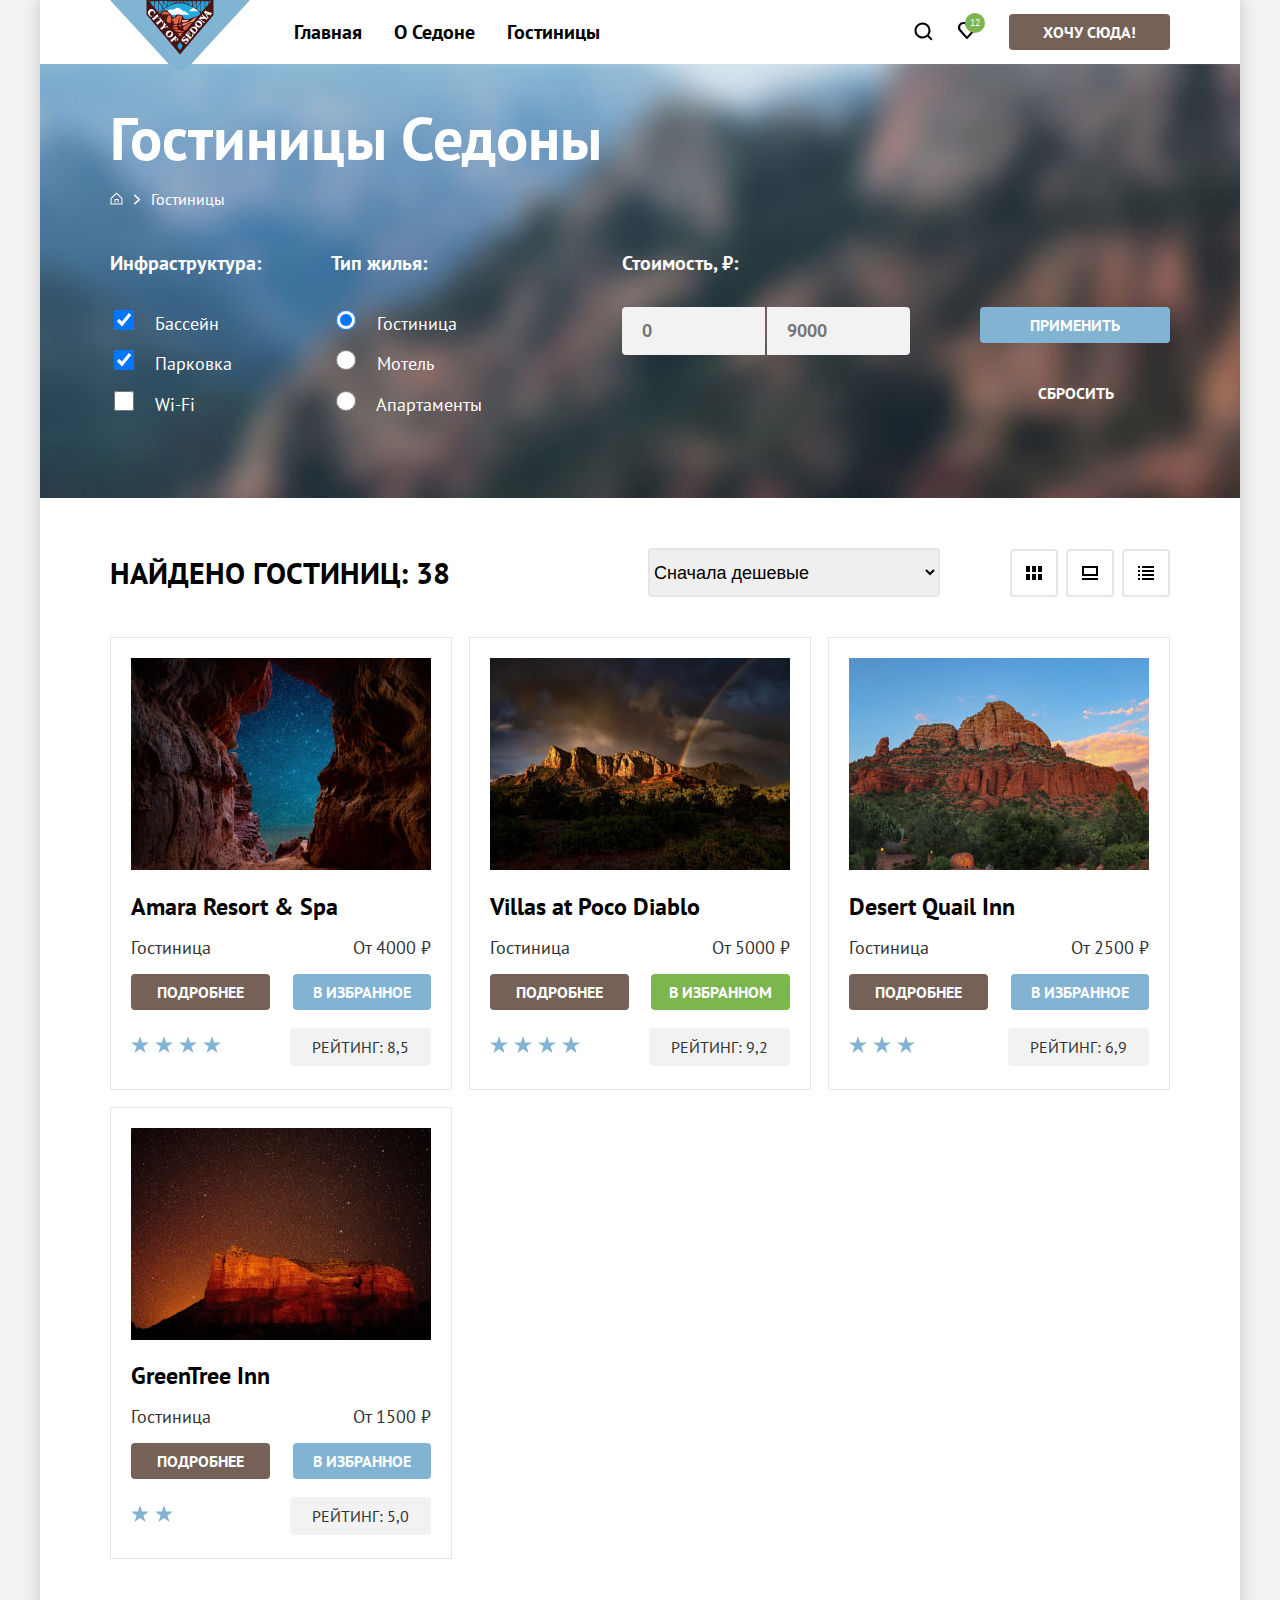
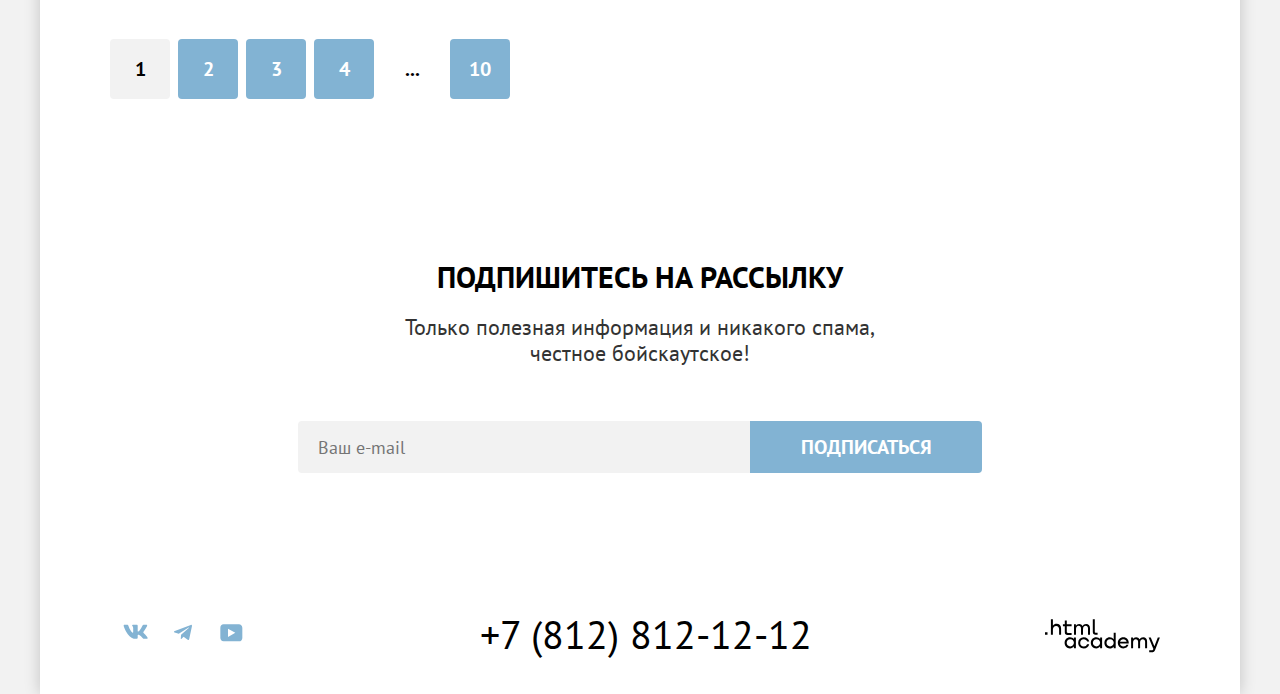
==== catalog.html @ 8e70b3d3 "Исправляет мелкие недостатки" ====
<!DOCTYPE html>
<html lang="ru">
  <head>
    <meta charset="utf-8">
    <title>Сайт города Седона</title>
    <link rel="stylesheet" href="styles/style.css">
  </head>
  <body>
    <div class="page-container">
      <header class="page-header">
        <nav class="header-nav">
          <a class="header-logo" href="index.html">
            <img src="images/header-logo.svg" width="140" height="70" alt="Логотип города Седона.">
          </a>
          <ul class="header-nav-list">
            <li class="header-nav-item">
              <a class="header-nav-link bold header-nav-link-current" href="index.html">
                Главная
              </a>
            </li>
            <li class="header-nav-item">
              <a class="header-nav-link bold" href="#">
                О Седоне
              </a>
            </li>
            <li class="header-nav-item">
              <a class="header-nav-link bold" href="#" aria-current="page">
                Гостиницы
              </a>
            </li>
          </ul>
          <ul class="header-add-list">
            <li class="header-add-item">
              <a class="header-add-link" href="#">
                <span class="visually-hidden">Поиск</span>
                <svg xmlns="http://www.w3.org/2000/svg" width="20" height="20" fill="none">
                  <path fill="#000" d="m19.5 18-3.7-3.67c1-1.3 1.7-2.98 1.7-4.87a8 8 0 0 0-8-7.96c-4.4 0-8 3.68-8 8.06a8 8 0 0 0 12.9 6.26l3.7 3.68 1.4-1.5Zm-10-2.48a6 6 0 0 1-6-5.96 6 6 0 0 1 12 0 6 6 0 0 1-6 5.96Z"/>
                </svg>
              </a>
            </li>
            <li class="header-add-item">
              <a class="header-add-link" href="#">
                <span class="visually-hidden">Избранное</span>
                <svg xmlns="http://www.w3.org/2000/svg" width="18" height="17" fill="none">
                  <path fill="#000" d="M8.9 17a.9.9 0 0 1-.8-.4c-5.4-6.1-6.7-7.5-7-7.9A5.4 5.4 0 0 1 5.5 0C6.8 0 8 .5 9 1.3a5.46 5.46 0 0 1 9 4.1c0 1.3-.5 2.5-1.3 3.4l-7 7.9c-.2.2-.4.3-.8.3Zm-6-9.5c.3.4 3.5 4 6.1 6.9l6.2-7c.5-.5.7-1.2.7-2 0-1.8-1.5-3.3-3.3-3.3-1 0-2 .5-2.7 1.3-.3.3-.6.4-.9.4-.3 0-.6-.2-.8-.4-.7-.8-1.7-1.3-2.7-1.3-1.8 0-3.3 1.5-3.3 3.3-.1.9.3 1.6.7 2.1-.1 0-.1 0 0 0Z"/>
                </svg>
                <span class="favorites-number">12</span>
              </a>
            </li>
          </ul>
            <a class="registration-link bold uppercase" href="#">
              Хочу сюда!
            </a>
        </nav>
      </header>
      <main class="main-inner">
        <section class="filter">
          <h1 class="filter-title bold">Гостиницы Седоны</h1>
          <ul class="breadscrumble-list">
            <li class="breadscrumble-item">
              <a class="breadscrumble-link" href="index.html">
                <span class="visually-hidden">Главная страница</span>
                <svg xmlns="http://www.w3.org/2000/svg" width="13" height="13" fill="none">
                  <path fill="#fff" d="m6.5.5-6 5.8v6.2h12V6.3L6.5.5Zm5 11h-10V6.7l5-4.8 5 4.8v4.8Z"/><path fill="#fff" d="M4.5 10.5h1V8h2v2.5h1V7h-4v3.5Z"/>
                </svg>
              </a>
            </li>
            <li class="breadscrumble-item">
              <svg xmlns="http://www.w3.org/2000/svg" width="8" height="11" fill="none">
                <path fill="#fff" d="M6.92 4.97 2.17.72c-.25-.25-.75-.25-1.13 0-.37.25-.25.75 0 1l4.13 3.75-4 3.75a.76.76 0 0 0 0 1c0 .12.37.25.5.25.12 0 .37-.13.5-.25l4.75-4.25a.59.59 0 0 0 0-1Z"/>
              </svg>
            </li>
            <li class="breadscrumble-item">
              <a class="breadscrumble-link" href="#" aria-current="page">
                Гостиницы
              </a>
            </li>
          </ul>
          <h2 class="visually-hidden">Фильтры для выбора гостиницы</h2>
          <form class="filter-form" action="https://echo.htmlacademy.ru/" method="post">
            <ul class="hotel-filter-list">
              <li class="hotel-filter-item">
                <fieldset class="hotel-filter-group">
                  <legend class="hotel-filter-title bold">
                    Инфраструктура:
                  </legend>
                  <ul class="infrastructure-filter-list">
                    <li class="infrastructure-filter-item">
                      <label class="control-item">
                        <input class="control-input" type="checkbox" name="pool" checked>
                        Бассейн
                      </label>
                    </li>
                    <li class="infrastructure-filter-item">
                      <label class="control-item">
                        <input class="control-input" type="checkbox" name="parking"   checked>
                        Парковка
                      </label>
                    </li>
                    <li class="infrastructure-filter-item">
                      <label class="control-item">
                        <input class="control-input" type="checkbox" name="wifi">
                        Wi-Fi
                      </label>
                    </li>
                  </ul>
                </fieldset>
              </li>
              <li class="hotel-filter-item">
                <fieldset class="hotel-filter-group">
                  <legend class="hotel-filter-title bold">
                    Тип жилья:
                  </legend>
                  <ul class="hoteltype-filter-list">
                    <li class="hoteltype-filter-item">
                      <label class="control-item">
                        <input class="control-input" type="radio" name="hotel-choosed-type" value="hotel" checked>
                        Гостиница
                      </label>
                    </li>
                    <li class="hoteltype-filter-item">
                      <label class="control-item">
                        <input class="control-input" type="radio"   name="hotel-choosed-type" value="motel">
                        Мотель
                      </label>
                    </li>
                    <li class="hoteltype-filter-item">
                      <label class="control-item">
                        <input class="control-input" type="radio" name="hotel-choosed-type" value="apartments">
                        Апартаменты
                      </label>
                    </li>
                  </ul>
                </fieldset>
              </li>
              <li class="hotel-filter-item">
                <fieldset class="hotel-filter-group">
                  <legend class="hotel-filter-title bold">
                    Стоимость, &#8381;:
                  </legend>
                  <ul class="price-list">
                    <li class="price-item">
                      <input class="price-min bold" type="text" placeholder="0" name="price-min">
                    </li>
                    <li class="price-item">
                      <input class="price-max bold" type="text" placeholder="9000" name="price-max">
                    </li>
                  </ul>
                </fieldset>
              </li>
              <li class="hotel-filter-item">
                <button class="button-filter-accept bold uppercase" type="submit">
                  Применить
                </button>
                <button class="button-filter-reset bold uppercase" type="reset">
                  Сбросить
                </button>
              </li>
            </ul>
          </form>
        </section>
        <section class="catalog">
          <div class="catalog-header">
            <h2 class="visually-hidden">Результаты поиска</h2>
            <p class="catalog-title bold uppercase">
              Найдено гостиниц: 38
            </p>
            <select class="control-select" aria-label="Сортировка каталога">
              <option value="cheap">Сначала дешевые</option>
              <option value="expensive">Сначала дорогие</option>
            </select>
            <ul class="viewtype-list">
              <li>
                <span class="visually-hidden">Показать плитками</span>
                <a class="viewtype-item" href="catalog.html?view=tile" class="button-sort">
                  <svg xmlns="http://www.w3.org/2000/svg" width="16" height="14" fill="none">
                    <path fill="#000" d="M4 0H0v6h4V0ZM16 0h-4v6h4V0ZM10 0H6v6h4V0ZM4 8H0v6h4V8ZM16 8h-4v6h4V8ZM10 8H6v6h4V8Z"/>
                  </svg>
                </a>
              </li>
              <li>
                <span class="visually-hidden">Показать карточками</span>
                <a class="viewtype-item" href="catalog.html?view=card" class="button-sort">
                  <svg xmlns="http://www.w3.org/2000/svg" width="16" height="14" fill="none">
                    <path fill="#000" d="M16 12H0v2h16v-2ZM14 2v6H2V2h12Zm2-2H0v10h16V0Z"/>
                  </svg>
                </a>
              </li>
              <li>
                <span class="visually-hidden">Показать списком</span>
                <a class="viewtype-item" href="catalog.html?view=list" class="button-sort">
                  <svg xmlns="http://www.w3.org/2000/svg" width="16" height="14" fill="none">
                    <path fill="#000" d="M2 0H0v2h2V0ZM16 0H4v2h12V0ZM2 4H0v2h2V4ZM16 4H4v2h12V4ZM2 8H0v2h2V8ZM16 8H4v2h12V8ZM2 12H0v2h2v-2ZM16 12H4v2h12v-2Z"/>
                  </svg>
                </a>
              </li>
            </ul>
          </div>
          <ul class="hotel-list">
            <li class="hotel-item">
              <a class="hotel-link bold" href="#">
                <img class="hotel-image" src="images/catalog/hotel-amara-resort.jpg" width="300" height="212" alt="Вид на гостиницу Amara Resort & Spa.">
                <h3 class="hotel-item-title">Amara Resort & Spa</h3>
              </a>
              <div class="hotel-wrapper">
                <p class="hotel-type">
                  Гостиница
                </p>
                <p class="hotel-price">
                  От 4000 &#8381;
                </p>
              </div>
              <div class="hotel-wrapper">
                <a class="moredetails bold uppercase" href="#">
                  Подробнее
                </a>
                <button class="button-favorites-add bold uppercase">
                  В избранное
                </button>
              </div>
              <div class="hotel-wrapper">
                <p class="rating-star">
                  <span class="visually-hidden">Четыре звезды</span>
                </p>
                <a class="rating uppercase" href="#">
                  Рейтинг: 8,5
                </a>
              </div>
            </li>
            <li class="hotel-item">
              <a class="hotel-link bold" href="#">
                <img class="hotel-image" src="images/catalog/hotel-villas-diablo.jpg" width="300" height="212" alt="Вид на гостиницу Villas at Poco Diablo.">
                <h3 class="hotel-item-title">Villas at Poco Diablo</h3>
              </a>
              <div class="hotel-wrapper">
                <p class="hotel-type">
                  Гостиница
                </p>
                <p class="hotel-price">
                  От 5000 &#8381;
                </p>
              </div>
              <div class="hotel-wrapper">
                <a class="moredetails bold uppercase" href="#">
                  Подробнее
                </a>
                <button class="button-favorites-remove bold uppercase">
                  В избранном
                </button>
              </div>
              <div class="hotel-wrapper">
                <p class="rating-star">
                  <span class="visually-hidden">Четыре звезды</span>
                </p>
                <a class="rating uppercase" href="#">
                  Рейтинг: 9,2
                </a>
              </div>
            </li>
            <li class="hotel-item">
              <a class="hotel-link bold" href="#">
                <img class="hotel-image" src="images/catalog/hotel-desert-quail.jpg" width="300" height="212" alt="Вид на гостиницу Desert Quail Inn.">
                <h3 class="hotel-item-title">Desert Quail Inn</h3>
              </a>
              <div class="hotel-wrapper">
                <p class="hotel-type">
                  Гостиница
                </p>
                <p class="hotel-price">
                  От 2500 &#8381;
                </p>
              </div>
              <div class="hotel-wrapper">
                <a class="moredetails bold uppercase" href="#">
                  Подробнее
                </a>
                <button class="button-favorites-add bold uppercase">
                  В избранное
                </button>
              </div>
              <div class="hotel-wrapper">
                <p class="rating-star">
                  <span class="visually-hidden">Три звезды</span>
                </p>
                <a class="rating uppercase" href="#">
                  Рейтинг: 6,9
                </a>
              </div>
            </li>
            <li class="hotel-item">
              <a class="hotel-link bold" href="#">
                <img class="hotel-image" src="images/catalog/hotel-greentree.jpg" width="300" height="212" alt="Вид на гостиницу GreenTree Inn.">
                <h3 class="hotel-item-title">GreenTree Inn</h3>
              </a>
              <div class="hotel-wrapper">
                <p class="hotel-type">
                  Гостиница
                </p>
                <p class="hotel-price">
                  От 1500 &#8381;
                </p>
              </div>
              <div class="hotel-wrapper">
                <a class="moredetails bold uppercase" href="#">
                  Подробнее
                </a>
                <button class="button-favorites-add bold uppercase">
                  В избранное
                </button>
              </div>
              <div class="hotel-wrapper">
                <p class="rating-star">
                  <span class="visually-hidden">Две звезды</span>
                </p>
                <a class="rating uppercase" href="#">
                  Рейтинг: 5,0
                </a>
              </div>
            </li>
          </ul>
          <ul class="pagination-list">
            <li class="pagination-item">
              <a class="pagination-link pagination-current bold" href="#">
                1
              </a>
            </li>
            <li class="pagination-item">
              <a class="pagination-link bold" href="#">
                2
              </a>
            </li>
            <li class="pagination-item">
              <a class="pagination-link bold" href="#">
                3
              </a>
            </li>
            <li class="pagination-item">
              <a class="pagination-link bold" href="#">
                4
              </a>
            </li>
            <li class="pagination-item">
              <a class="pagination-link pagination-uncover bold" href="#">
                ...
              </a>
            </li>
            <li class="pagination-item">
              <a class="pagination-link bold" href="#">
                10
              </a>
            </li>
          </ul>
        </section>
        <section class="subscribe-inner">
          <div class="subscribe-container">
            <h2 class="subscribe-promo-inner bold uppercase">Подпишитесь на рассылку</h2>
            <p class="subscribe-description-inner">
              Только полезная информация и никакого спама,<br>
              честное бойскаутское!
            </p>
            <form action="https://echo.htmlacademy.ru/" method="post">
              <div class="form-subscribe">
                <input class="input-subscribe" type="email" placeholder="Ваш e-mail" name="subscribe-email" required>
                <button class="button-subscribe bold uppercase" type="submit">Подписаться</button>
              </div>
            </form>
          </div>
        </section>
      </main>
      <footer class="page-footer">
        <section class="contacts">
          <h2 class="visually-hidden">Контакты</h2>
          <ul class="social-list">
            <li class="social-item">
              <a class="social-link" href="https://vk.com/htmlacademy">
                <span class="visually-hidden">В Контакте</span>
                <svg xmlns="http://www.w3.org/2000/svg" width="25" height="15" fill="none">
                  <path fill="#83B3D3" fill-rule="evenodd" d="M24.12 1.8c.16-.54 0-.94-.8-.94H20.7c-.67 0-.98.34-1.15.73 0 0-1.33 3.2-3.22 5.27-.61.6-.9.8-1.23.8-.16 0-.41-.2-.41-.75v-5.1c0-.66-.19-.95-.74-.95H9.82c-.42 0-.67.3-.67.59 0 .62.95.76 1.04 2.51v3.8c0 .83-.15.98-.48.98-.9 0-3.06-3.2-4.34-6.88-.25-.72-.5-1-1.18-1H1.57c-.75 0-.9.34-.9.73 0 .68.89 4.07 4.14 8.55 2.17 3.06 5.23 4.72 8 4.72 1.68 0 1.88-.37 1.88-1v-2.32c0-.74.16-.88.7-.88.38 0 1.05.19 2.6 1.66 1.79 1.75 2.08 2.54 3.08 2.54h2.63c.75 0 1.12-.37.9-1.1-.23-.72-1.08-1.77-2.2-3.02-.62-.71-1.54-1.48-1.82-1.86-.39-.5-.28-.71 0-1.15 0 0 3.2-4.42 3.54-5.93Z" clip-rule="evenodd"/>
                </svg>
              </a>
            </li>
            <li class="social-item">
              <a class="social-link" href="https://t.me/htmlacademy">
                <span class="visually-hidden">Телеграм</span>
                <svg xmlns="http://www.w3.org/2000/svg" width="18" height="16" fill="none">
                  <path fill="#83B3D3" d="M16.79.96.84 7.1c-1.09.44-1.08 1.05-.2 1.32l4.1 1.28 9.47-5.98c.44-.27.85-.13.52.17l-7.68 6.93-.28 4.22c.41 0 .6-.2.83-.41l1.99-1.94 4.13 3.06c.77.42 1.31.2 1.5-.71l2.72-12.8c.28-1.1-.43-1.61-1.16-1.28Z"/>
                </svg>
              </a>
            </li>
            <li class="social-item">
              <a class="social-link" href="https://www.youtube.com/user/htmlacademyru">
                <span class="visually-hidden">YouTube</span>
                <svg width="23" height="18" viewBox="0 0 23 18" fill="none" xmlns="http://www.w3.org/2000/svg">
                  <path d="M18.9402 0.356445H3.50738C1.64668 0.356445 0.333252 1.9502 0.333252 3.75645V13.8502C0.333252 15.7627 1.64668 17.3564 3.50738 17.3564H19.1591C20.8009 17.3564 22.3333 15.7627 22.3333 13.9564V3.75645C22.1143 1.9502 20.8009 0.356445 18.9402 0.356445ZM7.99494 12.8939V4.81894L15.3283 8.85645L7.99494 12.8939Z" fill="#83B3D3"/>
                </svg>
              </a>
            </li>
          </ul>
          <address>
              <a class="phone" href="tel:+781281212">
                +7 (812) 812-12-12
              </a>
          </address>
          <a class="copyright" href="https://htmlacademy.ru/intensive/htmlcss">
            <span class="visually-hidden">Поиск</span>
          </a>
        </section>
      </footer>
    </div>
  </body>
</html>
---- styles/style.css ----
@font-face {
  font-family: "PT Sans";
  font-style: normal;
  font-weight: 400;
  src: url("../fonts/ptsans-400.woff2") format("woff2");
  font-display: swap;
}

@font-face {
  font-family: "PT Sans";
  font-style: normal;
  font-weight: 700;
  src: url("../fonts/ptsans-700.woff2") format("woff2");
  font-display: swap;
}

html {
  height: 100%;
}

body {
  width: 1280px;
  height: 100%;
  margin: 0 auto;
  font-family: "PT Sans", sans-serif;
  font-size: 22px;
  line-height: 118%;
  background-color: #f2f2f2;
  color: #333333;
}

.page-container {
  display: flex;
  flex-direction: column;
  width: 1200px;
  min-height: 100%;
  margin: 0 auto;
  background-color: #ffffff;
  box-shadow: 0 0 15px rgba(0, 0, 0, 0.2);
}

.bold {
  font-weight: 700;
}

.uppercase {
  text-transform: uppercase;
}

.visually-hidden {
  position: absolute;
  width: 1px;
  height: 1px;
  margin: -1px;
  padding: 0;
  border: 0;
  clip: rect(0 0 0 0);
  overflow: hidden;
}

.page-header {
  padding: 0 70px;
  text-align: center;
}

.header-nav {
  display: flex;
  align-items: center;
}

.header-logo {
  position: absolute;
  top: 0;
}

.header-nav-list {
  display: flex;
  flex-wrap: wrap;
  max-width: 500px;
  list-style-type: none;
  margin: 0;
  margin-left: 168px;
  padding: 0;
}

.header-nav-link {
  display: block;
  font-size: 20px;
  line-height: 120%;
  text-decoration: none;
  color: #000000;
  padding: 20px 16px;
}

.header-add-list {
  display: flex;
  flex-wrap: wrap;
  align-items: center;
  list-style-type: none;
  margin: 0;
  margin-left: auto;
  padding: 0;
}

.header-add-link {
  display: block;
  position: relative;
  font-size: 16px;
  line-height: 100%;
  min-width: 20px;
  min-height: 20px;
  text-decoration: none;
  color: #000000;
  padding: 20px 12px;
}

.header-add-item:last-child {
  margin-right: 20px;
}

.favorites-number {
  display: flex;
  justify-content: center;
  align-items: center;
  position: absolute;
  top: 11px;
  left: 20px;
  font-size: 10px;
  line-height: 100%;
  width: 20px;
  height: 20px;
  border-radius: 50%;
  background-color: #7DB54F;
  color: #ffffff;
}

.registration-link {
  font-size: 16px;
  line-height: 125%;
  text-decoration: none;
  background-color: #756157;
  color: #ffffff;
  padding: 8px 34px;
  border-radius: 4px;
}

.main-index {
  flex-grow: 1;
  text-align: center;
}

.hero {
  background-image: url(../images/hero-background-mask.svg), url(../images/hero-background.jpg);
  background-size: 100%, cover;
  background-position: center bottom, center;
  background-repeat: no-repeat;
  background-color: #82B3D3;
  padding: 51px 20px 82px;
}

.advantages-promo-wrapper {
  padding: 69px 20px;
}

.advantages-promo {
  font-size: 30px;
  line-height: 120%;
  color: #000000;
  margin: 0;
  margin-bottom: 25px;
}

.advantages-promo-description {
  margin: 0;
}

.advantages-list {
  display: flex;
  flex-wrap: wrap;
  list-style-type: none;
  margin: 0;
  padding: 0;
}

.advantages-item-dark {
  display: flex;
  background-color: #82B3D3;
  color: #ffffff;
}

.advantages-item-wrapper {
  display: flex;
  flex-direction: column;
  justify-content: center;
  width: 360px;
  min-height: 345px;
  padding: 20px 20px;
}

.advantages-list h3 {
  font-size: 24px;
  line-height: 117%;
  margin: 0 0 62px;
}

.advantages-list p {
  font-size: 18px;
  font-weight: 400;
  line-height: 117%;
  margin: 0;
}

.advantages-item-light {
  background-color: rgba(131, 179, 211, 0.12);
  color: #000000;
}

.advantages-item-medium {
  background-color: rgba(131, 179, 211, 0.2);
  color: #000000;
}

.advantages-offer-wrapper {
  padding: 64px 20px;
}

.advantages-offer {
  margin: 0;
  margin-bottom: 20px;
}

.advantages-offer-description {
  margin: 0;
}

.advantages-offer-list {
  display: flex;
  flex-wrap: wrap;
  list-style-type: none;
  margin: 0;
  padding: 0;
}

.offer-item-wrapper {
  display: flex;
  flex-direction: column;
  justify-content: center;
  width: 360px;
  min-height: 345px;
  padding: 20px 20px;
}

.offer-item-medium {
  background-color: rgba(131, 179, 211, 0.12);
  color: #000000;
}

.advantages-offer-list h3 {
  font-size: 24px;
  line-height: 117%;
  margin: 0;
  margin-bottom: 30px;
}

.offer-description {
  font-size: 18px;
  line-height: 117%;
  margin: 0;
}

.advantages-offer-list li:first-child .offer-item-wrapper::before {
  content: url(../images/advantages/advantages-house.svg);
  margin-bottom: 30px;
}

.advantages-offer-list li:nth-child(2) .offer-item-wrapper::before {
  content: url(../images/advantages/advantages-food.svg);
  margin-bottom: 30px;
}

.advantages-offer-list li:last-child .offer-item-wrapper::before {
  content: url(../images/advantages/advantages-souvenirs.svg);
  margin-bottom: 30px;
}

.search {
  padding: 96px 20px;
}

.search-promo {
  font-size: 30px;
  line-height: 120%;
  color: #000000;
  margin: 0;
  margin-bottom: 20px;
}

.search-promo-description {
  margin: 0;
  margin-bottom: 54px;
}

.button-search-hotel {
  font-family: inherit;
  font-size: 20px;
  line-height: 180%;
  background-color: #756157;
  color: #ffffff;
  border: none;
  border-radius: 4px;
  padding: 8px 50px;
}

.subscribe {
  display: flex;
  justify-content: center;
  align-items: center;
  min-height: 375px;
  background-image: url(../images/subscribe-background.jpg);
  background-size: cover;
  background-position: center;
  background-repeat: no-repeat;
  background-color: #82B3D3;
  padding: 20px;
}

.subscribe-promo {
  font-size: 30px;
  line-height: 120%;
  color: #ffffff;
  margin: 0;
  margin-bottom: 20px;
}

.subscribe-description {
  color: #ffffff;
  margin: 0;
  margin-bottom: 54px;
}

.form-subscribe {
  display: flex;
}

.input-subscribe {
  box-sizing: border-box;
  font-family: inherit;
  font-size: 18px;
  font-weight: 400;
  line-height: 133%;
  background-color: #F2F2F2;
  color: #000000;
  padding: 12px 20px 12px 20px;
  width: 452px;
  height: 52px;
  border: none;
  border-radius: 4px 0 0 4px;
}

.button-subscribe {
  font-family: inherit;
  font-size: 20px;
  line-height: 180%;
  background-color: #82B3D3;
  color: #ffffff;
  padding: 8px 50px;
  width: 232px;
  height: 52px;
  border: none;
  border-radius: 0 4px 4px 0;
}

.page-footer {
  padding: 0 70px;
  text-align: center;
}

.contacts {
  display: flex;
  justify-content: space-between;
  align-items: center;
}

.social-list {
  display: flex;
  flex-wrap: wrap;
  max-width: 150px;
  list-style-type: none;
  margin: 0;
  padding: 0;
}

.social-link {
  display: flex;
  min-width: 20px;
  min-height: 20px;
  font-size: 20px;
  line-height: 100%;
  text-decoration: none;
  color: #000000;
  margin: 0;
  padding: 13px;
}

.phone {
  display: block;
  font-size: 40px;
  font-weight: 400;
  line-height: 100%;
  color: #000000;
  font-style: normal;
  text-decoration: none;
  padding: 40px 40px;
}

.copyright {
  padding: 45px 10px 35px;
}

.copyright:after {
  content: url("../images/footer-logo.svg");
}

.main-inner {
  flex-grow: 1;
  text-align: center;
}

.filter {
  text-align: left;
  background-image: url(../images/filter-background.jpg);
  background-size: cover;
  background-position: center;
  background-repeat: no-repeat;
  background-color: #82B3D3;
  padding: 35px 70px 70px;
}

.filter-title {
  font-size: 60px;
  line-height: 130%;
  color: #ffffff;
  margin: 0;
  margin-bottom: 8px;
}

.breadscrumble-list {
  display: flex;
  gap: 10px;
  list-style-type: none;
  margin: 0;
  margin-bottom: 40px;
  padding: 0;
}

.breadscrumble-link {
  font-size: 16px;
  font-weight: 400;
  line-height: 100%;
  text-decoration: none;
  color: #ffffff;
}

.hotel-filter-list {
  display: flex;
  list-style-type: none;
  margin: 0;
  padding: 0;
}

.hotel-filter-item {
  margin-right: 70px;
}

.hotel-filter-item:nth-child(2) {
  margin-right: 140px;
}

.hotel-filter-item:last-child {
  margin-right: 0;
}

.hotel-filter-group {
  border: none;
  margin: 0;
  padding: 0;
  min-width: 151px;
}

.hotel-filter-title {
  font-size: 20px;
  line-height: 120%;
  color: #ffffff;
  margin: 0;
  margin-bottom: 32px;
  padding: 0;
}

.infrastructure-filter-list {
  list-style-type: none;
  margin: 0;
  padding: 0;
}

.control-item {
  font-size: 18px;
  font-weight: 400;
  line-height: 128%;
  color: #ffffff;
}

.infrastructure-filter-list .control-input {
  width: 20px;
  height: 20px;
  border-radius: 4px;
  margin-right: 16px;
  margin-bottom: 17.5px;
}

.hoteltype-filter-list {
  list-style-type: none;
  margin: 0;
  padding: 0;
}

.hoteltype-filter-list .control-input {
  width: 20px;
  height: 20px;
  margin-right: 16px;
  margin-bottom: 17.5px;
}

.price-list {
  display: flex;
  gap: 2px;
  width: 288px;
  list-style-type: none;
  margin: 0;
  padding: 0;
}

.price-min {
  width: 103px;
  height: 24px;
  font-family: inherit;
  margin: 0;
  font-size: 18px;
  line-height: 133%;
  background-color: #f2f2f2;
  color: #000000;
  border: none;
  border-radius: 4px 0 0 4px;
  padding: 12px 20px 12px 20px;
}

.price-max {
  width: 103px;
  height: 24px;
  font-family: inherit;
  margin: 0;
  font-size: 18px;
  line-height: 133%;
  background-color: #f2f2f2;
  color: #000000;
  border: none;
  border-radius: 0 4px 4px 0;
  padding: 12px 20px 12px 20px;
}

.button-filter-accept {
  font-family: inherit;
  font-size: 16px;
  line-height: 125%;
  background-color: #82B3D3;
  color: #ffffff;
  padding: 8px 50px;
  border: none;
  border-radius: 4px;
  margin-top: 56px;
  margin-bottom: 32px;
}

.button-filter-reset {
  font-family: inherit;
  font-size: 16px;
  line-height: 125%;
  background-color: transparent;
  color: #ffffff;
  border: none;
  padding: 8px 57.5px;
}

.catalog {
  padding: 50px 70px 60px;
}

.catalog-header {
  display: flex;
  align-items: center;
  margin-bottom: 40px;
}

.catalog-title {
  font-size: 30px;
  line-height: 120%;
  color: #000000;
  margin: 0;
  margin-right: auto;
}

.control-select {
  font-size: 18px;
  font-weight: 400;
  line-height: 117%;
  width: 292px;
  height: 49px;
  border: 2px solid #E5E5E5;
  border-radius: 4px;
  margin-right: 70px;
}

.viewtype-list {
  display: flex;
  gap: 8px;
  list-style-type: none;
  margin: 0;
  padding: 0;
}

.viewtype-item {
  display: block;
  min-width: 20px;
  min-height: 20px;
  margin: 0;
  padding: 9px 12px;
  border: 2px solid #E5E5E5;
  border-radius: 4px;
}

.hotel-list {
  display: flex;
  flex-wrap: wrap;
  gap: 17px;
  text-align: left;
  list-style-type: none;
  margin: 0;
  margin-bottom: 80px;
  padding: 0;
}

.hotel-item {
  display: flex;
  flex-direction: column;
  gap: 16px;
  border: 1px solid #E6E6E6;
  padding: 20px;
}

.hotel-image {
  margin-bottom: 16px;
}

.hotel-link {
  font-size: 24px;
  line-height: 117%;
  color: #000000;
  text-decoration: none;
}

.hotel-item-title {
  margin: 0;
  font-size: 24px;
  line-height: 117%;
}

.hotel-wrapper {
  display: flex;
  justify-content: space-between;
  align-items: center;
}

.hotel-type {
  font-size: 18px;
  font-weight: 400;
  line-height: 117%;
  margin: 0;
}

.hotel-price {
  font-size: 18px;
  font-weight: 400;
  line-height: 117%;
  margin: 0;
}

.moredetails {
  font-size: 16px;
  line-height: 125%;
  text-decoration: none;
  background-color: #756157;
  color: #ffffff;
  padding: 8px 26px;
  border: none;
  border-radius: 4px;
}

.button-favorites-add {
  font-family: inherit;
  font-size: 16px;
  line-height: 125%;
  background-color: #82B3D3;
  color: #ffffff;
  padding: 8px 20px;
  border: none;
  border-radius: 4px;
}

.button-favorites-remove {
  font-family: inherit;
  font-size: 16px;
  line-height: 125%;
  background-color: #7DB54F;
  color: #ffffff;
  padding: 8px 18px;
  border: none;
  border-radius: 4px;
}

p.rating-star {
  margin: 0;
}

.rating {
  display: block;
  min-width: 96px;
  font-size: 16px;
  font-weight: 400;
  line-height: 125%;
  padding: 9px 22px;
  background-color: #f2f2f2;
  border-radius: 4px;
  color: #333333;
  text-decoration: none;
}

.hotel-item:first-child .rating-star::after {
  content: url(../images/icons/stars-four.svg);
}

.hotel-item:nth-child(2) .rating-star::after {
  content: url(../images/icons/stars-four.svg);
}

.hotel-item:nth-child(3) .rating-star::after {
  content: url(../images/icons/stars-three.svg);
}

.hotel-item:last-child .rating-star::after {
  content: url(../images/icons/stars-two.svg);
}

.pagination-list {
  display: flex;
  gap: 8px;
  list-style-type: none;
  margin: 0;
  padding: 0;
}

.pagination-link {
  display: flex;
  justify-content: center;
  width: 60px;
  height: 60px;
  text-decoration: none;
  font-size: 20px;
  line-height: 180%;
  align-items: center;
  background-color: #82B3D3;
  color: #ffffff;
  border-radius: 4px;
}

.pagination-current {
  background-color: #F2F2F2;
  color: #000000;
}

.pagination-uncover {
  background-color: #ffffff;
  color: #000000;
}

.subscribe-inner {
  display: flex;
  justify-content: center;
  align-items: center;
  min-height: 375px;
  background-color: #ffffff;
  padding: 20px;
}

.subscribe-promo-inner {
  font-size: 30px;
  line-height: 120%;
  color: #000000;
  margin: 0;
  margin-bottom: 20px;
}

.subscribe-description-inner {
  color: #333333;
  margin: 0;
  margin-bottom: 54px;
}
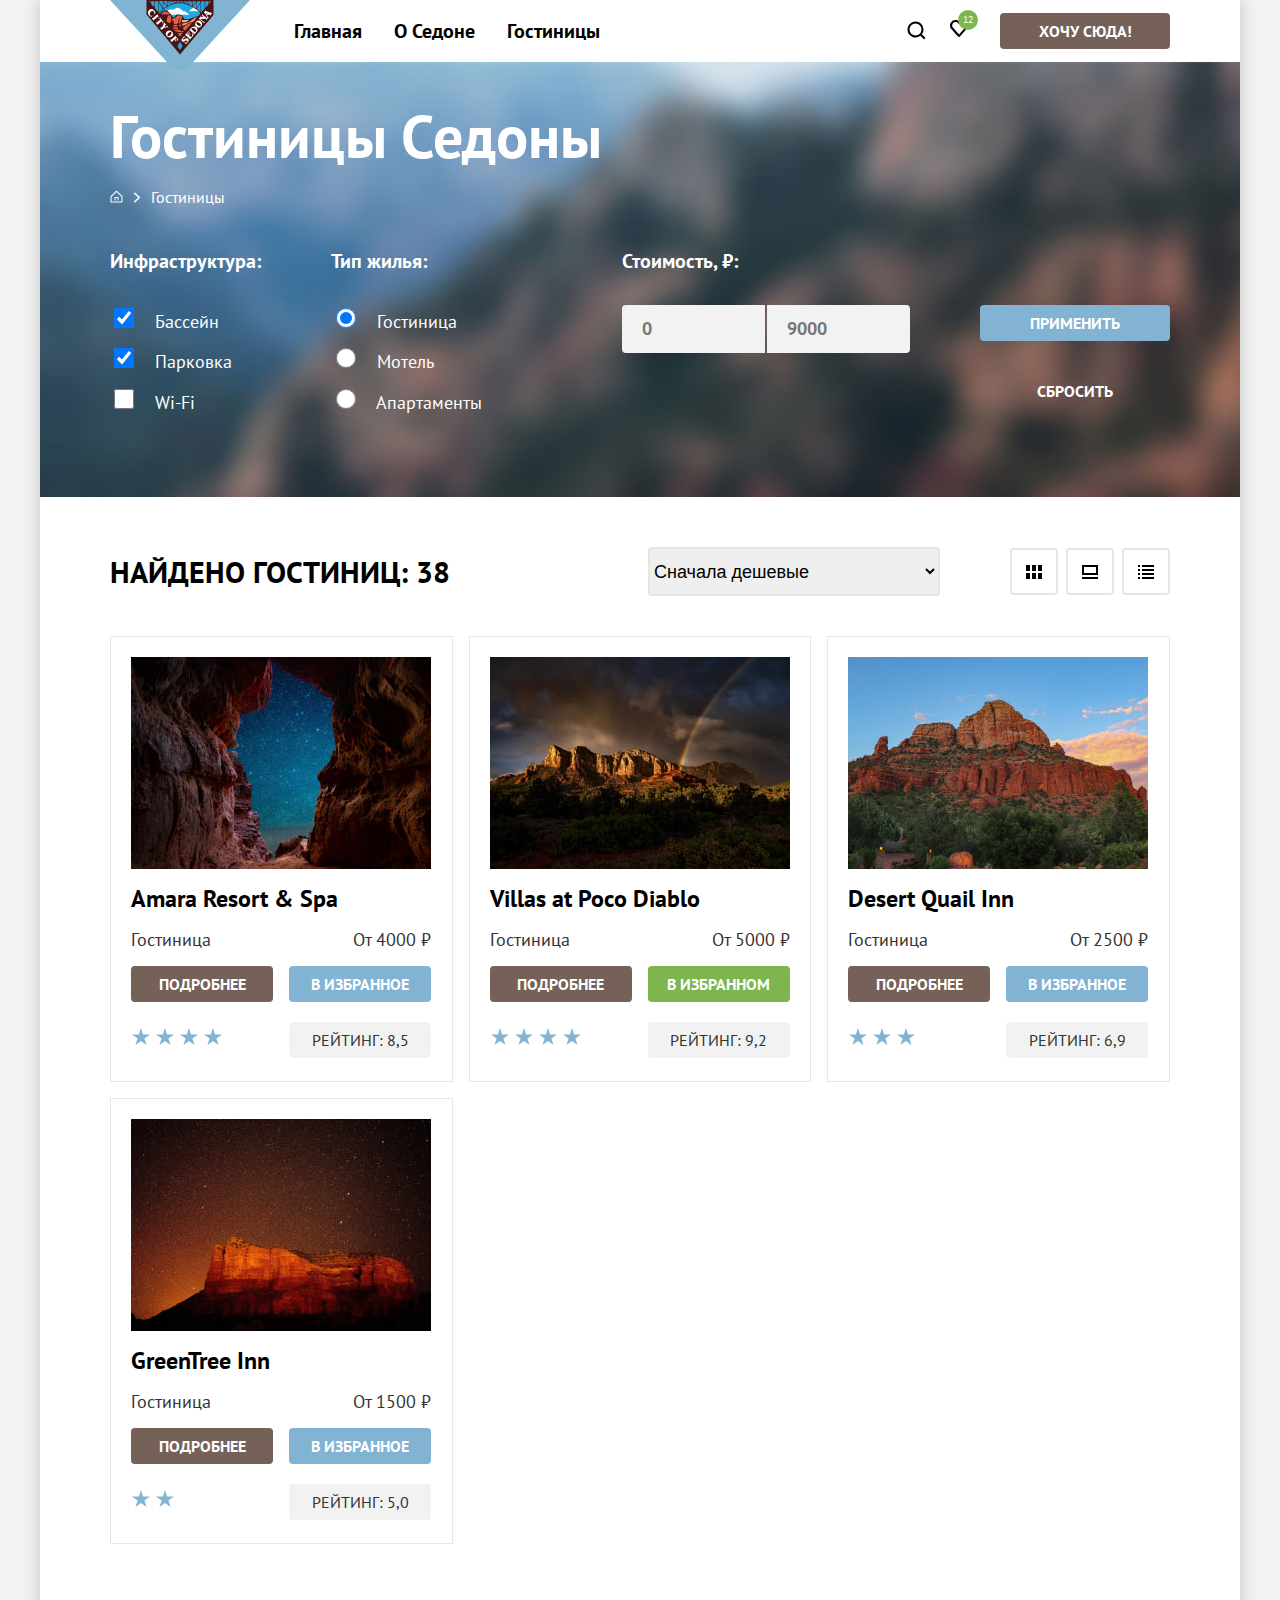
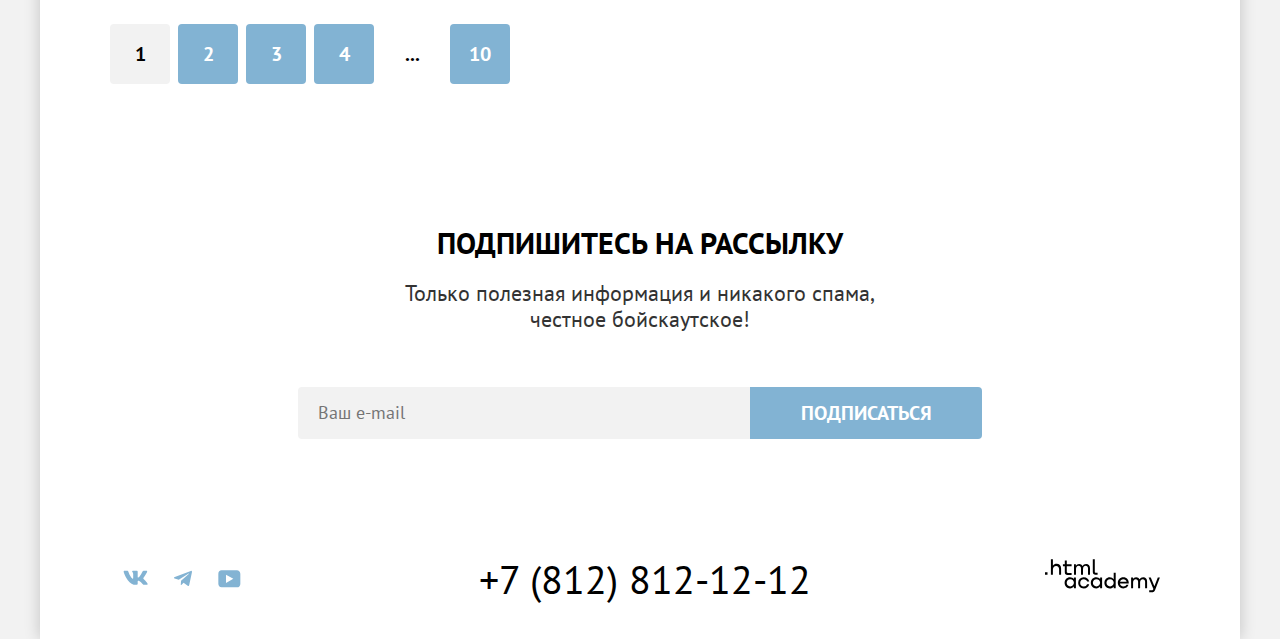
==== commit e5b1c5a6: "Реализует микросетки на гридах" ====
--- a/catalog.html
+++ b/catalog.html
@@ -24,7 +24,7 @@
               </a>
             </li>
             <li class="header-nav-item">
-              <a class="header-nav-link bold" href="#" aria-current="page">
+              <a class="header-nav-link bold" href="catalog.html" aria-current="page">
                 Гостиницы
               </a>
             </li>
@@ -40,11 +40,11 @@
             </li>
             <li class="header-add-item">
               <a class="header-add-link" href="#">
-                <span class="visually-hidden">Избранное</span>
+                <span class="visually-hidden">Гостиниц в избранном:</span>
+                <span class="favorites-number">12</span>
                 <svg xmlns="http://www.w3.org/2000/svg" width="18" height="17" fill="none">
                   <path fill="#000" d="M8.9 17a.9.9 0 0 1-.8-.4c-5.4-6.1-6.7-7.5-7-7.9A5.4 5.4 0 0 1 5.5 0C6.8 0 8 .5 9 1.3a5.46 5.46 0 0 1 9 4.1c0 1.3-.5 2.5-1.3 3.4l-7 7.9c-.2.2-.4.3-.8.3Zm-6-9.5c.3.4 3.5 4 6.1 6.9l6.2-7c.5-.5.7-1.2.7-2 0-1.8-1.5-3.3-3.3-3.3-1 0-2 .5-2.7 1.3-.3.3-.6.4-.9.4-.3 0-.6-.2-.8-.4-.7-.8-1.7-1.3-2.7-1.3-1.8 0-3.3 1.5-3.3 3.3-.1.9.3 1.6.7 2.1-.1 0-.1 0 0 0Z"/>
                 </svg>
-                <span class="favorites-number">12</span>
               </a>
             </li>
           </ul>
@@ -100,7 +100,7 @@
                     <li class="infrastructure-filter-item">
                       <label class="control-item">
                         <input class="control-input" type="checkbox" name="wifi">
-                        Wi-Fi
+                          Wi-Fi
                       </label>
                     </li>
                   </ul>
@@ -138,12 +138,12 @@
                   <legend class="hotel-filter-title bold">
                     Стоимость, &#8381;:
                   </legend>
-                  <ul class="price-list">
-                    <li class="price-item">
-                      <input class="price-min bold" type="text" placeholder="0" name="price-min">
-                    </li>
-                    <li class="price-item">
-                      <input class="price-max bold" type="text" placeholder="9000" name="price-max">
+                  <ul class="price-filter-list">
+                    <li class="price-filter-item">
+                      <input class="price-filter-min bold" type="text" placeholder="0" name="price-min">
+                    </li>
+                    <li class="price-filter-item">
+                      <input class="price-filter-max bold" type="text" placeholder="9000" name="price-max">
                     </li>
                   </ul>
                 </fieldset>
@@ -198,124 +198,108 @@
           </div>
           <ul class="hotel-list">
             <li class="hotel-item">
-              <a class="hotel-link bold" href="#">
+              <a class="hotel-link" href="#">
                 <img class="hotel-image" src="images/catalog/hotel-amara-resort.jpg" width="300" height="212" alt="Вид на гостиницу Amara Resort & Spa.">
+              </a>
+              <a class="hotel-link" href="#">
                 <h3 class="hotel-item-title">Amara Resort & Spa</h3>
               </a>
-              <div class="hotel-wrapper">
-                <p class="hotel-type">
-                  Гостиница
-                </p>
-                <p class="hotel-price">
-                  От 4000 &#8381;
-                </p>
-              </div>
-              <div class="hotel-wrapper">
-                <a class="moredetails bold uppercase" href="#">
-                  Подробнее
-                </a>
-                <button class="button-favorites-add bold uppercase">
-                  В избранное
-                </button>
-              </div>
-              <div class="hotel-wrapper">
-                <p class="rating-star">
-                  <span class="visually-hidden">Четыре звезды</span>
-                </p>
-                <a class="rating uppercase" href="#">
-                  Рейтинг: 8,5
-                </a>
-              </div>
+              <p class="hotel-type">
+                Гостиница
+              </p>
+              <p class="hotel-price">
+                От 4000 &#8381;
+              </p>
+              <a class="moredetails bold uppercase" href="#">
+                Подробнее
+              </a>
+              <button class="button-favorites-add bold uppercase">
+                В избранное
+              </button>
+              <p class="rating-star stars-four">
+                <span class="visually-hidden">Уровень гостиницы - четыре звезды</span>
+              </p>
+              <a class="rating uppercase" href="#">
+                Рейтинг: 8,5
+              </a>
             </li>
             <li class="hotel-item">
-              <a class="hotel-link bold" href="#">
+              <a class="hotel-link" href="#">
                 <img class="hotel-image" src="images/catalog/hotel-villas-diablo.jpg" width="300" height="212" alt="Вид на гостиницу Villas at Poco Diablo.">
+              </a>
+              <a class="hotel-link" href="#">
                 <h3 class="hotel-item-title">Villas at Poco Diablo</h3>
               </a>
-              <div class="hotel-wrapper">
-                <p class="hotel-type">
-                  Гостиница
-                </p>
-                <p class="hotel-price">
-                  От 5000 &#8381;
-                </p>
-              </div>
-              <div class="hotel-wrapper">
-                <a class="moredetails bold uppercase" href="#">
-                  Подробнее
-                </a>
-                <button class="button-favorites-remove bold uppercase">
-                  В избранном
-                </button>
-              </div>
-              <div class="hotel-wrapper">
-                <p class="rating-star">
-                  <span class="visually-hidden">Четыре звезды</span>
-                </p>
-                <a class="rating uppercase" href="#">
-                  Рейтинг: 9,2
-                </a>
-              </div>
+              <p class="hotel-type">
+                Гостиница
+              </p>
+              <p class="hotel-price">
+                От 5000 &#8381;
+              </p>
+              <a class="moredetails bold uppercase" href="#">
+                Подробнее
+              </a>
+              <button class="button-favorites-remove bold uppercase">
+                В избранном
+              </button>
+              <p class="rating-star stars-four">
+                <span class="visually-hidden">Уровень гостиницы - четыре звезды</span>
+              </p>
+              <a class="rating uppercase" href="#">
+                Рейтинг: 9,2
+              </a>
             </li>
             <li class="hotel-item">
-              <a class="hotel-link bold" href="#">
+              <a class="hotel-link" href="#">
                 <img class="hotel-image" src="images/catalog/hotel-desert-quail.jpg" width="300" height="212" alt="Вид на гостиницу Desert Quail Inn.">
+              </a>
+              <a class="hotel-link" href="#">
                 <h3 class="hotel-item-title">Desert Quail Inn</h3>
               </a>
-              <div class="hotel-wrapper">
-                <p class="hotel-type">
-                  Гостиница
-                </p>
-                <p class="hotel-price">
-                  От 2500 &#8381;
-                </p>
-              </div>
-              <div class="hotel-wrapper">
-                <a class="moredetails bold uppercase" href="#">
-                  Подробнее
-                </a>
-                <button class="button-favorites-add bold uppercase">
-                  В избранное
-                </button>
-              </div>
-              <div class="hotel-wrapper">
-                <p class="rating-star">
-                  <span class="visually-hidden">Три звезды</span>
-                </p>
-                <a class="rating uppercase" href="#">
-                  Рейтинг: 6,9
-                </a>
-              </div>
+              <p class="hotel-type">
+                Гостиница
+              </p>
+              <p class="hotel-price">
+                От 2500 &#8381;
+              </p>
+              <a class="moredetails bold uppercase" href="#">
+                Подробнее
+              </a>
+              <button class="button-favorites-add bold uppercase">
+                В избранное
+              </button>
+              <p class="rating-star stars-three">
+                <span class="visually-hidden">Уровень гостиницы - три звезды</span>
+              </p>
+              <a class="rating uppercase" href="#">
+                Рейтинг: 6,9
+              </a>
             </li>
             <li class="hotel-item">
-              <a class="hotel-link bold" href="#">
+              <a class="hotel-link" href="#">
                 <img class="hotel-image" src="images/catalog/hotel-greentree.jpg" width="300" height="212" alt="Вид на гостиницу GreenTree Inn.">
+              </a>
+              <a class="hotel-link" href="#">
                 <h3 class="hotel-item-title">GreenTree Inn</h3>
               </a>
-              <div class="hotel-wrapper">
-                <p class="hotel-type">
-                  Гостиница
-                </p>
-                <p class="hotel-price">
-                  От 1500 &#8381;
-                </p>
-              </div>
-              <div class="hotel-wrapper">
-                <a class="moredetails bold uppercase" href="#">
-                  Подробнее
-                </a>
-                <button class="button-favorites-add bold uppercase">
-                  В избранное
-                </button>
-              </div>
-              <div class="hotel-wrapper">
-                <p class="rating-star">
-                  <span class="visually-hidden">Две звезды</span>
-                </p>
-                <a class="rating uppercase" href="#">
-                  Рейтинг: 5,0
-                </a>
-              </div>
+              <p class="hotel-type">
+                Гостиница
+              </p>
+              <p class="hotel-price">
+                От 1500 &#8381;
+              </p>
+              <a class="moredetails bold uppercase" href="#">
+                Подробнее
+              </a>
+              <button class="button-favorites-add bold uppercase">
+                В избранное
+              </button>
+              <p class="rating-star stars-two">
+                <span class="visually-hidden">Уровень гостиницы - две звезды</span>
+              </p>
+              <a class="rating uppercase" href="#">
+                Рейтинг: 5,0
+              </a>
             </li>
           </ul>
           <ul class="pagination-list">
@@ -352,19 +336,17 @@
           </ul>
         </section>
         <section class="subscribe-inner">
-          <div class="subscribe-container">
-            <h2 class="subscribe-promo-inner bold uppercase">Подпишитесь на рассылку</h2>
-            <p class="subscribe-description-inner">
-              Только полезная информация и никакого спама,<br>
-              честное бойскаутское!
-            </p>
-            <form action="https://echo.htmlacademy.ru/" method="post">
-              <div class="form-subscribe">
-                <input class="input-subscribe" type="email" placeholder="Ваш e-mail" name="subscribe-email" required>
-                <button class="button-subscribe bold uppercase" type="submit">Подписаться</button>
-              </div>
-            </form>
-          </div>
+          <h2 class="subscribe-promo-inner bold uppercase">Подпишитесь на рассылку</h2>
+          <p class="subscribe-description-inner">
+            Только полезная информация и никакого спама,<br>
+            честное бойскаутское!
+          </p>
+          <form action="https://echo.htmlacademy.ru/" method="post">
+            <div class="form-subscribe">
+              <input class="input-subscribe" type="email" placeholder="Ваш e-mail" name="subscribe-email" required>
+              <button class="button-subscribe bold uppercase" type="submit">Подписаться</button>
+            </div>
+          </form>
         </section>
       </main>
       <footer class="page-footer">
@@ -403,6 +385,9 @@
           </address>
           <a class="copyright" href="https://htmlacademy.ru/intensive/htmlcss">
             <span class="visually-hidden">Поиск</span>
+            <svg xmlns="http://www.w3.org/2000/svg" width="115" height="34" fill="none">
+              <path fill="#000" d="M0 13.26v2.6h2.5v-2.6H0ZM11.6 4.86c-1.6 0-2.8.7-3.6 1.7h-.1V.36h-2v15.5h2v-5.3c0-2.1 1.3-3.6 3.3-3.6 1.8 0 2.9 1.4 2.9 3.2v5.7h2v-6.1c.1-3-1.8-4.9-4.5-4.9ZM26.6 5.16h-4.8v-3.7h-2v3.8h-1.9v2h1.9v6c0 1.7 1 2.7 2.7 2.7h4.1v-2h-3.7c-.7 0-1.1-.4-1.1-1.1v-5.7h4.8v-2ZM41.1 4.96c-1.6 0-2.9.8-3.5 2.1h-.1c-.6-1.2-1.8-2.1-3.4-2.1-1.4 0-2.5.8-3.1 1.8h-.1v-1.6H29v10.6h2v-5.4c0-2 1-3.5 2.6-3.5 1.5 0 2.4 1 2.4 2.6v6.3h2v-5.6c0-2.4 1.4-3.3 2.6-3.3 1.5 0 2.4 1 2.4 2.6v6.3h2v-6.5c.1-2.5-1.4-4.3-3.9-4.3ZM47.8 13.06c0 1.7 1 2.7 2.8 2.7h2v-2h-1.7c-.7 0-1.1-.4-1.1-1.1V.36h-2v12.7ZM28.9 20.06c-.9-1.1-2.2-1.8-3.9-1.8-3.1 0-5.4 2.3-5.4 5.6s2.3 5.6 5.4 5.6c1.8 0 3-.8 3.8-1.9h.1v1.6h2v-10.6h-2v1.5Zm-3.6 7.4c-2.2 0-3.6-1.6-3.6-3.6s1.4-3.6 3.6-3.6 3.6 1.6 3.6 3.6c0 1.9-1.4 3.6-3.6 3.6ZM44.2 22.36c-.5-2.4-2.6-4.1-5.4-4.1a5.4 5.4 0 0 0-5.6 5.6c0 3.1 2.2 5.6 5.6 5.6 2.8 0 4.9-1.8 5.4-4.2h-2.1a3.4 3.4 0 0 1-3.3 2.3c-2.2 0-3.6-1.6-3.6-3.6s1.4-3.6 3.6-3.6c1.6 0 2.8 1 3.3 2.2h2.1v-.2ZM55.1 20.06c-.9-1.1-2.2-1.8-3.9-1.8-3.1 0-5.4 2.3-5.4 5.6s2.3 5.6 5.4 5.6c1.8 0 3-.8 3.8-1.9h.1v1.6h2v-10.6h-2v1.5Zm-3.6 7.4c-2.2 0-3.6-1.6-3.6-3.6s1.4-3.6 3.6-3.6 3.6 1.6 3.6 3.6c0 1.9-1.5 3.6-3.6 3.6ZM68.7 20.16c-.9-1.1-2.2-1.9-3.9-1.9-3.1 0-5.4 2.3-5.4 5.6s2.2 5.6 5.4 5.6c1.7 0 3-.8 3.8-1.8h.1v1.5h2v-15.4h-2v6.4Zm-3.6 7.3c-2.2 0-3.6-1.6-3.6-3.6s1.4-3.6 3.6-3.6 3.6 1.6 3.6 3.6c-.1 2-1.5 3.6-3.6 3.6ZM78.3 18.26c-3.3 0-5.5 2.5-5.5 5.6 0 3 2.1 5.6 5.5 5.6 2.5 0 4.5-1.3 5.2-3.6h-2.1c-.5 1-1.6 1.6-3 1.6-1.9 0-3.3-1.3-3.4-2.9h8.8c.2-3.6-2-6.3-5.5-6.3Zm0 1.9c1.7 0 3 1 3.3 2.6h-6.5c.3-1.5 1.5-2.6 3.2-2.6ZM98.2 18.26c-1.6 0-2.9.8-3.6 2h-.1c-.6-1.2-1.8-2-3.4-2-1.4 0-2.5.7-3.1 1.8v-1.5h-1.9v10.6h2v-5.4c0-2 1-3.4 2.6-3.5 1.5 0 2.4 1 2.4 2.6v6.3h2v-5.6c0-2.4 1.4-3.3 2.6-3.3 1.5 0 2.4 1 2.4 2.6v6.3h2v-6.5c.1-2.6-1.4-4.4-3.9-4.4ZM109.4 27.36l-3.6-8.9h-2.2l4.8 11.6c-.3.9-.7 1.2-1.7 1.2h-2.5v2h2.5c1.8 0 2.8-.8 3.5-2.6l4.7-12.2h-2.1l-3.4 8.9Z"/>
+            </svg>
           </a>
         </section>
       </footer>
--- a/styles/style.css
+++ b/styles/style.css
@@ -12,6 +12,10 @@
   font-weight: 700;
   src: url("../fonts/ptsans-700.woff2") format("woff2");
   font-display: swap;
+}
+
+* {
+  box-sizing: border-box;
 }
 
 html {
@@ -66,6 +70,7 @@
 .header-nav {
   display: flex;
   align-items: center;
+  min-height: 62px;
 }
 
 .header-logo {
@@ -89,17 +94,16 @@
   line-height: 120%;
   text-decoration: none;
   color: #000000;
-  padding: 20px 16px;
+  padding: 16px;
 }
 
 .header-add-list {
   display: flex;
   flex-wrap: wrap;
-  align-items: center;
   list-style-type: none;
   margin: 0;
   margin-left: auto;
-  padding: 0;
+  padding: 0 20px;
 }
 
 .header-add-link {
@@ -111,11 +115,7 @@
   min-height: 20px;
   text-decoration: none;
   color: #000000;
-  padding: 20px 12px;
-}
-
-.header-add-item:last-child {
-  margin-right: 20px;
+  padding: 12px;
 }
 
 .favorites-number {
@@ -123,24 +123,26 @@
   justify-content: center;
   align-items: center;
   position: absolute;
-  top: 11px;
+  top: 2px;
   left: 20px;
   font-size: 10px;
   line-height: 100%;
-  width: 20px;
-  height: 20px;
+  min-width: 20px;
+  min-height: 20px;
   border-radius: 50%;
   background-color: #7DB54F;
   color: #ffffff;
 }
 
 .registration-link {
+  display: block;
+  min-width: 170px;
   font-size: 16px;
   line-height: 125%;
   text-decoration: none;
   background-color: #756157;
   color: #ffffff;
-  padding: 8px 34px;
+  padding: 8px 5px;
   border-radius: 4px;
 }
 
@@ -151,7 +153,7 @@
 
 .hero {
   background-image: url(../images/hero-background-mask.svg), url(../images/hero-background.jpg);
-  background-size: 100%, cover;
+  background-size: 101%, cover;
   background-position: center bottom, center;
   background-repeat: no-repeat;
   background-color: #82B3D3;
@@ -159,7 +161,11 @@
 }
 
 .advantages-promo-wrapper {
-  padding: 69px 20px;
+  display: flex;
+  flex-direction: column;
+  justify-content: center;
+  min-height: 260px;
+  padding: 20px;
 }
 
 .advantages-promo {
@@ -192,18 +198,18 @@
   display: flex;
   flex-direction: column;
   justify-content: center;
-  width: 360px;
-  min-height: 345px;
-  padding: 20px 20px;
-}
-
-.advantages-list h3 {
+  width: 400px;
+  min-height: 385px;
+  padding: 20px;
+}
+
+.advantages-item-title {
   font-size: 24px;
   line-height: 117%;
   margin: 0 0 62px;
 }
 
-.advantages-list p {
+.advantages-description {
   font-size: 18px;
   font-weight: 400;
   line-height: 117%;
@@ -220,19 +226,6 @@
   color: #000000;
 }
 
-.advantages-offer-wrapper {
-  padding: 64px 20px;
-}
-
-.advantages-offer {
-  margin: 0;
-  margin-bottom: 20px;
-}
-
-.advantages-offer-description {
-  margin: 0;
-}
-
 .advantages-offer-list {
   display: flex;
   flex-wrap: wrap;
@@ -241,50 +234,55 @@
   padding: 0;
 }
 
-.offer-item-wrapper {
+.advantages-offer-item-medium {
+  background-color: rgba(131, 179, 211, 0.12);
+  color: #000000;
+}
+
+.advantages-offer-item-wrapper {
   display: flex;
   flex-direction: column;
   justify-content: center;
-  width: 360px;
-  min-height: 345px;
-  padding: 20px 20px;
-}
-
-.offer-item-medium {
-  background-color: rgba(131, 179, 211, 0.12);
-  color: #000000;
-}
-
-.advantages-offer-list h3 {
+  width: 400px;
+  min-height: 385px;
+  padding: 20px;
+}
+
+.advantages-offer-title {
   font-size: 24px;
   line-height: 117%;
   margin: 0;
   margin-bottom: 30px;
 }
 
-.offer-description {
+.advantages-offer-description {
   font-size: 18px;
   line-height: 117%;
   margin: 0;
 }
 
-.advantages-offer-list li:first-child .offer-item-wrapper::before {
+.advantages-house::before {
   content: url(../images/advantages/advantages-house.svg);
   margin-bottom: 30px;
 }
 
-.advantages-offer-list li:nth-child(2) .offer-item-wrapper::before {
+.advantages-food::before {
   content: url(../images/advantages/advantages-food.svg);
   margin-bottom: 30px;
 }
 
-.advantages-offer-list li:last-child .offer-item-wrapper::before {
+.advantages-souvenirs::before {
   content: url(../images/advantages/advantages-souvenirs.svg);
   margin-bottom: 30px;
 }
 
 .search {
-  padding: 96px 20px;
+  display: flex;
+  flex-direction: column;
+  justify-content: center;
+  align-items: center;
+  min-height: 405px;
+  padding: 20px;
 }
 
 .search-promo {
@@ -301,21 +299,24 @@
 }
 
 .button-search-hotel {
+  display: block;
   font-family: inherit;
   font-size: 20px;
   line-height: 180%;
+  min-width: 376px;
   background-color: #756157;
   color: #ffffff;
   border: none;
   border-radius: 4px;
-  padding: 8px 50px;
+  padding: 8px 5px;
 }
 
 .subscribe {
   display: flex;
+  flex-direction: column;
   justify-content: center;
   align-items: center;
-  min-height: 375px;
+  min-height: 415px;
   background-image: url(../images/subscribe-background.jpg);
   background-size: cover;
   background-position: center;
@@ -343,16 +344,15 @@
 }
 
 .input-subscribe {
-  box-sizing: border-box;
+  min-width: 452px;
+  min-height: 52px;
   font-family: inherit;
   font-size: 18px;
   font-weight: 400;
   line-height: 133%;
   background-color: #F2F2F2;
   color: #000000;
-  padding: 12px 20px 12px 20px;
-  width: 452px;
-  height: 52px;
+  padding: 12px 20px;
   border: none;
   border-radius: 4px 0 0 4px;
 }
@@ -363,9 +363,9 @@
   line-height: 180%;
   background-color: #82B3D3;
   color: #ffffff;
-  padding: 8px 50px;
-  width: 232px;
-  height: 52px;
+  padding: 8px 10px;
+  min-width: 232px;
+  min-height: 52px;
   border: none;
   border-radius: 0 4px 4px 0;
 }
@@ -379,6 +379,7 @@
   display: flex;
   justify-content: space-between;
   align-items: center;
+  min-height: 120px;
 }
 
 .social-list {
@@ -410,15 +411,11 @@
   color: #000000;
   font-style: normal;
   text-decoration: none;
-  padding: 40px 40px;
+  padding: 10px;
 }
 
 .copyright {
-  padding: 45px 10px 35px;
-}
-
-.copyright:after {
-  content: url("../images/footer-logo.svg");
+  padding: 10px;
 }
 
 .main-inner {
@@ -428,12 +425,13 @@
 
 .filter {
   text-align: left;
+  min-height: 435px;
   background-image: url(../images/filter-background.jpg);
   background-size: cover;
   background-position: center;
   background-repeat: no-repeat;
   background-color: #82B3D3;
-  padding: 35px 70px 70px;
+  padding: 35px 70px 10px;
 }
 
 .filter-title {
@@ -462,22 +460,11 @@
 }
 
 .hotel-filter-list {
-  display: flex;
-  list-style-type: none;
-  margin: 0;
-  padding: 0;
-}
-
-.hotel-filter-item {
-  margin-right: 70px;
-}
-
-.hotel-filter-item:nth-child(2) {
-  margin-right: 140px;
-}
-
-.hotel-filter-item:last-child {
-  margin-right: 0;
+  display: grid;
+  grid-template-columns: 221px 291px 358px 190px;
+  list-style-type: none;
+  margin: 0;
+  padding: 0;
 }
 
 .hotel-filter-group {
@@ -530,7 +517,7 @@
   margin-bottom: 17.5px;
 }
 
-.price-list {
+.price-filter-list {
   display: flex;
   gap: 2px;
   width: 288px;
@@ -539,9 +526,9 @@
   padding: 0;
 }
 
-.price-min {
-  width: 103px;
-  height: 24px;
+.price-filter-min {
+  width: 143px;
+  min-height: 48px;
   font-family: inherit;
   margin: 0;
   font-size: 18px;
@@ -550,12 +537,12 @@
   color: #000000;
   border: none;
   border-radius: 4px 0 0 4px;
-  padding: 12px 20px 12px 20px;
-}
-
-.price-max {
-  width: 103px;
-  height: 24px;
+  padding: 12px 20px;
+}
+
+.price-filter-max {
+  width: 143px;
+  min-height: 24px;
   font-family: inherit;
   margin: 0;
   font-size: 18px;
@@ -564,16 +551,17 @@
   color: #000000;
   border: none;
   border-radius: 0 4px 4px 0;
-  padding: 12px 20px 12px 20px;
+  padding: 12px 20px;
 }
 
 .button-filter-accept {
   font-family: inherit;
   font-size: 16px;
   line-height: 125%;
+  width: 190px;
   background-color: #82B3D3;
   color: #ffffff;
-  padding: 8px 50px;
+  padding: 8px 10px;
   border: none;
   border-radius: 4px;
   margin-top: 56px;
@@ -584,10 +572,11 @@
   font-family: inherit;
   font-size: 16px;
   line-height: 125%;
+  width: 190px;
   background-color: transparent;
   color: #ffffff;
   border: none;
-  padding: 8px 57.5px;
+  padding: 8px 10px;
 }
 
 .catalog {
@@ -612,8 +601,8 @@
   font-size: 18px;
   font-weight: 400;
   line-height: 117%;
-  width: 292px;
-  height: 49px;
+  min-width: 292px;
+  min-height: 49px;
   border: 2px solid #E5E5E5;
   border-radius: 4px;
   margin-right: 70px;
@@ -632,16 +621,15 @@
   min-width: 20px;
   min-height: 20px;
   margin: 0;
-  padding: 9px 12px;
+  padding: 9px 14px;
   border: 2px solid #E5E5E5;
   border-radius: 4px;
 }
 
 .hotel-list {
-  display: flex;
-  flex-wrap: wrap;
-  gap: 17px;
-  text-align: left;
+  display: grid;
+  grid-template-columns: 1fr 1fr 1fr;
+  gap: 16px;
   list-style-type: none;
   margin: 0;
   margin-bottom: 80px;
@@ -649,18 +637,23 @@
 }
 
 .hotel-item {
-  display: flex;
-  flex-direction: column;
+  display: grid;
+  grid-template-columns: 142px 142px;
+  grid-template-rows: auto 1fr auto auto auto;
   gap: 16px;
+  align-items: center;
   border: 1px solid #E6E6E6;
   padding: 20px;
 }
 
 .hotel-image {
-  margin-bottom: 16px;
+  display: block;
+  object-fit: cover;
 }
 
 .hotel-link {
+  grid-column: 1 / -1;
+  align-self: start;
   font-size: 24px;
   line-height: 117%;
   color: #000000;
@@ -668,18 +661,14 @@
 }
 
 .hotel-item-title {
+  text-align: left;
   margin: 0;
   font-size: 24px;
   line-height: 117%;
 }
 
-.hotel-wrapper {
-  display: flex;
-  justify-content: space-between;
-  align-items: center;
-}
-
 .hotel-type {
+  text-align: left;
   font-size: 18px;
   font-weight: 400;
   line-height: 117%;
@@ -687,6 +676,7 @@
 }
 
 .hotel-price {
+  text-align: right;
   font-size: 18px;
   font-weight: 400;
   line-height: 117%;
@@ -699,7 +689,7 @@
   text-decoration: none;
   background-color: #756157;
   color: #ffffff;
-  padding: 8px 26px;
+  padding: 8px;
   border: none;
   border-radius: 4px;
 }
@@ -710,7 +700,7 @@
   line-height: 125%;
   background-color: #82B3D3;
   color: #ffffff;
-  padding: 8px 20px;
+  padding: 8px;
   border: none;
   border-radius: 4px;
 }
@@ -721,42 +711,41 @@
   line-height: 125%;
   background-color: #7DB54F;
   color: #ffffff;
-  padding: 8px 18px;
+  padding: 8px;
   border: none;
   border-radius: 4px;
 }
 
 p.rating-star {
   margin: 0;
+
 }
 
 .rating {
-  display: block;
-  min-width: 96px;
   font-size: 16px;
   font-weight: 400;
   line-height: 125%;
-  padding: 9px 22px;
+  text-align: center;
+  padding: 8px;
   background-color: #f2f2f2;
   border-radius: 4px;
   color: #333333;
   text-decoration: none;
 }
 
-.hotel-item:first-child .rating-star::after {
+.stars-four::after {
   content: url(../images/icons/stars-four.svg);
-}
-
-.hotel-item:nth-child(2) .rating-star::after {
-  content: url(../images/icons/stars-four.svg);
-}
-
-.hotel-item:nth-child(3) .rating-star::after {
+  display: block;
+}
+
+.stars-three::after {
   content: url(../images/icons/stars-three.svg);
-}
-
-.hotel-item:last-child .rating-star::after {
+  display: block;
+}
+
+.stars-two::after {
   content: url(../images/icons/stars-two.svg);
+  display: block;
 }
 
 .pagination-list {
@@ -793,6 +782,7 @@
 
 .subscribe-inner {
   display: flex;
+  flex-direction: column;
   justify-content: center;
   align-items: center;
   min-height: 375px;
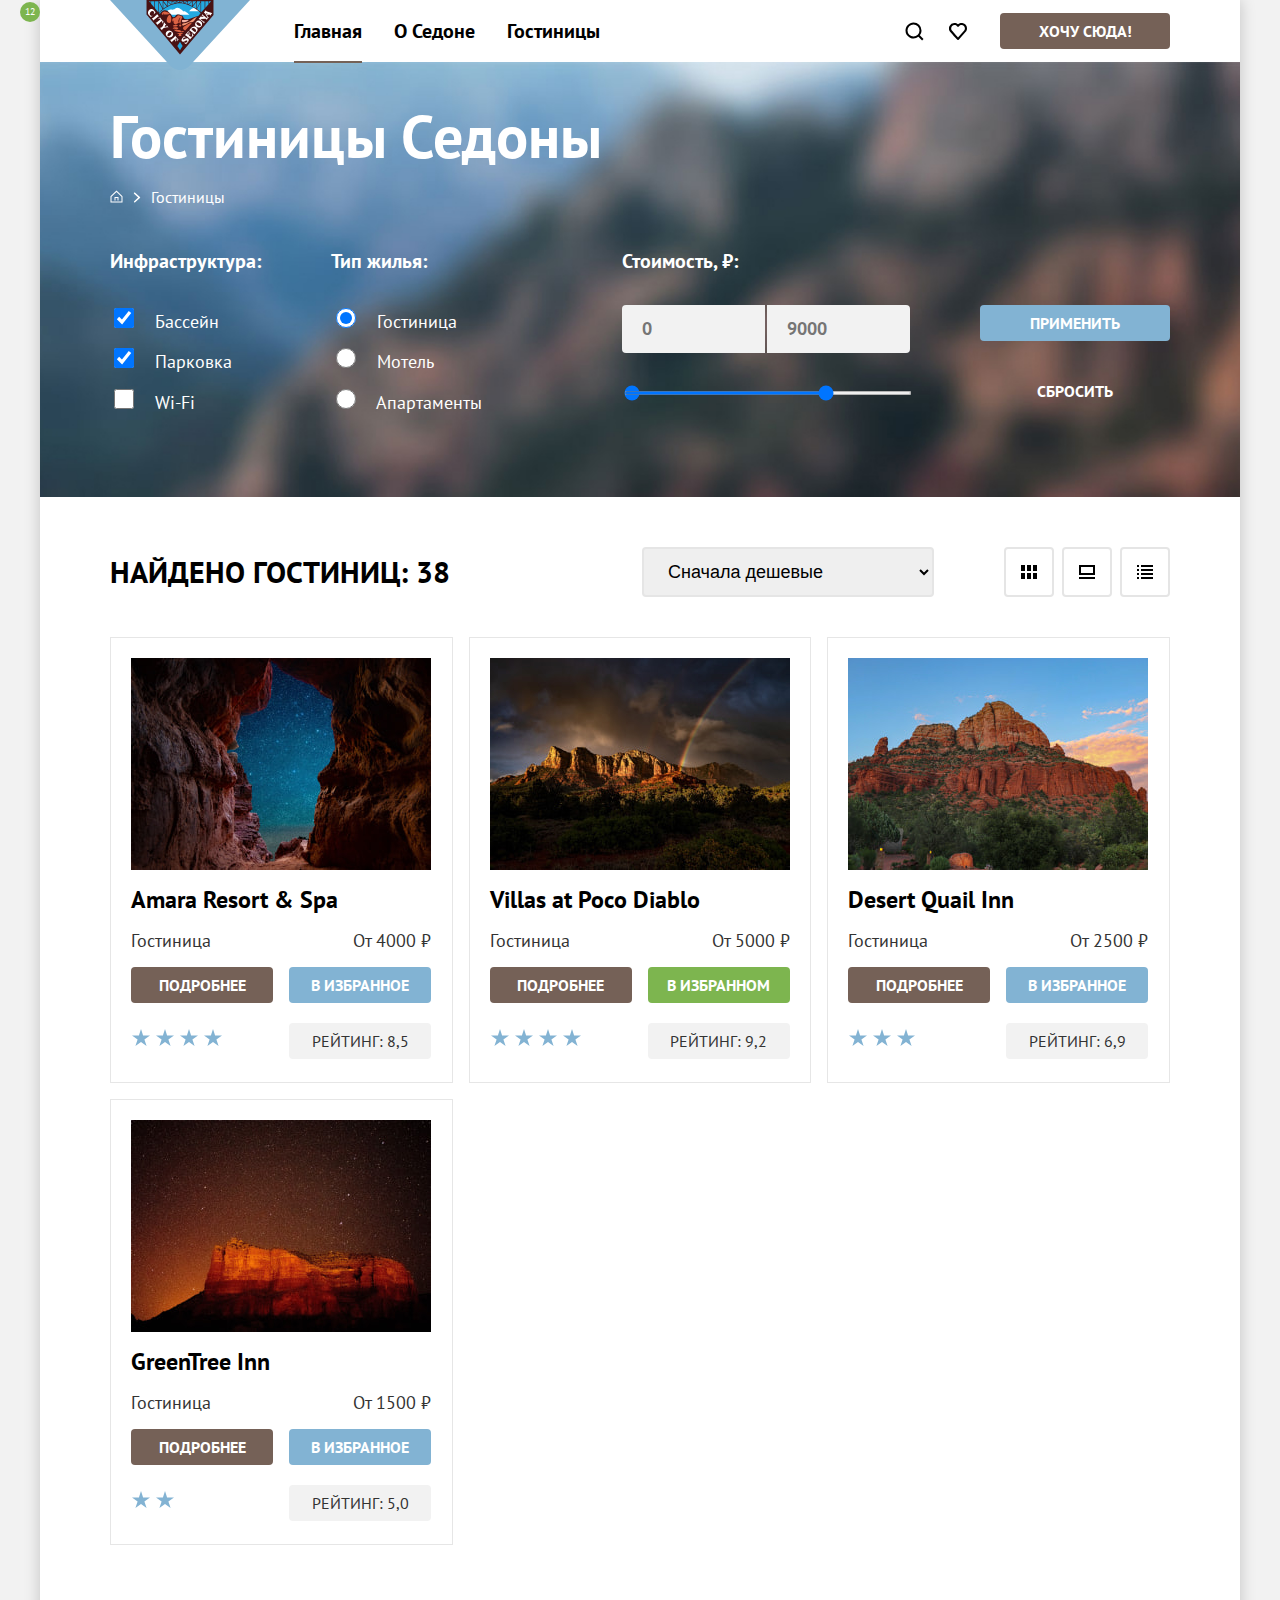
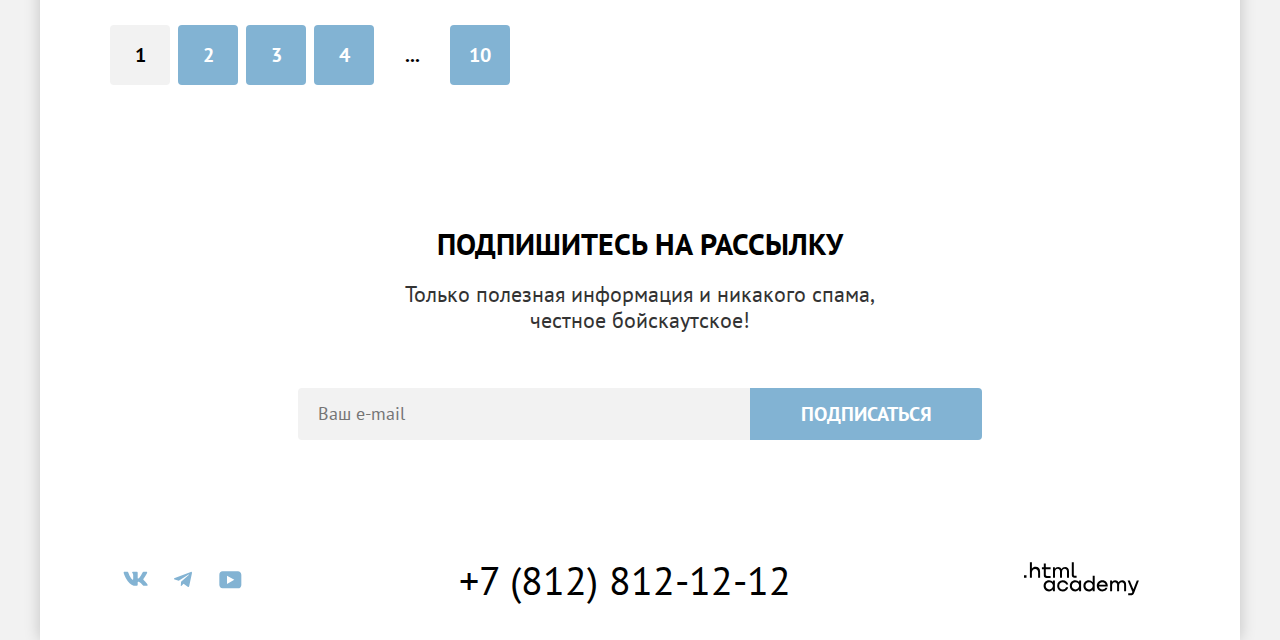
==== commit 0fa00fa4: "Добавляет декоративные элементы" ====
--- a/catalog.html
+++ b/catalog.html
@@ -3,6 +3,7 @@
   <head>
     <meta charset="utf-8">
     <title>Сайт города Седона</title>
+    <link rel="icon" href="favicon.ico" sizes="32x32">
     <link rel="stylesheet" href="styles/style.css">
   </head>
   <body>
@@ -24,27 +25,21 @@
               </a>
             </li>
             <li class="header-nav-item">
-              <a class="header-nav-link bold" href="catalog.html" aria-current="page">
+              <a class="header-nav-link bold" href="#" aria-current="page">
                 Гостиницы
               </a>
             </li>
           </ul>
           <ul class="header-add-list">
             <li class="header-add-item">
-              <a class="header-add-link" href="#">
+              <a class="header-add-link header-add-link-search" href="#">
                 <span class="visually-hidden">Поиск</span>
-                <svg xmlns="http://www.w3.org/2000/svg" width="20" height="20" fill="none">
-                  <path fill="#000" d="m19.5 18-3.7-3.67c1-1.3 1.7-2.98 1.7-4.87a8 8 0 0 0-8-7.96c-4.4 0-8 3.68-8 8.06a8 8 0 0 0 12.9 6.26l3.7 3.68 1.4-1.5Zm-10-2.48a6 6 0 0 1-6-5.96 6 6 0 0 1 12 0 6 6 0 0 1-6 5.96Z"/>
-                </svg>
               </a>
             </li>
             <li class="header-add-item">
-              <a class="header-add-link" href="#">
+              <a class="header-add-link header-add-link-favorites" href="#">
                 <span class="visually-hidden">Гостиниц в избранном:</span>
                 <span class="favorites-number">12</span>
-                <svg xmlns="http://www.w3.org/2000/svg" width="18" height="17" fill="none">
-                  <path fill="#000" d="M8.9 17a.9.9 0 0 1-.8-.4c-5.4-6.1-6.7-7.5-7-7.9A5.4 5.4 0 0 1 5.5 0C6.8 0 8 .5 9 1.3a5.46 5.46 0 0 1 9 4.1c0 1.3-.5 2.5-1.3 3.4l-7 7.9c-.2.2-.4.3-.8.3Zm-6-9.5c.3.4 3.5 4 6.1 6.9l6.2-7c.5-.5.7-1.2.7-2 0-1.8-1.5-3.3-3.3-3.3-1 0-2 .5-2.7 1.3-.3.3-.6.4-.9.4-.3 0-.6-.2-.8-.4-.7-.8-1.7-1.3-2.7-1.3-1.8 0-3.3 1.5-3.3 3.3-.1.9.3 1.6.7 2.1-.1 0-.1 0 0 0Z"/>
-                </svg>
               </a>
             </li>
           </ul>
@@ -146,6 +141,10 @@
                       <input class="price-filter-max bold" type="text" placeholder="9000" name="price-max">
                     </li>
                   </ul>
+                  <div class="range-wrapper">
+                    <input class="price-range" type="range" min="1" max="15" value="1">
+                    <input class="price-range" type="range" min="1" max="15" value="11">
+                  </div>
                 </fieldset>
               </li>
               <li class="hotel-filter-item">
@@ -165,33 +164,24 @@
             <p class="catalog-title bold uppercase">
               Найдено гостиниц: 38
             </p>
-            <select class="control-select" aria-label="Сортировка каталога">
+            <select class="catalog-sort" aria-label="Сортировка каталога">
               <option value="cheap">Сначала дешевые</option>
               <option value="expensive">Сначала дорогие</option>
             </select>
             <ul class="viewtype-list">
               <li>
                 <span class="visually-hidden">Показать плитками</span>
-                <a class="viewtype-item" href="catalog.html?view=tile" class="button-sort">
-                  <svg xmlns="http://www.w3.org/2000/svg" width="16" height="14" fill="none">
-                    <path fill="#000" d="M4 0H0v6h4V0ZM16 0h-4v6h4V0ZM10 0H6v6h4V0ZM4 8H0v6h4V8ZM16 8h-4v6h4V8ZM10 8H6v6h4V8Z"/>
-                  </svg>
+                <a class="viewtype-item viewtype-item-tile" href="catalog.html?view=tile">
                 </a>
               </li>
               <li>
                 <span class="visually-hidden">Показать карточками</span>
-                <a class="viewtype-item" href="catalog.html?view=card" class="button-sort">
-                  <svg xmlns="http://www.w3.org/2000/svg" width="16" height="14" fill="none">
-                    <path fill="#000" d="M16 12H0v2h16v-2ZM14 2v6H2V2h12Zm2-2H0v10h16V0Z"/>
-                  </svg>
+                <a class="viewtype-item viewtype-item-card" href="catalog.html?view=card">
                 </a>
               </li>
               <li>
                 <span class="visually-hidden">Показать списком</span>
-                <a class="viewtype-item" href="catalog.html?view=list" class="button-sort">
-                  <svg xmlns="http://www.w3.org/2000/svg" width="16" height="14" fill="none">
-                    <path fill="#000" d="M2 0H0v2h2V0ZM16 0H4v2h12V0ZM2 4H0v2h2V4ZM16 4H4v2h12V4ZM2 8H0v2h2V8ZM16 8H4v2h12V8ZM2 12H0v2h2v-2ZM16 12H4v2h12v-2Z"/>
-                  </svg>
+                <a class="viewtype-item viewtype-item-list" href="catalog.html?view=list">
                 </a>
               </li>
             </ul>
@@ -356,24 +346,24 @@
             <li class="social-item">
               <a class="social-link" href="https://vk.com/htmlacademy">
                 <span class="visually-hidden">В Контакте</span>
-                <svg xmlns="http://www.w3.org/2000/svg" width="25" height="15" fill="none">
-                  <path fill="#83B3D3" fill-rule="evenodd" d="M24.12 1.8c.16-.54 0-.94-.8-.94H20.7c-.67 0-.98.34-1.15.73 0 0-1.33 3.2-3.22 5.27-.61.6-.9.8-1.23.8-.16 0-.41-.2-.41-.75v-5.1c0-.66-.19-.95-.74-.95H9.82c-.42 0-.67.3-.67.59 0 .62.95.76 1.04 2.51v3.8c0 .83-.15.98-.48.98-.9 0-3.06-3.2-4.34-6.88-.25-.72-.5-1-1.18-1H1.57c-.75 0-.9.34-.9.73 0 .68.89 4.07 4.14 8.55 2.17 3.06 5.23 4.72 8 4.72 1.68 0 1.88-.37 1.88-1v-2.32c0-.74.16-.88.7-.88.38 0 1.05.19 2.6 1.66 1.79 1.75 2.08 2.54 3.08 2.54h2.63c.75 0 1.12-.37.9-1.1-.23-.72-1.08-1.77-2.2-3.02-.62-.71-1.54-1.48-1.82-1.86-.39-.5-.28-.71 0-1.15 0 0 3.2-4.42 3.54-5.93Z" clip-rule="evenodd"/>
+                <svg xmlns="http://www.w3.org/2000/svg" aria-hidden="true" focusable="false" width="25" height="15" viewbox="0 0 25 15" fill="none">
+                  <path class="social-link-icon" fill="#83B3D3" fill-rule="evenodd" d="M24.12 1.8c.16-.54 0-.94-.8-.94H20.7c-.67 0-.98.34-1.15.73 0 0-1.33 3.2-3.22 5.27-.61.6-.9.8-1.23.8-.16 0-.41-.2-.41-.75v-5.1c0-.66-.19-.95-.74-.95H9.82c-.42 0-.67.3-.67.59 0 .62.95.76 1.04 2.51v3.8c0 .83-.15.98-.48.98-.9 0-3.06-3.2-4.34-6.88-.25-.72-.5-1-1.18-1H1.57c-.75 0-.9.34-.9.73 0 .68.89 4.07 4.14 8.55 2.17 3.06 5.23 4.72 8 4.72 1.68 0 1.88-.37 1.88-1v-2.32c0-.74.16-.88.7-.88.38 0 1.05.19 2.6 1.66 1.79 1.75 2.08 2.54 3.08 2.54h2.63c.75 0 1.12-.37.9-1.1-.23-.72-1.08-1.77-2.2-3.02-.62-.71-1.54-1.48-1.82-1.86-.39-.5-.28-.71 0-1.15 0 0 3.2-4.42 3.54-5.93Z" clip-rule="evenodd"/>
                 </svg>
               </a>
             </li>
             <li class="social-item">
               <a class="social-link" href="https://t.me/htmlacademy">
                 <span class="visually-hidden">Телеграм</span>
-                <svg xmlns="http://www.w3.org/2000/svg" width="18" height="16" fill="none">
-                  <path fill="#83B3D3" d="M16.79.96.84 7.1c-1.09.44-1.08 1.05-.2 1.32l4.1 1.28 9.47-5.98c.44-.27.85-.13.52.17l-7.68 6.93-.28 4.22c.41 0 .6-.2.83-.41l1.99-1.94 4.13 3.06c.77.42 1.31.2 1.5-.71l2.72-12.8c.28-1.1-.43-1.61-1.16-1.28Z"/>
+                <svg xmlns="http://www.w3.org/2000/svg"  aria-hidden="true" focusable="false" width="19" height="17" viewbox="0 0 19 17" fill="#83B3D3">
+                  <path class="social-link-icon" fill="#83B3D3" d="M16.79.96.84 7.1c-1.09.44-1.08 1.05-.2 1.32l4.1 1.28 9.47-5.98c.44-.27.85-.13.52.17l-7.68 6.93-.28 4.22c.41 0 .6-.2.83-.41l1.99-1.94 4.13 3.06c.77.42 1.31.2 1.5-.71l2.72-12.8c.28-1.1-.43-1.61-1.16-1.28Z"/>
                 </svg>
               </a>
             </li>
             <li class="social-item">
               <a class="social-link" href="https://www.youtube.com/user/htmlacademyru">
                 <span class="visually-hidden">YouTube</span>
-                <svg width="23" height="18" viewBox="0 0 23 18" fill="none" xmlns="http://www.w3.org/2000/svg">
-                  <path d="M18.9402 0.356445H3.50738C1.64668 0.356445 0.333252 1.9502 0.333252 3.75645V13.8502C0.333252 15.7627 1.64668 17.3564 3.50738 17.3564H19.1591C20.8009 17.3564 22.3333 15.7627 22.3333 13.9564V3.75645C22.1143 1.9502 20.8009 0.356445 18.9402 0.356445ZM7.99494 12.8939V4.81894L15.3283 8.85645L7.99494 12.8939Z" fill="#83B3D3"/>
+                <svg xmlns="http://www.w3.org/2000/svg" aria-hidden="true" focusable="false" width="23" height="18" viewbox="0 0 23 18" fill="#83B3D3">
+                  <path class="social-link-icon" d="M18.9402 0.356445H3.50738C1.64668 0.356445 0.333252 1.9502 0.333252 3.75645V13.8502C0.333252 15.7627 1.64668 17.3564 3.50738 17.3564H19.1591C20.8009 17.3564 22.3333 15.7627 22.3333 13.9564V3.75645C22.1143 1.9502 20.8009 0.356445 18.9402 0.356445ZM7.99494 12.8939V4.81894L15.3283 8.85645L7.99494 12.8939Z" fill="#83B3D3"/>
                 </svg>
               </a>
             </li>
@@ -385,8 +375,8 @@
           </address>
           <a class="copyright" href="https://htmlacademy.ru/intensive/htmlcss">
             <span class="visually-hidden">Поиск</span>
-            <svg xmlns="http://www.w3.org/2000/svg" width="115" height="34" fill="none">
-              <path fill="#000" d="M0 13.26v2.6h2.5v-2.6H0ZM11.6 4.86c-1.6 0-2.8.7-3.6 1.7h-.1V.36h-2v15.5h2v-5.3c0-2.1 1.3-3.6 3.3-3.6 1.8 0 2.9 1.4 2.9 3.2v5.7h2v-6.1c.1-3-1.8-4.9-4.5-4.9ZM26.6 5.16h-4.8v-3.7h-2v3.8h-1.9v2h1.9v6c0 1.7 1 2.7 2.7 2.7h4.1v-2h-3.7c-.7 0-1.1-.4-1.1-1.1v-5.7h4.8v-2ZM41.1 4.96c-1.6 0-2.9.8-3.5 2.1h-.1c-.6-1.2-1.8-2.1-3.4-2.1-1.4 0-2.5.8-3.1 1.8h-.1v-1.6H29v10.6h2v-5.4c0-2 1-3.5 2.6-3.5 1.5 0 2.4 1 2.4 2.6v6.3h2v-5.6c0-2.4 1.4-3.3 2.6-3.3 1.5 0 2.4 1 2.4 2.6v6.3h2v-6.5c.1-2.5-1.4-4.3-3.9-4.3ZM47.8 13.06c0 1.7 1 2.7 2.8 2.7h2v-2h-1.7c-.7 0-1.1-.4-1.1-1.1V.36h-2v12.7ZM28.9 20.06c-.9-1.1-2.2-1.8-3.9-1.8-3.1 0-5.4 2.3-5.4 5.6s2.3 5.6 5.4 5.6c1.8 0 3-.8 3.8-1.9h.1v1.6h2v-10.6h-2v1.5Zm-3.6 7.4c-2.2 0-3.6-1.6-3.6-3.6s1.4-3.6 3.6-3.6 3.6 1.6 3.6 3.6c0 1.9-1.4 3.6-3.6 3.6ZM44.2 22.36c-.5-2.4-2.6-4.1-5.4-4.1a5.4 5.4 0 0 0-5.6 5.6c0 3.1 2.2 5.6 5.6 5.6 2.8 0 4.9-1.8 5.4-4.2h-2.1a3.4 3.4 0 0 1-3.3 2.3c-2.2 0-3.6-1.6-3.6-3.6s1.4-3.6 3.6-3.6c1.6 0 2.8 1 3.3 2.2h2.1v-.2ZM55.1 20.06c-.9-1.1-2.2-1.8-3.9-1.8-3.1 0-5.4 2.3-5.4 5.6s2.3 5.6 5.4 5.6c1.8 0 3-.8 3.8-1.9h.1v1.6h2v-10.6h-2v1.5Zm-3.6 7.4c-2.2 0-3.6-1.6-3.6-3.6s1.4-3.6 3.6-3.6 3.6 1.6 3.6 3.6c0 1.9-1.5 3.6-3.6 3.6ZM68.7 20.16c-.9-1.1-2.2-1.9-3.9-1.9-3.1 0-5.4 2.3-5.4 5.6s2.2 5.6 5.4 5.6c1.7 0 3-.8 3.8-1.8h.1v1.5h2v-15.4h-2v6.4Zm-3.6 7.3c-2.2 0-3.6-1.6-3.6-3.6s1.4-3.6 3.6-3.6 3.6 1.6 3.6 3.6c-.1 2-1.5 3.6-3.6 3.6ZM78.3 18.26c-3.3 0-5.5 2.5-5.5 5.6 0 3 2.1 5.6 5.5 5.6 2.5 0 4.5-1.3 5.2-3.6h-2.1c-.5 1-1.6 1.6-3 1.6-1.9 0-3.3-1.3-3.4-2.9h8.8c.2-3.6-2-6.3-5.5-6.3Zm0 1.9c1.7 0 3 1 3.3 2.6h-6.5c.3-1.5 1.5-2.6 3.2-2.6ZM98.2 18.26c-1.6 0-2.9.8-3.6 2h-.1c-.6-1.2-1.8-2-3.4-2-1.4 0-2.5.7-3.1 1.8v-1.5h-1.9v10.6h2v-5.4c0-2 1-3.4 2.6-3.5 1.5 0 2.4 1 2.4 2.6v6.3h2v-5.6c0-2.4 1.4-3.3 2.6-3.3 1.5 0 2.4 1 2.4 2.6v6.3h2v-6.5c.1-2.6-1.4-4.4-3.9-4.4ZM109.4 27.36l-3.6-8.9h-2.2l4.8 11.6c-.3.9-.7 1.2-1.7 1.2h-2.5v2h2.5c1.8 0 2.8-.8 3.5-2.6l4.7-12.2h-2.1l-3.4 8.9Z"/>
+            <svg xmlns="http://www.w3.org/2000/svg" aria-hidden="true" focusable="false" width="116" height="35" viewbox="0 0 116 35" fill="none">
+              <path class="copyright-logo" fill="#000" d="M0 13.26v2.6h2.5v-2.6H0ZM11.6 4.86c-1.6 0-2.8.7-3.6 1.7h-.1V.36h-2v15.5h2v-5.3c0-2.1 1.3-3.6 3.3-3.6 1.8 0 2.9 1.4 2.9 3.2v5.7h2v-6.1c.1-3-1.8-4.9-4.5-4.9ZM26.6 5.16h-4.8v-3.7h-2v3.8h-1.9v2h1.9v6c0 1.7 1 2.7 2.7 2.7h4.1v-2h-3.7c-.7 0-1.1-.4-1.1-1.1v-5.7h4.8v-2ZM41.1 4.96c-1.6 0-2.9.8-3.5 2.1h-.1c-.6-1.2-1.8-2.1-3.4-2.1-1.4 0-2.5.8-3.1 1.8h-.1v-1.6H29v10.6h2v-5.4c0-2 1-3.5 2.6-3.5 1.5 0 2.4 1 2.4 2.6v6.3h2v-5.6c0-2.4 1.4-3.3 2.6-3.3 1.5 0 2.4 1 2.4 2.6v6.3h2v-6.5c.1-2.5-1.4-4.3-3.9-4.3ZM47.8 13.06c0 1.7 1 2.7 2.8 2.7h2v-2h-1.7c-.7 0-1.1-.4-1.1-1.1V.36h-2v12.7ZM28.9 20.06c-.9-1.1-2.2-1.8-3.9-1.8-3.1 0-5.4 2.3-5.4 5.6s2.3 5.6 5.4 5.6c1.8 0 3-.8 3.8-1.9h.1v1.6h2v-10.6h-2v1.5Zm-3.6 7.4c-2.2 0-3.6-1.6-3.6-3.6s1.4-3.6 3.6-3.6 3.6 1.6 3.6 3.6c0 1.9-1.4 3.6-3.6 3.6ZM44.2 22.36c-.5-2.4-2.6-4.1-5.4-4.1a5.4 5.4 0 0 0-5.6 5.6c0 3.1 2.2 5.6 5.6 5.6 2.8 0 4.9-1.8 5.4-4.2h-2.1a3.4 3.4 0 0 1-3.3 2.3c-2.2 0-3.6-1.6-3.6-3.6s1.4-3.6 3.6-3.6c1.6 0 2.8 1 3.3 2.2h2.1v-.2ZM55.1 20.06c-.9-1.1-2.2-1.8-3.9-1.8-3.1 0-5.4 2.3-5.4 5.6s2.3 5.6 5.4 5.6c1.8 0 3-.8 3.8-1.9h.1v1.6h2v-10.6h-2v1.5Zm-3.6 7.4c-2.2 0-3.6-1.6-3.6-3.6s1.4-3.6 3.6-3.6 3.6 1.6 3.6 3.6c0 1.9-1.5 3.6-3.6 3.6ZM68.7 20.16c-.9-1.1-2.2-1.9-3.9-1.9-3.1 0-5.4 2.3-5.4 5.6s2.2 5.6 5.4 5.6c1.7 0 3-.8 3.8-1.8h.1v1.5h2v-15.4h-2v6.4Zm-3.6 7.3c-2.2 0-3.6-1.6-3.6-3.6s1.4-3.6 3.6-3.6 3.6 1.6 3.6 3.6c-.1 2-1.5 3.6-3.6 3.6ZM78.3 18.26c-3.3 0-5.5 2.5-5.5 5.6 0 3 2.1 5.6 5.5 5.6 2.5 0 4.5-1.3 5.2-3.6h-2.1c-.5 1-1.6 1.6-3 1.6-1.9 0-3.3-1.3-3.4-2.9h8.8c.2-3.6-2-6.3-5.5-6.3Zm0 1.9c1.7 0 3 1 3.3 2.6h-6.5c.3-1.5 1.5-2.6 3.2-2.6ZM98.2 18.26c-1.6 0-2.9.8-3.6 2h-.1c-.6-1.2-1.8-2-3.4-2-1.4 0-2.5.7-3.1 1.8v-1.5h-1.9v10.6h2v-5.4c0-2 1-3.4 2.6-3.5 1.5 0 2.4 1 2.4 2.6v6.3h2v-5.6c0-2.4 1.4-3.3 2.6-3.3 1.5 0 2.4 1 2.4 2.6v6.3h2v-6.5c.1-2.6-1.4-4.4-3.9-4.4ZM109.4 27.36l-3.6-8.9h-2.2l4.8 11.6c-.3.9-.7 1.2-1.7 1.2h-2.5v2h2.5c1.8 0 2.8-.8 3.5-2.6l4.7-12.2h-2.1l-3.4 8.9Z"/>
             </svg>
           </a>
         </section>
--- a/styles/style.css
+++ b/styles/style.css
@@ -97,6 +97,14 @@
   padding: 16px;
 }
 
+.header-nav-link-current {
+  position: relative;
+  text-decoration: underline;
+  text-decoration-color: #756257;
+  text-underline-offset: 23px;
+  text-decoration-thickness: 2px;
+}
+
 .header-add-list {
   display: flex;
   flex-wrap: wrap;
@@ -106,16 +114,31 @@
   padding: 0 20px;
 }
 
+.header-add-item {
+  display: flex;
+  justify-content: center;
+  align-items: center;
+}
+
 .header-add-link {
-  display: block;
-  position: relative;
   font-size: 16px;
   line-height: 100%;
-  min-width: 20px;
-  min-height: 20px;
+  min-width: 44px;
+  min-height: 44px;
   text-decoration: none;
   color: #000000;
   padding: 12px;
+  background-size: auto;
+  background-position: center;
+  background-repeat: no-repeat;
+}
+
+.header-add-link-search {
+  background-image: url(../images/icons/header-search.svg);
+}
+
+.header-add-link-favorites {
+  background-image: url(../images/icons/header-favorites.svg);
 }
 
 .favorites-number {
@@ -206,7 +229,18 @@
 .advantages-item-title {
   font-size: 24px;
   line-height: 117%;
-  margin: 0 0 62px;
+  margin: 0;
+}
+
+.advantages-item-dark .advantages-item-title::after {
+  content: "";
+  display: block;
+  width: 60px;
+  height: 2px;
+  background-image: url(../images/advantages-rectangle-light.svg);
+  background-size: cover;
+  background-repeat: no-repeat;
+  margin: 30px auto 30px;
 }
 
 .advantages-description {
@@ -216,14 +250,40 @@
   margin: 0;
 }
 
+.advantages-image {
+  object-fit: cover;
+}
+
 .advantages-item-light {
   background-color: rgba(131, 179, 211, 0.12);
   color: #000000;
 }
 
+.advantages-item-light .advantages-item-title::after {
+  content: "";
+  display: block;
+  width: 60px;
+  height: 2px;
+  background-image: url(../images/advantages-rectangle-dark.svg);
+  background-size: cover;
+  background-repeat: no-repeat;
+  margin: 30px auto 30px;
+}
+
 .advantages-item-medium {
   background-color: rgba(131, 179, 211, 0.2);
   color: #000000;
+}
+
+.advantages-item-medium .advantages-item-title::after {
+  content: "";
+  display: block;
+  width: 60px;
+  height: 2px;
+  background-image: url(../images/advantages-rectangle-dark.svg);
+  background-size: cover;
+  background-repeat: no-repeat;
+  margin: 30px auto 30px;
 }
 
 .advantages-offer-list {
@@ -309,6 +369,7 @@
   border: none;
   border-radius: 4px;
   padding: 8px 5px;
+  cursor: pointer;
 }
 
 .subscribe {
@@ -368,6 +429,7 @@
   min-height: 52px;
   border: none;
   border-radius: 0 4px 4px 0;
+  cursor: pointer;
 }
 
 .page-footer {
@@ -403,6 +465,18 @@
   padding: 13px;
 }
 
+.social-link:hover .social-link-icon {
+  fill: #68A2CA;
+}
+
+.social-link:focus .social-link-icon {
+  fill: #68A2CA;
+}
+
+.social-link:active .social-link-icon {
+  fill: rgba(104, 162, 202, 0.3);
+}
+
 .phone {
   display: block;
   font-size: 40px;
@@ -411,11 +485,39 @@
   color: #000000;
   font-style: normal;
   text-decoration: none;
-  padding: 10px;
+  padding: 30px;
+}
+
+.phone:hover {
+  color: #756157;
+}
+
+.phone:focus {
+  color: #756157;
+}
+
+.phone:active {
+  color: rgba(117, 97, 87, 0.3);
 }
 
 .copyright {
-  padding: 10px;
+  font-size: 2px;
+  line-height: 100%;
+  display: block;
+  text-decoration: none;
+  padding: 30px;
+}
+
+.copyright:hover .copyright-logo {
+  fill: #756157;
+}
+
+.copyright:focus .copyright-logo {
+  fill: #756157;
+}
+
+.copyright:active .copyright-logo {
+  fill: rgba(117, 97, 87, 0.3);
 }
 
 .main-inner {
@@ -502,6 +604,7 @@
   border-radius: 4px;
   margin-right: 16px;
   margin-bottom: 17.5px;
+  cursor: pointer;
 }
 
 .hoteltype-filter-list {
@@ -515,6 +618,7 @@
   height: 20px;
   margin-right: 16px;
   margin-bottom: 17.5px;
+  cursor: pointer;
 }
 
 .price-filter-list {
@@ -522,7 +626,7 @@
   gap: 2px;
   width: 288px;
   list-style-type: none;
-  margin: 0;
+  margin: 0 0 36px;
   padding: 0;
 }
 
@@ -552,6 +656,17 @@
   border: none;
   border-radius: 0 4px 4px 0;
   padding: 12px 20px;
+}
+
+.range-wrapper {
+  position: relative;
+}
+
+.price-range {
+  position: absolute;
+  min-width: 288px;
+  height: 4px;
+  cursor: pointer;
 }
 
 .button-filter-accept {
@@ -566,6 +681,7 @@
   border-radius: 4px;
   margin-top: 56px;
   margin-bottom: 32px;
+  cursor: pointer;
 }
 
 .button-filter-reset {
@@ -577,6 +693,7 @@
   color: #ffffff;
   border: none;
   padding: 8px 10px;
+  cursor: pointer;
 }
 
 .catalog {
@@ -597,7 +714,7 @@
   margin-right: auto;
 }
 
-.control-select {
+.catalog-sort {
   font-size: 18px;
   font-weight: 400;
   line-height: 117%;
@@ -606,6 +723,20 @@
   border: 2px solid #E5E5E5;
   border-radius: 4px;
   margin-right: 70px;
+  padding: 12px 20px;
+}
+
+.catalog-sort:hover {
+  border-color: #68A2CA;
+}
+
+.catalog-sort:focus {
+  outline: none;
+  border-color: #68A2CA;
+}
+
+.catalog-sort:disabled {
+  border-color: (0, 0, 0, 0.3)
 }
 
 .viewtype-list {
@@ -618,12 +749,43 @@
 
 .viewtype-item {
   display: block;
-  min-width: 20px;
-  min-height: 20px;
+  min-width: 50px;
+  min-height: 50px;
   margin: 0;
   padding: 9px 14px;
   border: 2px solid #E5E5E5;
   border-radius: 4px;
+}
+
+.viewtype-item:hover {
+  border-color: #000000;
+}
+
+.viewtype-item:focus {
+  outline: none;
+  border-color: #68A2CA;
+}
+
+.viewtype-item:active {
+  border-color: #000000;
+}
+
+.viewtype-item-tile {
+  background-image: url(../images/icons/view-tile.svg);
+  background-position: center;
+  background-repeat: no-repeat;
+}
+
+.viewtype-item-card {
+  background-image: url(../images/icons/view-card.svg);
+  background-position: center;
+  background-repeat: no-repeat;
+}
+
+.viewtype-item-list {
+  background-image: url(../images/icons/view-list.svg);
+  background-position: center;
+  background-repeat: no-repeat;
 }
 
 .hotel-list {
@@ -703,6 +865,7 @@
   padding: 8px;
   border: none;
   border-radius: 4px;
+  cursor: pointer;
 }
 
 .button-favorites-remove {
@@ -714,6 +877,7 @@
   padding: 8px;
   border: none;
   border-radius: 4px;
+  cursor: pointer;
 }
 
 p.rating-star {
@@ -770,6 +934,18 @@
   border-radius: 4px;
 }
 
+.pagination-link:not(.pagination-current):not(.pagination-uncover):hover {
+  background-color: #68A2CA;
+}
+
+.pagination-link:not(.pagination-current):not(.pagination-uncover):focus {
+  background-color: #68A2CA;
+}
+
+.pagination-link:not(.pagination-current):not(.pagination-uncover):active {
+  background-color: #82B3D3;
+}
+
 .pagination-current {
   background-color: #F2F2F2;
   color: #000000;
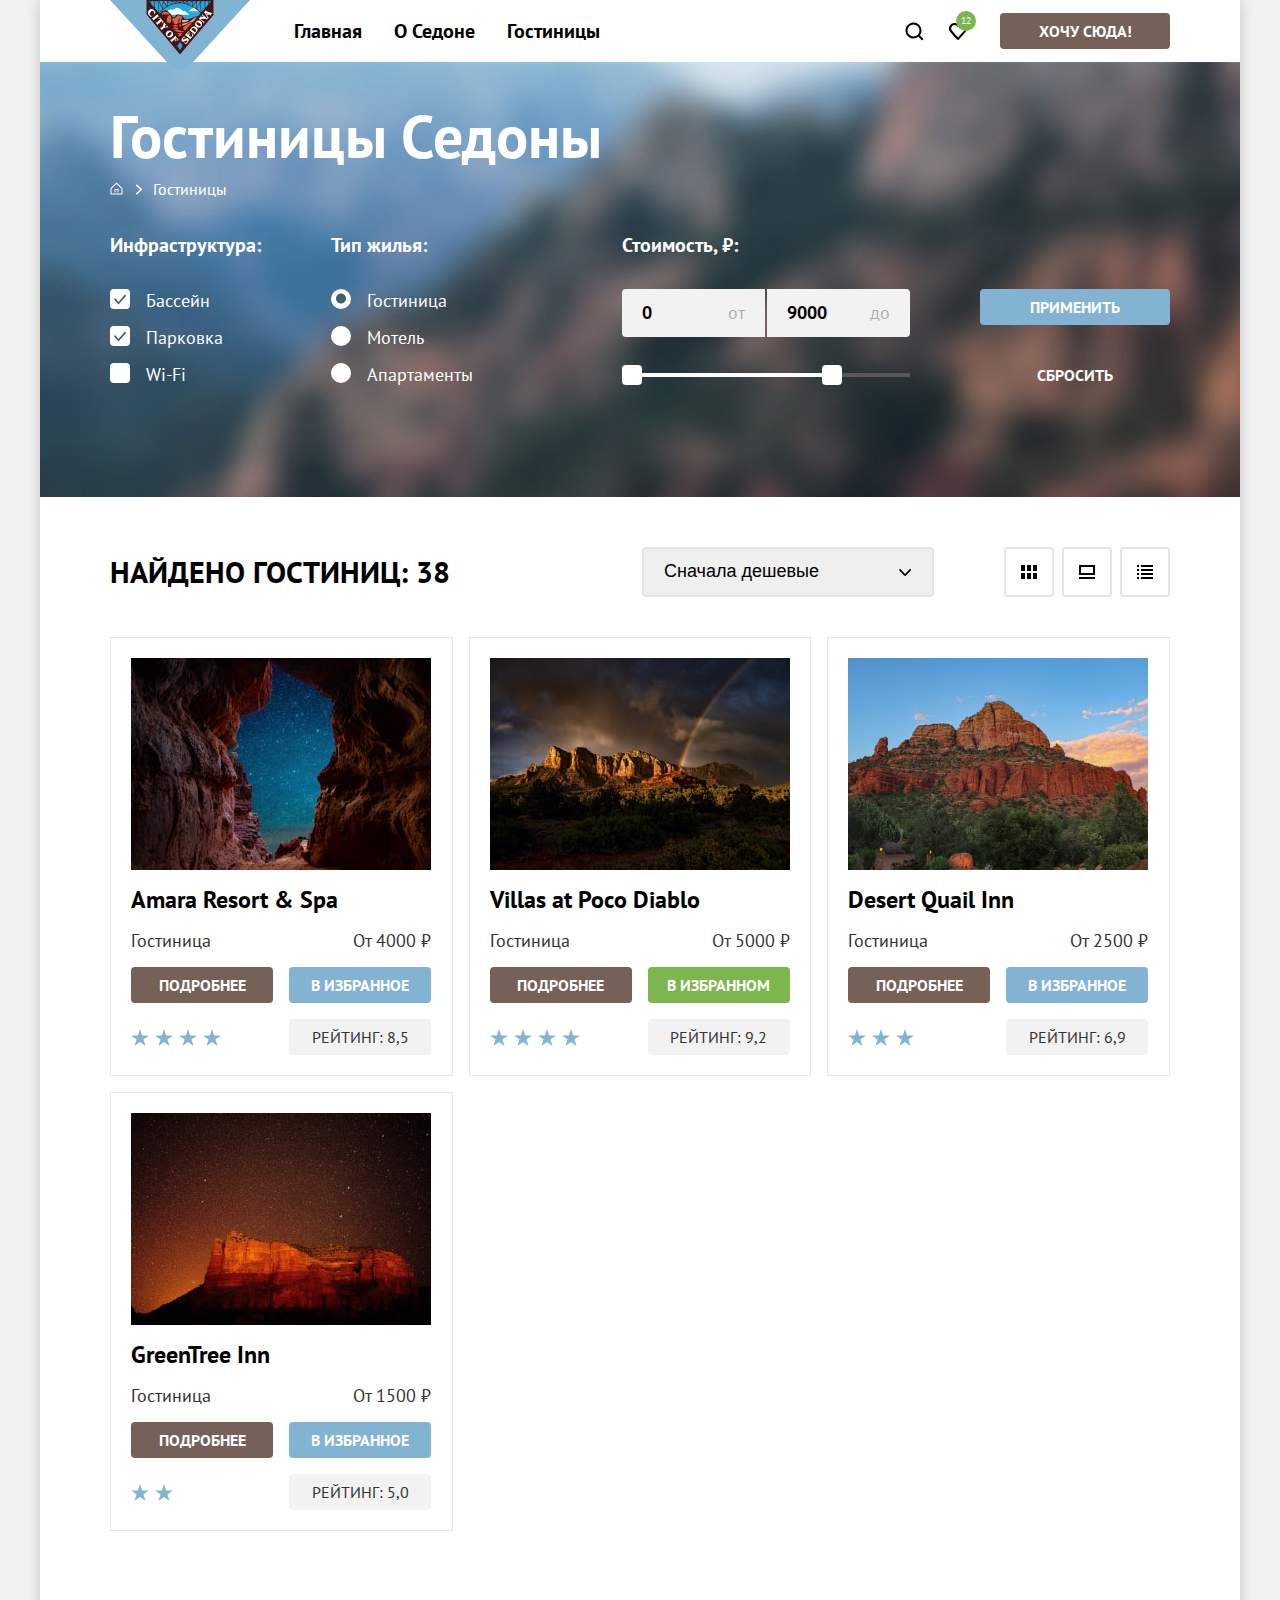
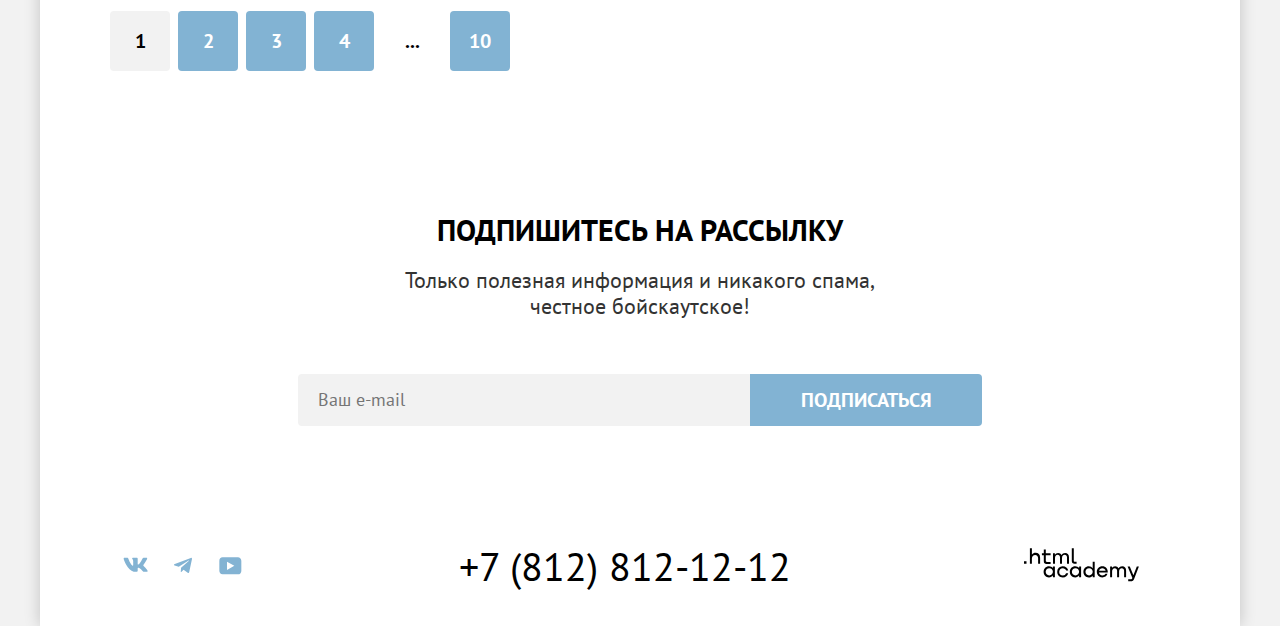
==== commit b92320d4: "Добавляет всплывающие элементы" ====
--- a/catalog.html
+++ b/catalog.html
@@ -15,7 +15,7 @@
           </a>
           <ul class="header-nav-list">
             <li class="header-nav-item">
-              <a class="header-nav-link bold header-nav-link-current" href="index.html">
+              <a class="header-nav-link bold" href="index.html">
                 Главная
               </a>
             </li>
@@ -56,17 +56,12 @@
               <a class="breadscrumble-link" href="index.html">
                 <span class="visually-hidden">Главная страница</span>
                 <svg xmlns="http://www.w3.org/2000/svg" width="13" height="13" fill="none">
-                  <path fill="#fff" d="m6.5.5-6 5.8v6.2h12V6.3L6.5.5Zm5 11h-10V6.7l5-4.8 5 4.8v4.8Z"/><path fill="#fff" d="M4.5 10.5h1V8h2v2.5h1V7h-4v3.5Z"/>
+                  <path class="breadscrumble-home" fill="#fff" d="m6.5.5-6 5.8v6.2h12V6.3L6.5.5Zm5 11h-10V6.7l5-4.8 5 4.8v4.8Z"/><path fill="#fff" d="M4.5 10.5h1V8h2v2.5h1V7h-4v3.5Z"/>
                 </svg>
               </a>
             </li>
             <li class="breadscrumble-item">
-              <svg xmlns="http://www.w3.org/2000/svg" width="8" height="11" fill="none">
-                <path fill="#fff" d="M6.92 4.97 2.17.72c-.25-.25-.75-.25-1.13 0-.37.25-.25.75 0 1l4.13 3.75-4 3.75a.76.76 0 0 0 0 1c0 .12.37.25.5.25.12 0 .37-.13.5-.25l4.75-4.25a.59.59 0 0 0 0-1Z"/>
-              </svg>
-            </li>
-            <li class="breadscrumble-item">
-              <a class="breadscrumble-link" href="#" aria-current="page">
+              <a class="breadscrumble-link" href="#" aria-current="page" tabindex="-1">
                 Гостиницы
               </a>
             </li>
@@ -82,20 +77,23 @@
                   <ul class="infrastructure-filter-list">
                     <li class="infrastructure-filter-item">
                       <label class="control-item">
-                        <input class="control-input" type="checkbox" name="pool" checked>
-                        Бассейн
+                        <input class="control-input visually-hidden" type="checkbox" name="pool" checked>
+                        <span class="infrastructure-check"></span>
+                        <span class="infrastructure-name">Бассейн</span>
                       </label>
                     </li>
                     <li class="infrastructure-filter-item">
                       <label class="control-item">
-                        <input class="control-input" type="checkbox" name="parking"   checked>
-                        Парковка
+                        <input class="control-input visually-hidden" type="checkbox" name="parking" checked>
+                        <span class="infrastructure-check"></span>
+                        <span class="infrastructure-name">Парковка</span>
                       </label>
                     </li>
                     <li class="infrastructure-filter-item">
                       <label class="control-item">
-                        <input class="control-input" type="checkbox" name="wifi">
-                          Wi-Fi
+                        <input class="control-input visually-hidden" type="checkbox" name="wifi">
+                        <span class="infrastructure-check"></span>
+                        <span class="infrastructure-name">Wi-Fi</span>
                       </label>
                     </li>
                   </ul>
@@ -109,20 +107,23 @@
                   <ul class="hoteltype-filter-list">
                     <li class="hoteltype-filter-item">
                       <label class="control-item">
-                        <input class="control-input" type="radio" name="hotel-choosed-type" value="hotel" checked>
-                        Гостиница
+                        <input class="control-input visually-hidden" type="radio" name="hotel-choosed-type" value="hotel" checked>
+                        <span class="hoteltype-check"></span>
+                        <span class="hoteltype-name">Гостиница</span>
                       </label>
                     </li>
                     <li class="hoteltype-filter-item">
                       <label class="control-item">
-                        <input class="control-input" type="radio"   name="hotel-choosed-type" value="motel">
-                        Мотель
+                        <input class="control-input visually-hidden" type="radio"   name="hotel-choosed-type" value="motel">
+                        <span class="hoteltype-check"></span>
+                        <span class="hoteltype-name">Мотель</span>
                       </label>
                     </li>
                     <li class="hoteltype-filter-item">
                       <label class="control-item">
-                        <input class="control-input" type="radio" name="hotel-choosed-type" value="apartments">
-                        Апартаменты
+                        <input class="control-input visually-hidden" type="radio" name="hotel-choosed-type" value="apartments">
+                        <span class="hoteltype-check"></span>
+                        <span class="hoteltype-name">Апартаменты</span>
                       </label>
                     </li>
                   </ul>
@@ -135,15 +136,25 @@
                   </legend>
                   <ul class="price-filter-list">
                     <li class="price-filter-item">
-                      <input class="price-filter-min bold" type="text" placeholder="0" name="price-min">
+                      <input class="price-filter-min bold" type="text" value="0" name="price-min">
+                      <label class="price-min-label">
+                        от
+                      </label>
                     </li>
                     <li class="price-filter-item">
-                      <input class="price-filter-max bold" type="text" placeholder="9000" name="price-max">
-                    </li>
+                      <input class="price-filter-max bold" type="text" value="9000" name="price-max">
+                    </li>
+                    <label class="price-max-label">
+                      до
+                    </label>
                   </ul>
                   <div class="range-wrapper">
-                    <input class="price-range" type="range" min="1" max="15" value="1">
-                    <input class="price-range" type="range" min="1" max="15" value="11">
+                    <input class="price-range-min" type="range" min="1" max="15" value="1">
+                    <span class="range-slider-min"></span>
+                    <span class="range-line-min"></span>
+                    <input class="price-range-max" type="range" min="1" max="15" value="11">
+                    <span class="range-slider-max"></span>
+                    <span class="range-line-max"></span>
                   </div>
                 </fieldset>
               </li>
@@ -188,10 +199,10 @@
           </div>
           <ul class="hotel-list">
             <li class="hotel-item">
-              <a class="hotel-link" href="#">
+              <a class="hotel-link" href="#" tabindex="-1">
                 <img class="hotel-image" src="images/catalog/hotel-amara-resort.jpg" width="300" height="212" alt="Вид на гостиницу Amara Resort & Spa.">
               </a>
-              <a class="hotel-link" href="#">
+              <a class="hotel-link" href="#" tabindex="-1">
                 <h3 class="hotel-item-title">Amara Resort & Spa</h3>
               </a>
               <p class="hotel-type">
@@ -209,15 +220,15 @@
               <p class="rating-star stars-four">
                 <span class="visually-hidden">Уровень гостиницы - четыре звезды</span>
               </p>
-              <a class="rating uppercase" href="#">
+              <p class="rating uppercase" href="#">
                 Рейтинг: 8,5
-              </a>
+              </p>
             </li>
             <li class="hotel-item">
-              <a class="hotel-link" href="#">
+              <a class="hotel-link" href="#" tabindex="-1">
                 <img class="hotel-image" src="images/catalog/hotel-villas-diablo.jpg" width="300" height="212" alt="Вид на гостиницу Villas at Poco Diablo.">
               </a>
-              <a class="hotel-link" href="#">
+              <a class="hotel-link" href="#" tabindex="-1">
                 <h3 class="hotel-item-title">Villas at Poco Diablo</h3>
               </a>
               <p class="hotel-type">
@@ -235,15 +246,15 @@
               <p class="rating-star stars-four">
                 <span class="visually-hidden">Уровень гостиницы - четыре звезды</span>
               </p>
-              <a class="rating uppercase" href="#">
+              <p class="rating uppercase" href="#">
                 Рейтинг: 9,2
-              </a>
+              </p>
             </li>
             <li class="hotel-item">
-              <a class="hotel-link" href="#">
+              <a class="hotel-link" href="#" tabindex="-1">
                 <img class="hotel-image" src="images/catalog/hotel-desert-quail.jpg" width="300" height="212" alt="Вид на гостиницу Desert Quail Inn.">
               </a>
-              <a class="hotel-link" href="#">
+              <a class="hotel-link" href="#" tabindex="-1">
                 <h3 class="hotel-item-title">Desert Quail Inn</h3>
               </a>
               <p class="hotel-type">
@@ -261,15 +272,15 @@
               <p class="rating-star stars-three">
                 <span class="visually-hidden">Уровень гостиницы - три звезды</span>
               </p>
-              <a class="rating uppercase" href="#">
+              <p class="rating uppercase" href="#">
                 Рейтинг: 6,9
-              </a>
+              </p>
             </li>
             <li class="hotel-item">
-              <a class="hotel-link" href="#">
+              <a class="hotel-link" href="#" tabindex="-1">
                 <img class="hotel-image" src="images/catalog/hotel-greentree.jpg" width="300" height="212" alt="Вид на гостиницу GreenTree Inn.">
               </a>
-              <a class="hotel-link" href="#">
+              <a class="hotel-link" href="#" tabindex="-1">
                 <h3 class="hotel-item-title">GreenTree Inn</h3>
               </a>
               <p class="hotel-type">
@@ -287,14 +298,14 @@
               <p class="rating-star stars-two">
                 <span class="visually-hidden">Уровень гостиницы - две звезды</span>
               </p>
-              <a class="rating uppercase" href="#">
+              <p class="rating uppercase" href="#">
                 Рейтинг: 5,0
-              </a>
+              </p>
             </li>
           </ul>
           <ul class="pagination-list">
             <li class="pagination-item">
-              <a class="pagination-link pagination-current bold" href="#">
+              <a class="pagination-link pagination-current bold" href="#" tabindex="-1">
                 1
               </a>
             </li>
--- a/styles/style.css
+++ b/styles/style.css
@@ -78,6 +78,20 @@
   top: 0;
 }
 
+.header-logo:hover {
+  top: -5px;
+}
+
+.header-logo:focus {
+  outline: none;
+  top: -8px;
+}
+
+.header-logo:active {
+  outline: none;
+  top: -10px;
+}
+
 .header-nav-list {
   display: flex;
   flex-wrap: wrap;
@@ -97,12 +111,38 @@
   padding: 16px;
 }
 
-.header-nav-link-current {
+.header-nav-link {
+  display: block;
+  font-size: 20px;
+  line-height: 120%;
+  text-decoration: none;
+  color: #000000;
+  padding: 16px;
+}
+
+.header-nav-link:hover {
   position: relative;
   text-decoration: underline;
   text-decoration-color: #756257;
   text-underline-offset: 23px;
   text-decoration-thickness: 2px;
+}
+
+.header-nav-link:focus {
+  outline: none;
+  position: relative;
+  text-decoration: underline;
+  text-decoration-color: #756257;
+  text-underline-offset: 23px;
+  text-decoration-thickness: 2px;
+}
+
+.header-nav-link:active {
+  position: relative;
+  text-decoration: underline;
+  text-decoration-color: #756257;
+  text-underline-offset: 23px;
+  text-decoration-thickness: 4px;
 }
 
 .header-add-list {
@@ -138,7 +178,22 @@
 }
 
 .header-add-link-favorites {
+  position: relative;
   background-image: url(../images/icons/header-favorites.svg);
+}
+
+.header-add-link:hover {
+  background-size: 55%;
+}
+
+.header-add-link:focus {
+  outline: none;
+  background-size: 55%;
+}
+
+.header-add-link:active {
+  outline: none;
+  background-size: 50%;
 }
 
 .favorites-number {
@@ -169,6 +224,24 @@
   border-radius: 4px;
 }
 
+.registration-link:hover {
+  background-color: #615048;
+}
+
+.registration-link:focus {
+  outline: none;
+  background-color: #615048;
+}
+
+.registration-link:active {
+  background-color: #756157;
+  color: rgba(255, 255, 255, 0.3);
+}
+
+.registration-link:disabled {
+  background-color: #e5e5e5;
+}
+
 .main-index {
   flex-grow: 1;
   text-align: center;
@@ -237,7 +310,7 @@
   display: block;
   width: 60px;
   height: 2px;
-  background-image: url(../images/advantages-rectangle-light.svg);
+  background-image: url(../images/advantages/advantages-rectangle-light.svg);
   background-size: cover;
   background-repeat: no-repeat;
   margin: 30px auto 30px;
@@ -264,7 +337,7 @@
   display: block;
   width: 60px;
   height: 2px;
-  background-image: url(../images/advantages-rectangle-dark.svg);
+  background-image: url(../images/advantages/advantages-rectangle-dark.svg);
   background-size: cover;
   background-repeat: no-repeat;
   margin: 30px auto 30px;
@@ -280,7 +353,7 @@
   display: block;
   width: 60px;
   height: 2px;
-  background-image: url(../images/advantages-rectangle-dark.svg);
+  background-image: url(../images/advantages/advantages-rectangle-dark.svg);
   background-size: cover;
   background-repeat: no-repeat;
   margin: 30px auto 30px;
@@ -370,6 +443,24 @@
   border-radius: 4px;
   padding: 8px 5px;
   cursor: pointer;
+}
+
+.button-search-hotel:hover {
+  background-color: #615048;
+}
+
+.button-search-hotel:focus {
+  outline: none;
+  background-color: #615048;
+}
+
+.button-search-hotel:active {
+  background-color: #756157;
+  color: rgba(255, 255, 255, 0.3);
+}
+
+.button-search-hotel:disabled {
+  background-color: #e5e5e5;
 }
 
 .subscribe {
@@ -432,6 +523,24 @@
   cursor: pointer;
 }
 
+.button-subscribe:hover {
+  background-color: #68A2CA;
+}
+
+.button-subscribe:focus {
+  outline: none;
+  background-color: #68A2CA;
+}
+
+.button-subscribe:active {
+  background-color: #82B3D3;
+  color: rgba(255, 255, 255, 0.3);
+}
+
+.button-subscribe:disabled {
+  background-color: #e5e5e5;
+}
+
 .page-footer {
   padding: 0 70px;
   text-align: center;
@@ -473,6 +582,10 @@
   fill: #68A2CA;
 }
 
+.social-link:focus {
+  outline: none;
+}
+
 .social-link:active .social-link-icon {
   fill: rgba(104, 162, 202, 0.3);
 }
@@ -493,6 +606,7 @@
 }
 
 .phone:focus {
+  outline: none;
   color: #756157;
 }
 
@@ -514,6 +628,10 @@
 
 .copyright:focus .copyright-logo {
   fill: #756157;
+}
+
+.copyright:focus {
+  outline: none
 }
 
 .copyright:active .copyright-logo {
@@ -541,7 +659,6 @@
   line-height: 130%;
   color: #ffffff;
   margin: 0;
-  margin-bottom: 8px;
 }
 
 .breadscrumble-list {
@@ -549,7 +666,7 @@
   gap: 10px;
   list-style-type: none;
   margin: 0;
-  margin-bottom: 40px;
+  margin-bottom: 32px;
   padding: 0;
 }
 
@@ -559,6 +676,38 @@
   line-height: 100%;
   text-decoration: none;
   color: #ffffff;
+  padding: 8px;
+  padding-left: 0;
+}
+
+.breadscrumble-link:hover {
+  color: rgba(255, 255, 255, 0.6);
+}
+
+.breadscrumble-link:focus {
+  outline: none;
+  color: rgba(255, 255, 255, 0.6);
+}
+
+.breadscrumble-link:active {
+  color: rgba(255, 255, 255, 0.3);
+}
+
+.breadscrumble-link:hover .breadscrumble-home {
+  fill: rgba(255, 255, 255, 0.6);
+}
+
+.breadscrumble-link:focus .breadscrumble-home {
+  outline: none;
+  fill: rgba(255, 255, 255, 0.6);
+}
+
+.breadscrumble-link:active .breadscrumble-home {
+  fill: rgba(255, 255, 255, 0.3);
+}
+
+.breadscrumble-item:not(:last-child)::after {
+  content: url(../images/icons/arrow-right.svg);
 }
 
 .hotel-filter-list {
@@ -592,19 +741,81 @@
 }
 
 .control-item {
+  display: flex;
+  gap: 16px;
   font-size: 18px;
   font-weight: 400;
   line-height: 128%;
   color: #ffffff;
 }
 
-.infrastructure-filter-list .control-input {
+.infrastructure-check {
+  position: relative;
+  display: block;
   width: 20px;
   height: 20px;
-  border-radius: 4px;
-  margin-right: 16px;
-  margin-bottom: 17.5px;
+  background-color: #ffffff;
+  border-radius: 4px;
+  margin-bottom: 17px;
   cursor: pointer;
+}
+
+.infrastructure-filter-list input:checked +.infrastructure-check::after {
+  content: "";
+  position: absolute;
+  width: 100%;
+  height: 100%;
+  top: 0;
+  left: 0;
+  background-image: url(../images/icons/check.svg);
+  background-position: center;
+  background-repeat: no-repeat;
+}
+
+.infrastructure-check:hover {
+  background-color: rgba(255, 255, 255, 0.6);
+}
+
+.infrastructure-check:hover + .infrastructure-name {
+  color: rgba(255, 255, 255, 0.6);
+}
+
+.infrastructure-filter-item .control-input:focus + .infrastructure-check {
+  outline: none;
+  border: 2px solid #68A2CA;
+  border-radius: 4px;
+}
+
+.infrastructure-filter-item .control-input:active + .infrastructure-check {
+  background-color: rgba(255, 255, 255, 0.1);
+}
+
+.infrastructure-filter-item .control-input:active + .infrastructure-check + .infrastructure-name {
+  color: rgba(255, 255, 255, 0.1);
+}
+
+.hoteltype-check {
+  position: relative;
+  display: block;
+  width: 20px;
+  height: 20px;
+  background-color: #ffffff;
+  border: 2px solid transparent;
+  border-radius: 50%;
+  margin-bottom: 17px;
+  cursor: pointer;
+}
+
+.hoteltype-filter-list input:checked +.hoteltype-check::after {
+  content: "";
+  position: absolute;
+  width: 100%;
+  height: 100%;
+  top: 0;
+  left: 0;
+  background-image: url(../images/icons/check-circle.svg);
+  background-position: center;
+  background-repeat: no-repeat;
 }
 
 .hoteltype-filter-list {
@@ -621,13 +832,54 @@
   cursor: pointer;
 }
 
+.hoteltype-check:hover {
+  background-color: rgba(255, 255, 255, 0.6);
+}
+
+.hoteltype-check:hover + .hoteltype-name {
+  color: rgba(255, 255, 255, 0.6);
+}
+
+.hoteltype-filter-item .control-input:focus + .hoteltype-check {
+  outline: none;
+  border: 2px solid #68A2CA;
+  border-radius: 50%;
+}
+
+.hoteltype-filter-item .control-input:active + .hoteltype-check {
+  background-color: rgba(255, 255, 255, 0.1);
+}
+
+.hoteltype-filter-item .control-input:active + .hoteltype-check + .hoteltype-name {
+  color: rgba(255, 255, 255, 0.1);
+}
+
 .price-filter-list {
+  position: relative;
   display: flex;
   gap: 2px;
   width: 288px;
   list-style-type: none;
-  margin: 0 0 36px;
+  margin: 0 0 28px;
   padding: 0;
+}
+
+.price-min-label {
+  position: absolute;
+  font-size: 18px;
+  line-height: 133%;
+  color: rgba(0, 0, 0, 0.3);
+  top: 12px;
+  left: 106px;
+}
+
+.price-max-label {
+  position: absolute;
+  font-size: 18px;
+  line-height: 133%;
+  color: rgba(0, 0, 0, 0.3);
+  top: 12px;
+  right: 20px;
 }
 
 .price-filter-min {
@@ -644,6 +896,13 @@
   padding: 12px 20px;
 }
 
+.price-filter-min:focus {
+  padding: 9px 17px;
+  outline: none;
+  border: 3px solid #83B3D3;
+  border-radius: 4px 0 0 4px;
+}
+
 .price-filter-max {
   width: 143px;
   min-height: 24px;
@@ -658,15 +917,107 @@
   padding: 12px 20px;
 }
 
+.price-filter-max:focus {
+  padding: 9px 17px;
+  outline: none;
+  border: 3px solid #83B3D3;
+  border-radius: 0 4px 4px 0;
+}
+
 .range-wrapper {
   position: relative;
 }
 
-.price-range {
-  position: absolute;
-  min-width: 288px;
+.price-range-min {
+  position: absolute;
+  top: 8px;
+  left: 3px;
+  width: 1px;
+  height: 1px;
+}
+
+.price-range-min:focus {
+  outline: none;
+}
+
+.range-line-min {
+  position: absolute;
+  top: 8px;
+  left: 20px;
+  display: block;
+  width: 268px;
   height: 4px;
+  background-color: #ffffff;
+}
+
+.range-slider-min {
+  position: absolute;
+  top: 0;
+  left: 0;
+  display: block;
+  width: 20px;
+  height: 20px;
+  border-radius: 4px;
+  background-color: #ffffff;
   cursor: pointer;
+}
+
+.price-range-min:focus + .range-slider-min {
+  outline: none;
+  border: 3px solid #83B3D3;
+  border-radius: 4px;
+}
+
+.range-slider-min:active {
+  outline: none;
+  border: 2px solid #83B3D3;
+  border-radius: 4px;
+}
+
+.price-range-max {
+  position: absolute;
+  top: 8px;
+  left: 213px;
+  width: 1px;
+  height: 1px;
+}
+
+.price-range-max:focus {
+  outline: none;
+}
+
+.range-line-max {
+  position: absolute;
+  top: 8px;
+  left: 220px;
+  display: block;
+  width: 68px;
+  height: 4px;
+  background-color: #585858;
+}
+
+.range-slider-max {
+  position: absolute;
+  top: 0;
+  left: 200px;
+  display: block;
+  width: 20px;
+  height: 20px;
+  border-radius: 4px;
+  background-color: #ffffff;
+  cursor: pointer;
+}
+
+.price-range-max:focus + .range-slider-max {
+  outline: none;
+  border: 3px solid #83B3D3;
+  border-radius: 4px;
+}
+
+.range-slider-max:active {
+  outline: none;
+  border: 2px solid #83B3D3;
+  border-radius: 4px;
 }
 
 .button-filter-accept {
@@ -684,6 +1035,24 @@
   cursor: pointer;
 }
 
+.button-filter-accept:hover {
+  background-color: #68A2CA;
+}
+
+.button-filter-accept:focus {
+  outline: none;
+  background-color: #68A2CA;
+}
+
+.button-filter-accept:active {
+  background-color: #82B3D3;
+  color: rgba(255, 255, 255, 0.3);
+}
+
+.button-filter-accept:disabled {
+  background-color: #e5e5e5;
+}
+
 .button-filter-reset {
   font-family: inherit;
   font-size: 16px;
@@ -696,6 +1065,25 @@
   cursor: pointer;
 }
 
+.button-filter-reset:hover {
+  color: rgba(255, 255, 255, 0.6);
+}
+
+.button-filter-reset:focus {
+  outline: none;
+  border: 3px solid #68A2CA;
+  border-radius: 4px;
+}
+
+.button-filter-reset:active {
+  border: none;
+  color: rgba(255, 255, 255, 0.3);
+}
+
+.button-filter-reset:disabled {
+  color: rgba(255, 255, 255, 0.1);
+}
+
 .catalog {
   padding: 50px 70px 60px;
 }
@@ -715,6 +1103,7 @@
 }
 
 .catalog-sort {
+  position: relative;
   font-size: 18px;
   font-weight: 400;
   line-height: 117%;
@@ -724,6 +1113,10 @@
   border-radius: 4px;
   margin-right: 70px;
   padding: 12px 20px;
+  appearance: none;
+  background-image: url(../images/icons/arrow-down.svg);
+  background-repeat: no-repeat;
+  background-position: right 21px center;
 }
 
 .catalog-sort:hover {
@@ -856,6 +1249,24 @@
   border-radius: 4px;
 }
 
+.moredetails:hover {
+  background-color: #615048;
+}
+
+.moredetails:focus {
+  outline: none;
+  background-color: #615048;
+}
+
+.moredetails:active {
+  background-color: #756157;
+  color: rgba(255, 255, 255, 0.3);
+}
+
+.moredetails:disabled {
+  background-color: #e5e5e5;
+}
+
 .button-favorites-add {
   font-family: inherit;
   font-size: 16px;
@@ -868,6 +1279,24 @@
   cursor: pointer;
 }
 
+.button-favorites-add:hover {
+  background-color: #68A2CA;
+}
+
+.button-favorites-add:focus {
+  outline: none;
+  background-color: #68A2CA;
+}
+
+.button-favorites-add:active {
+  background-color: #82B3D3;
+  color: rgba(255, 255, 255, 0.3);
+}
+
+.button-favorites-add:disabled {
+  background-color: #e5e5e5;
+}
+
 .button-favorites-remove {
   font-family: inherit;
   font-size: 16px;
@@ -880,9 +1309,26 @@
   cursor: pointer;
 }
 
+.button-favorites-remove:hover {
+  background-color: #6C9E42;
+}
+
+.button-favorites-remove:focus {
+  outline: none;
+  background-color: #6C9E42;
+}
+
+.button-favorites-remove:active {
+  background-color: #7DB54F;
+  color: rgba(255, 255, 255, 0.3);
+}
+
+.button-favorites-remove:disabled {
+  background-color: #e5e5e5;
+}
+
 p.rating-star {
   margin: 0;
-
 }
 
 .rating {
@@ -890,26 +1336,30 @@
   font-weight: 400;
   line-height: 125%;
   text-align: center;
+  margin: 0;
   padding: 8px;
   background-color: #f2f2f2;
   border-radius: 4px;
   color: #333333;
-  text-decoration: none;
-}
-
-.stars-four::after {
-  content: url(../images/icons/stars-four.svg);
-  display: block;
-}
-
-.stars-three::after {
-  content: url(../images/icons/stars-three.svg);
-  display: block;
-}
-
-.stars-two::after {
-  content: url(../images/icons/stars-two.svg);
-  display: block;
+}
+
+.rating-star {
+  min-height: 36px;
+  background-image: url("data:image/svg+xml,%3Csvg width='24' height='17' viewBox='0 0 24 17' fill='none' xmlns='http://www.w3.org/2000/svg'%3E%3Cpath d='M9 0L11.1 6.5H18L12.4 10.5L14.6 17L9 13L3.4 17L5.6 10.5L0 6.5H6.9L9 0Z' fill='%2383B3D3'/%3E%3C/svg%3E");
+  background-position: center left;
+  background-repeat: repeat-x;
+}
+
+.stars-four {
+  width: 96px;
+}
+
+.stars-three {
+  width: 72px;
+}
+
+.stars-two {
+  width: 48px;
 }
 
 .pagination-list {
@@ -939,6 +1389,7 @@
 }
 
 .pagination-link:not(.pagination-current):not(.pagination-uncover):focus {
+  outline: none;
   background-color: #68A2CA;
 }
 
@@ -954,6 +1405,19 @@
 .pagination-uncover {
   background-color: #ffffff;
   color: #000000;
+}
+
+.pagination-uncover:hover {
+  background-color: rgba(180, 180, 180, 0.3);
+}
+
+.pagination-uncover:focus {
+  outline: none;
+  background-color: rgba(180, 180, 180, 0.3);
+}
+
+.pagination-uncover:active {
+  background-color: rgba(180, 180, 180, 0.7);
 }
 
 .subscribe-inner {
@@ -979,3 +1443,317 @@
   margin: 0;
   margin-bottom: 54px;
 }
+
+.modal-container {
+  position: fixed;
+  top: 0;
+  left: 0;
+  display: flex;
+  width: 100%;
+  height: 100%;
+  background-color: rgba(255, 255, 255, 0.8)
+}
+
+.modal {
+  position: relative;
+  margin: auto;
+  width: 717px;
+  padding: 64px 70px;
+  background-color: #ffffff;
+  border-radius: 30px;
+  box-shadow: 0 25px 50px rgba(0, 0, 0, 0.2);
+}
+
+.modal-close-button {
+  position: absolute;
+  padding: 0;
+  top: 64px;
+  right: 52px;
+  width: 52px;
+  height: 52px;
+  border: none;
+  border-radius: 50%;
+  background-color: #f2f2f2;
+  background-image: url(../images/icons/close.svg);
+  background-position: center;
+  background-repeat: no-repeat;
+  cursor: pointer;
+}
+
+.modal-close-button:hover {
+  background-color: #e6e6e6;
+}
+
+.modal-close-button:focus {
+  outline: 3px solid #83b3d3;
+}
+
+.modal-close-button:active {
+  outline: none;
+  opacity: 30%;
+}
+
+.modal-search-group {
+  border: none;
+  margin: 0;
+  margin-bottom: 40px;
+  padding: 0;
+}
+
+.modal-search-title {
+  font-size: 30px;
+  line-height: 120%;
+  color: #000000;
+  margin: 0;
+  margin-bottom: 64px;
+}
+
+.modal-search-container {
+  display: grid;
+  row-gap: 48px;
+  grid-template-columns: 137px 197px 131px 112px;
+  align-items: center;
+}
+
+.modal-search-label {
+  position: relative;
+  font-size: 20px;
+  line-height: 120%;
+  color: #000000;
+}
+
+.modal-search-date {
+  position: relative;
+  display: flex;
+  flex-direction: column;
+  grid-column: span 3;
+}
+
+.modal-date-input {
+  font-family: inherit;
+  font-size: 18px;
+  line-height: 133%;
+  margin: 0;
+  padding: 12px 20px;
+  color: #000000;
+  background-color: #f2f2f2;
+  border: none;
+  border-radius: 4px;
+}
+
+.modal-date-input:hover {
+  background-color: #e6e6e6;
+}
+
+.modal-date-input:focus {
+  border: none;
+  outline: 3px solid #83b3d3;
+}
+
+.modal-date-input-calendar {
+  position: absolute;
+  top: 14px;
+  right: 14px;
+  display: block;
+  width: 20px;
+  height: 20px;
+  margin: 0;
+  padding: 0;
+  background-image: url(../images/icons/calendar.svg);
+  background-repeat: no-repeat;
+  opacity: 30%;
+  cursor: pointer;
+}
+
+.modal-date-input-calendar:hover {
+  opacity: 70%;
+}
+
+.modal-date-input-calendar:focus {
+  outline: none;
+  opacity: 70%;
+}
+
+.modal-date-input-calendar:active {
+  opacity: 70%;
+}
+
+.modal-search-date-past {
+  position: absolute;
+  top: 52px;
+  left: 20px;
+  font-size: 16px;
+  line-height: 131%;
+  color: #ff5757;
+}
+
+.modal-search-date-future {
+  position: absolute;
+  top: 52px;
+  left: 20px;
+  font-size: 16px;
+  line-height: 131%;
+  color: #333333;
+}
+
+.modal-old-input {
+  display: flex;
+  max-width: 110px;
+  background-color: #f2f2f2;
+  border: none;
+  border-radius: 4px;
+}
+
+.modal-old-container {
+  display: flex;
+  justify-content: center;
+  align-items: center;
+  width: 40px;
+  min-height: 48px;
+  border: none;
+  border-radius: 4px;
+}
+
+.modal-old-minus-button {
+  width: 26px;
+  min-height: 26px;
+  border: none;
+  background-image: url("data:image/svg+xml,%3Csvg width='14' height='2' viewBox='0 0 14 2' fill='none' xmlns='http://www.w3.org/2000/svg'%3E%3Cpath d='M0 0L0 2L14 2V0L0 0Z' fill='%23756157' fill-opacity='0.3'/%3E%3C/svg%3E");
+  background-position: center;
+  background-repeat: no-repeat;
+  cursor: pointer;
+}
+
+.modal-old-minus-button:hover {
+  outline: none;
+  background-image: url("data:image/svg+xml,%3Csvg width='14' height='2' viewBox='0 0 14 2' fill='none' xmlns='http://www.w3.org/2000/svg'%3E%3Cpath d='M0 0L0 2L14 2V0L0 0Z' fill='%23000000' fill-opacity='1'/%3E%3C/svg%3E");
+}
+
+.modal-old-minus-button:focus {
+  outline: none;
+  border: 3px solid #83b3d3;
+  border-radius: 4px;
+  background-image: url("data:image/svg+xml,%3Csvg width='14' height='2' viewBox='0 0 14 2' fill='none' xmlns='http://www.w3.org/2000/svg'%3E%3Cpath d='M0 0L0 2L14 2V0L0 0Z' fill='%23000000' fill-opacity='1'/%3E%3C/svg%3E");
+}
+
+.modal-old-minus-button:active {
+  outline: none;
+  background-image: url("data:image/svg+xml,%3Csvg width='14' height='2' viewBox='0 0 14 2' fill='none' xmlns='http://www.w3.org/2000/svg'%3E%3Cpath d='M0 0L0 2L14 2V0L0 0Z' fill='%23756157' fill-opacity='0.3'/%3E%3C/svg%3E");
+}
+
+.modal-old-current {
+  font-size: 18px;
+  line-height: 111%;
+  padding: 15px 10px;
+}
+
+.modal-old-plus-button {
+  width: 26px;
+  min-height: 26px;
+  border: none;
+  background-image: url("data:image/svg+xml,%3Csvg width='14' height='14' viewBox='0 0 14 14' fill='none' xmlns='http://www.w3.org/2000/svg'%3E%3Cpath d='M14 6H8V0H6V6H0V8H6V14H8V8H14V6Z' fill='%23756157' fill-opacity='0.3'/%3E%3C/svg%3E");
+  background-position: center;
+  background-repeat: no-repeat;
+  cursor: pointer;
+}
+
+.modal-old-plus-button:hover {
+  outline: none;
+  background-image: url("data:image/svg+xml,%3Csvg width='14' height='14' viewBox='0 0 14 14' fill='none' xmlns='http://www.w3.org/2000/svg'%3E%3Cpath d='M14 6H8V0H6V6H0V8H6V14H8V8H14V6Z' fill='%23000000' fill-opacity='1'/%3E%3C/svg%3E");
+}
+
+.modal-old-plus-button:focus {
+  outline: none;
+  border: 3px solid #83b3d3;
+  border-radius: 4px;
+  background-image: url("data:image/svg+xml,%3Csvg width='14' height='14' viewBox='0 0 14 14' fill='none' xmlns='http://www.w3.org/2000/svg'%3E%3Cpath d='M14 6H8V0H6V6H0V8H6V14H8V8H14V6Z' fill='%23000000' fill-opacity='1'/%3E%3C/svg%3E");
+}
+
+.modal-old-plus-button:active {
+  outline: none;
+  background-image: url("data:image/svg+xml,%3Csvg width='14' height='14' viewBox='0 0 14 14' fill='none' xmlns='http://www.w3.org/2000/svg'%3E%3Cpath d='M14 6H8V0H6V6H0V8H6V14H8V8H14V6Z' fill='%23756157' fill-opacity='0.3'/%3E%3C/svg%3E");
+}
+
+.modal-old-wrapper {
+  display: flex;
+  gap: 10px;
+  align-items: center;
+}
+
+.modal-old-info {
+  position: relative;
+  display: block;
+  width: 24px;
+  height: 24px;
+  background-color: #83b3d3;
+  border-radius: 50%;
+  background-image: url(../images/icons/info.svg);
+  background-position: center;
+  background-repeat: no-repeat;
+}
+
+.popover {
+  position: absolute;
+  top: 41px;
+  left: -118px;
+  font-family: inherit;
+  font-size: 16px;
+  line-height: 125%;
+  width: 256px;
+  min-height: 143px;
+  padding: 15px 18px 18px 22px;
+  color: #ffffff;
+  background-color: #333333;
+  border-radius: 10px;
+  box-shadow: 0 15px 30px rgba(0, 0, 0, 0.3);
+}
+
+.popover::before {
+  content: "";
+  position: absolute;
+  top: -9px;
+  left: 121px;
+  display: block;
+  width: 19px;
+  height: 9px;
+  background-image: url(../images/icons/popover-triangle.svg);
+  background-size: cover;
+  background-repeat: no-repeat;
+}
+
+.popover-content {
+  margin: 0;
+  font-size: 16px;
+  line-height: 125%;
+}
+
+.modal-search-button {
+  font-family: inherit;
+  font-size: 20px;
+  line-height: 120%;
+  background-color: #82B3D3;
+  color: #ffffff;
+  padding: 18px 10px;
+  width: 100%;
+  border: none;
+  border-radius: 10px;
+  cursor: pointer;
+}
+
+.modal-search-button:hover {
+  background-color: #68A2CA;
+}
+
+.modal-search-button:focus {
+  outline: none;
+  background-color: #68A2CA;
+}
+
+.modal-search-button:active {
+  background-color: #82B3D3;
+  color: rgba(255, 255, 255, 0.3);
+}
+
+.modal-search-button:disabled {
+  background-color: #e5e5e5;
+}
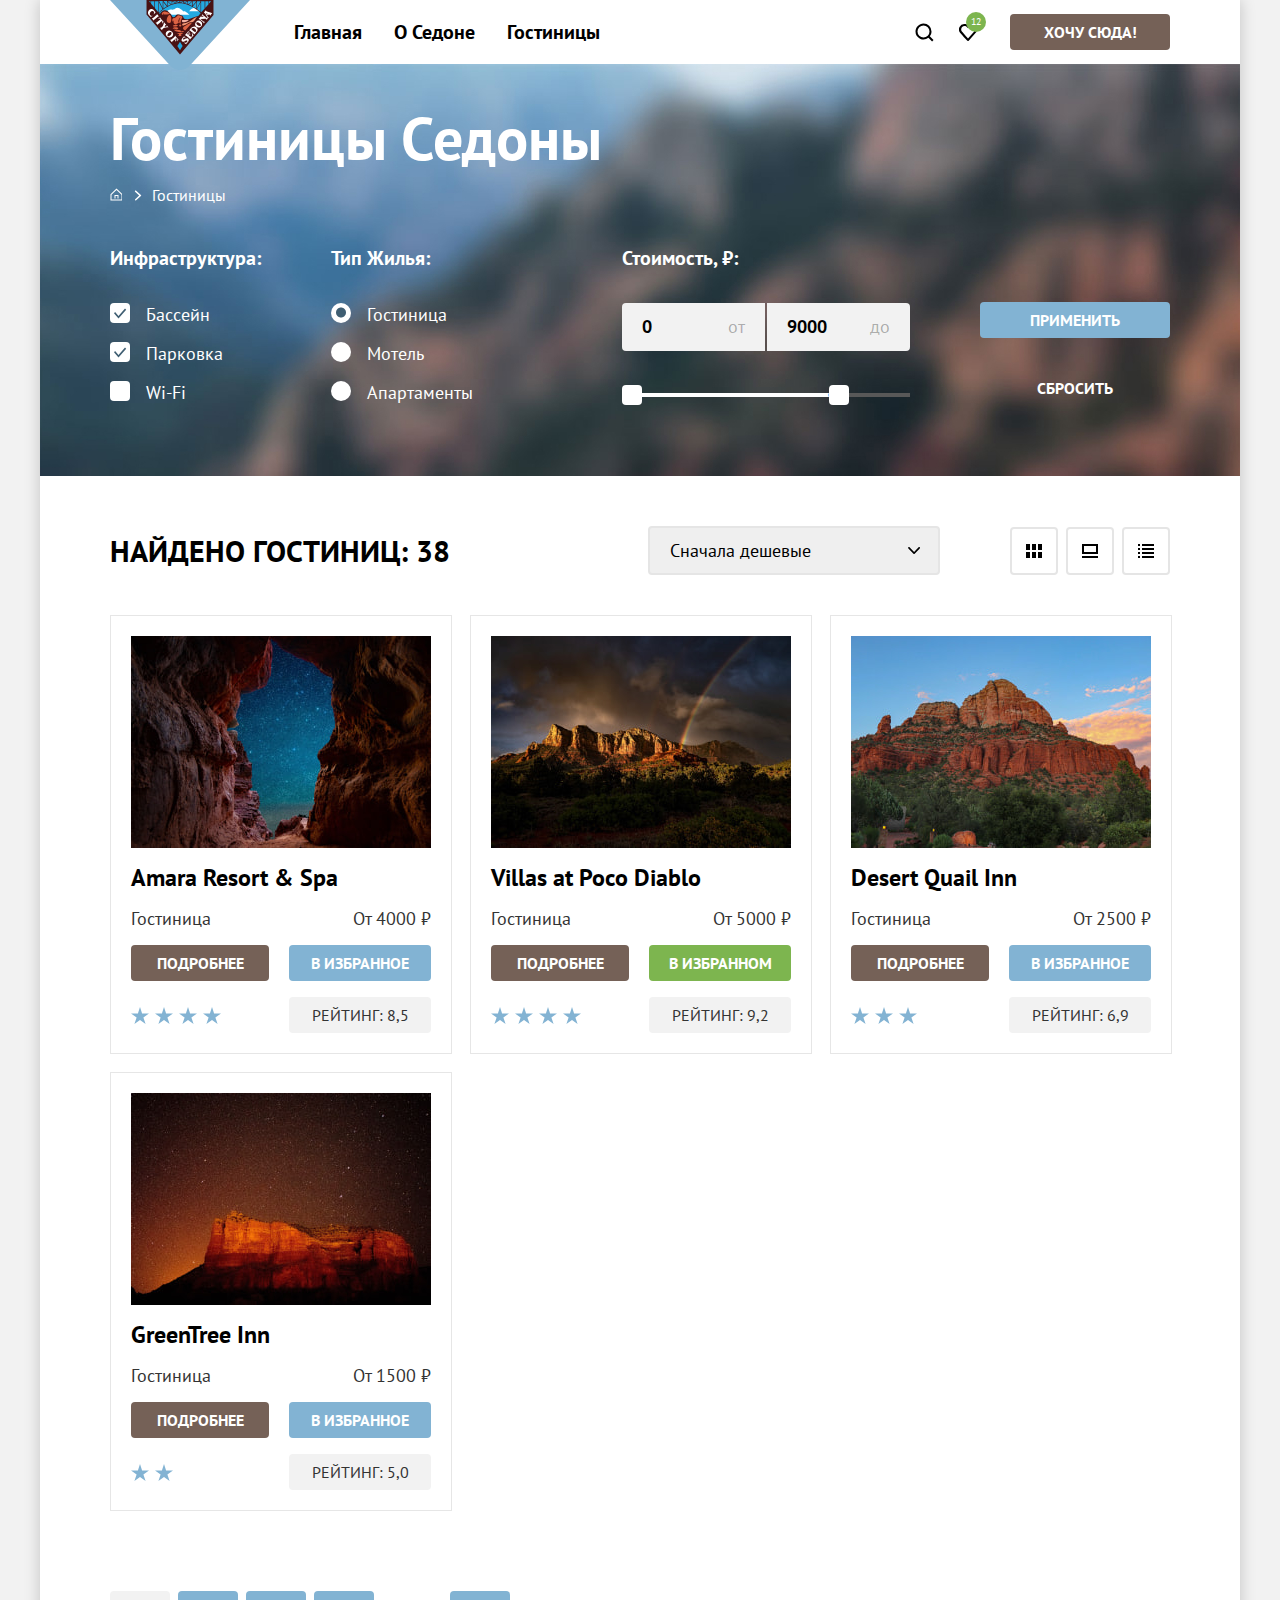
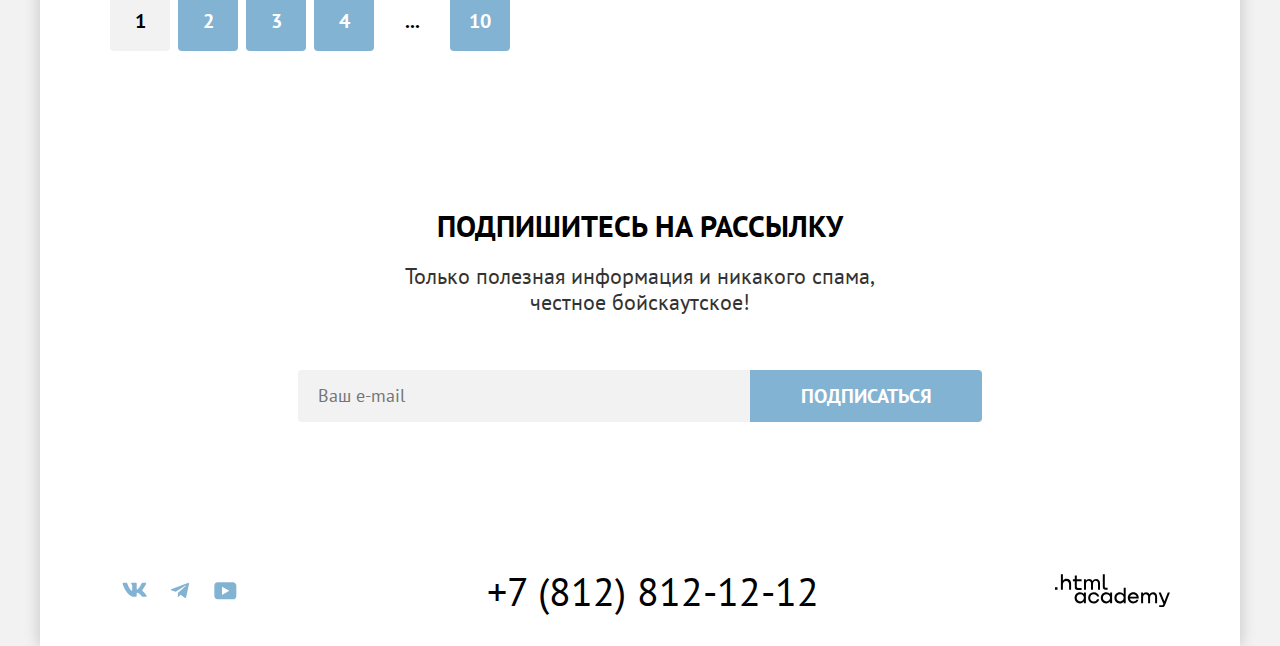
==== commit 7768eb34: "Исправляет мелкие недостатки" ====
--- a/catalog.html
+++ b/catalog.html
@@ -43,9 +43,9 @@
               </a>
             </li>
           </ul>
-            <a class="registration-link bold uppercase" href="#">
-              Хочу сюда!
-            </a>
+          <a class="registration-link bold uppercase" href="modal.html">
+            Хочу сюда!
+          </a>
         </nav>
       </header>
       <main class="main-inner">
@@ -55,7 +55,7 @@
             <li class="breadscrumble-item">
               <a class="breadscrumble-link" href="index.html">
                 <span class="visually-hidden">Главная страница</span>
-                <svg xmlns="http://www.w3.org/2000/svg" width="13" height="13" fill="none">
+                <svg xmlns="http://www.w3.org/2000/svg" width="12" height="13" fill="none">
                   <path class="breadscrumble-home" fill="#fff" d="m6.5.5-6 5.8v6.2h12V6.3L6.5.5Zm5 11h-10V6.7l5-4.8 5 4.8v4.8Z"/><path fill="#fff" d="M4.5 10.5h1V8h2v2.5h1V7h-4v3.5Z"/>
                 </svg>
               </a>
@@ -102,7 +102,7 @@
               <li class="hotel-filter-item">
                 <fieldset class="hotel-filter-group">
                   <legend class="hotel-filter-title bold">
-                    Тип жилья:
+                    Тип Жилья:
                   </legend>
                   <ul class="hoteltype-filter-list">
                     <li class="hoteltype-filter-item">
@@ -143,10 +143,10 @@
                     </li>
                     <li class="price-filter-item">
                       <input class="price-filter-max bold" type="text" value="9000" name="price-max">
-                    </li>
-                    <label class="price-max-label">
-                      до
-                    </label>
+                      <label class="price-max-label">
+                        до
+                      </label>
+                    </li>
                   </ul>
                   <div class="range-wrapper">
                     <input class="price-range-min" type="range" min="1" max="15" value="1">
@@ -220,7 +220,7 @@
               <p class="rating-star stars-four">
                 <span class="visually-hidden">Уровень гостиницы - четыре звезды</span>
               </p>
-              <p class="rating uppercase" href="#">
+              <p class="rating uppercase">
                 Рейтинг: 8,5
               </p>
             </li>
@@ -246,7 +246,7 @@
               <p class="rating-star stars-four">
                 <span class="visually-hidden">Уровень гостиницы - четыре звезды</span>
               </p>
-              <p class="rating uppercase" href="#">
+              <p class="rating uppercase">
                 Рейтинг: 9,2
               </p>
             </li>
@@ -272,7 +272,7 @@
               <p class="rating-star stars-three">
                 <span class="visually-hidden">Уровень гостиницы - три звезды</span>
               </p>
-              <p class="rating uppercase" href="#">
+              <p class="rating uppercase">
                 Рейтинг: 6,9
               </p>
             </li>
@@ -298,7 +298,7 @@
               <p class="rating-star stars-two">
                 <span class="visually-hidden">Уровень гостиницы - две звезды</span>
               </p>
-              <p class="rating uppercase" href="#">
+              <p class="rating uppercase">
                 Рейтинг: 5,0
               </p>
             </li>
@@ -386,7 +386,7 @@
           </address>
           <a class="copyright" href="https://htmlacademy.ru/intensive/htmlcss">
             <span class="visually-hidden">Поиск</span>
-            <svg xmlns="http://www.w3.org/2000/svg" aria-hidden="true" focusable="false" width="116" height="35" viewbox="0 0 116 35" fill="none">
+            <svg xmlns="http://www.w3.org/2000/svg" aria-hidden="true" focusable="false" width="115" height="33" viewbox="0 0 115 33" fill="none">
               <path class="copyright-logo" fill="#000" d="M0 13.26v2.6h2.5v-2.6H0ZM11.6 4.86c-1.6 0-2.8.7-3.6 1.7h-.1V.36h-2v15.5h2v-5.3c0-2.1 1.3-3.6 3.3-3.6 1.8 0 2.9 1.4 2.9 3.2v5.7h2v-6.1c.1-3-1.8-4.9-4.5-4.9ZM26.6 5.16h-4.8v-3.7h-2v3.8h-1.9v2h1.9v6c0 1.7 1 2.7 2.7 2.7h4.1v-2h-3.7c-.7 0-1.1-.4-1.1-1.1v-5.7h4.8v-2ZM41.1 4.96c-1.6 0-2.9.8-3.5 2.1h-.1c-.6-1.2-1.8-2.1-3.4-2.1-1.4 0-2.5.8-3.1 1.8h-.1v-1.6H29v10.6h2v-5.4c0-2 1-3.5 2.6-3.5 1.5 0 2.4 1 2.4 2.6v6.3h2v-5.6c0-2.4 1.4-3.3 2.6-3.3 1.5 0 2.4 1 2.4 2.6v6.3h2v-6.5c.1-2.5-1.4-4.3-3.9-4.3ZM47.8 13.06c0 1.7 1 2.7 2.8 2.7h2v-2h-1.7c-.7 0-1.1-.4-1.1-1.1V.36h-2v12.7ZM28.9 20.06c-.9-1.1-2.2-1.8-3.9-1.8-3.1 0-5.4 2.3-5.4 5.6s2.3 5.6 5.4 5.6c1.8 0 3-.8 3.8-1.9h.1v1.6h2v-10.6h-2v1.5Zm-3.6 7.4c-2.2 0-3.6-1.6-3.6-3.6s1.4-3.6 3.6-3.6 3.6 1.6 3.6 3.6c0 1.9-1.4 3.6-3.6 3.6ZM44.2 22.36c-.5-2.4-2.6-4.1-5.4-4.1a5.4 5.4 0 0 0-5.6 5.6c0 3.1 2.2 5.6 5.6 5.6 2.8 0 4.9-1.8 5.4-4.2h-2.1a3.4 3.4 0 0 1-3.3 2.3c-2.2 0-3.6-1.6-3.6-3.6s1.4-3.6 3.6-3.6c1.6 0 2.8 1 3.3 2.2h2.1v-.2ZM55.1 20.06c-.9-1.1-2.2-1.8-3.9-1.8-3.1 0-5.4 2.3-5.4 5.6s2.3 5.6 5.4 5.6c1.8 0 3-.8 3.8-1.9h.1v1.6h2v-10.6h-2v1.5Zm-3.6 7.4c-2.2 0-3.6-1.6-3.6-3.6s1.4-3.6 3.6-3.6 3.6 1.6 3.6 3.6c0 1.9-1.5 3.6-3.6 3.6ZM68.7 20.16c-.9-1.1-2.2-1.9-3.9-1.9-3.1 0-5.4 2.3-5.4 5.6s2.2 5.6 5.4 5.6c1.7 0 3-.8 3.8-1.8h.1v1.5h2v-15.4h-2v6.4Zm-3.6 7.3c-2.2 0-3.6-1.6-3.6-3.6s1.4-3.6 3.6-3.6 3.6 1.6 3.6 3.6c-.1 2-1.5 3.6-3.6 3.6ZM78.3 18.26c-3.3 0-5.5 2.5-5.5 5.6 0 3 2.1 5.6 5.5 5.6 2.5 0 4.5-1.3 5.2-3.6h-2.1c-.5 1-1.6 1.6-3 1.6-1.9 0-3.3-1.3-3.4-2.9h8.8c.2-3.6-2-6.3-5.5-6.3Zm0 1.9c1.7 0 3 1 3.3 2.6h-6.5c.3-1.5 1.5-2.6 3.2-2.6ZM98.2 18.26c-1.6 0-2.9.8-3.6 2h-.1c-.6-1.2-1.8-2-3.4-2-1.4 0-2.5.7-3.1 1.8v-1.5h-1.9v10.6h2v-5.4c0-2 1-3.4 2.6-3.5 1.5 0 2.4 1 2.4 2.6v6.3h2v-5.6c0-2.4 1.4-3.3 2.6-3.3 1.5 0 2.4 1 2.4 2.6v6.3h2v-6.5c.1-2.6-1.4-4.4-3.9-4.4ZM109.4 27.36l-3.6-8.9h-2.2l4.8 11.6c-.3.9-.7 1.2-1.7 1.2h-2.5v2h2.5c1.8 0 2.8-.8 3.5-2.6l4.7-12.2h-2.1l-3.4 8.9Z"/>
             </svg>
           </a>
--- a/styles/style.css
+++ b/styles/style.css
@@ -70,7 +70,7 @@
 .header-nav {
   display: flex;
   align-items: center;
-  min-height: 62px;
+  min-height: 64px;
 }
 
 .header-logo {
@@ -214,7 +214,7 @@
 
 .registration-link {
   display: block;
-  min-width: 170px;
+  min-width: 160px;
   font-size: 16px;
   line-height: 125%;
   text-decoration: none;
@@ -249,10 +249,11 @@
 
 .hero {
   background-image: url(../images/hero-background-mask.svg), url(../images/hero-background.jpg);
-  background-size: 101%, cover;
+  background-size: 100%, cover;
   background-position: center bottom, center;
   background-repeat: no-repeat;
   background-color: #82B3D3;
+  line-height: 0;
   padding: 51px 20px 82px;
 }
 
@@ -260,7 +261,8 @@
   display: flex;
   flex-direction: column;
   justify-content: center;
-  min-height: 260px;
+  min-height: 261px;
+  margin-bottom: 21px;
   padding: 20px;
 }
 
@@ -313,7 +315,7 @@
   background-image: url(../images/advantages/advantages-rectangle-light.svg);
   background-size: cover;
   background-repeat: no-repeat;
-  margin: 30px auto 30px;
+  margin: 30px auto;
 }
 
 .advantages-description {
@@ -359,6 +361,26 @@
   margin: 30px auto 30px;
 }
 
+.advantages-invite-wrapper {
+  display: flex;
+  flex-direction: column;
+  justify-content: center;
+  min-height: 246px;
+  padding: 20px;
+}
+
+.advantages-invite {
+  font-size: 30px;
+  line-height: 120%;
+  color: #000000;
+  margin: 0;
+  margin-bottom: 20px;
+}
+
+.advantages-invite-description {
+  margin: 0;
+}
+
 .advantages-offer-list {
   display: flex;
   flex-wrap: wrap;
@@ -385,6 +407,7 @@
   font-size: 24px;
   line-height: 117%;
   margin: 0;
+  margin-top: 30px;
   margin-bottom: 30px;
 }
 
@@ -396,17 +419,23 @@
 
 .advantages-house::before {
   content: url(../images/advantages/advantages-house.svg);
-  margin-bottom: 30px;
+  width: 75px;
+  height: 72px;
+  margin: 0 auto;
 }
 
 .advantages-food::before {
   content: url(../images/advantages/advantages-food.svg);
-  margin-bottom: 30px;
+  width: 74px;
+  height: 70px;
+  margin: 0 auto;
 }
 
 .advantages-souvenirs::before {
   content: url(../images/advantages/advantages-souvenirs.svg);
-  margin-bottom: 30px;
+  width: 64px;
+  height: 76px;
+  margin: 0 auto;
 }
 
 .search {
@@ -479,7 +508,7 @@
 
 .subscribe-promo {
   font-size: 30px;
-  line-height: 120%;
+  line-height: 115%;
   color: #ffffff;
   margin: 0;
   margin-bottom: 20px;
@@ -541,22 +570,18 @@
   background-color: #e5e5e5;
 }
 
-.page-footer {
-  padding: 0 70px;
-  text-align: center;
-}
-
 .contacts {
   display: flex;
+  align-items: center;
   justify-content: space-between;
-  align-items: center;
   min-height: 120px;
+  padding: 40px 70px 30px;
 }
 
 .social-list {
   display: flex;
   flex-wrap: wrap;
-  max-width: 150px;
+  width: 183px;
   list-style-type: none;
   margin: 0;
   padding: 0;
@@ -571,7 +596,7 @@
   text-decoration: none;
   color: #000000;
   margin: 0;
-  padding: 13px;
+  padding: 13px 12px;
 }
 
 .social-link:hover .social-link-icon {
@@ -598,7 +623,7 @@
   color: #000000;
   font-style: normal;
   text-decoration: none;
-  padding: 30px;
+  padding: 5px 5px;
 }
 
 .phone:hover {
@@ -615,11 +640,13 @@
 }
 
 .copyright {
+  display: block;
+  width: 157px;
+  text-align: end;
   font-size: 2px;
   line-height: 100%;
-  display: block;
   text-decoration: none;
-  padding: 30px;
+  padding: 8px 0;
 }
 
 .copyright:hover .copyright-logo {
@@ -645,7 +672,7 @@
 
 .filter {
   text-align: left;
-  min-height: 435px;
+  min-height: 412px;
   background-image: url(../images/filter-background.jpg);
   background-size: cover;
   background-position: center;
@@ -659,6 +686,7 @@
   line-height: 130%;
   color: #ffffff;
   margin: 0;
+  margin-bottom: 4px;
 }
 
 .breadscrumble-list {
@@ -666,7 +694,7 @@
   gap: 10px;
   list-style-type: none;
   margin: 0;
-  margin-bottom: 32px;
+  margin-bottom: 39px;
   padding: 0;
 }
 
@@ -730,7 +758,7 @@
   line-height: 120%;
   color: #ffffff;
   margin: 0;
-  margin-bottom: 32px;
+  margin-bottom: 33px;
   padding: 0;
 }
 
@@ -752,11 +780,12 @@
 .infrastructure-check {
   position: relative;
   display: block;
+  box-sizing: content-box;
   width: 20px;
   height: 20px;
   background-color: #ffffff;
   border-radius: 4px;
-  margin-bottom: 17px;
+  margin-bottom: 19px;
   cursor: pointer;
 }
 
@@ -781,8 +810,7 @@
 }
 
 .infrastructure-filter-item .control-input:focus + .infrastructure-check {
-  outline: none;
-  border: 2px solid #68A2CA;
+  outline: 2px solid #68A2CA;
   border-radius: 4px;
 }
 
@@ -799,10 +827,10 @@
   display: block;
   width: 20px;
   height: 20px;
+  box-sizing: content-box;
   background-color: #ffffff;
-  border: 2px solid transparent;
   border-radius: 50%;
-  margin-bottom: 17px;
+  margin-bottom: 19px;
   cursor: pointer;
 }
 
@@ -841,8 +869,7 @@
 }
 
 .hoteltype-filter-item .control-input:focus + .hoteltype-check {
-  outline: none;
-  border: 2px solid #68A2CA;
+  outline: 2px solid #68A2CA;
   border-radius: 50%;
 }
 
@@ -860,7 +887,7 @@
   gap: 2px;
   width: 288px;
   list-style-type: none;
-  margin: 0 0 28px;
+  margin: 0 0 34px;
   padding: 0;
 }
 
@@ -883,8 +910,9 @@
 }
 
 .price-filter-min {
-  width: 143px;
-  min-height: 48px;
+  width: 103px;
+  min-height: 24px;
+  box-sizing: content-box;
   font-family: inherit;
   margin: 0;
   font-size: 18px;
@@ -897,15 +925,14 @@
 }
 
 .price-filter-min:focus {
-  padding: 9px 17px;
-  outline: none;
-  border: 3px solid #83B3D3;
+  outline: 3px solid #83B3D3;
   border-radius: 4px 0 0 4px;
 }
 
 .price-filter-max {
-  width: 143px;
+  width: 103px;
   min-height: 24px;
+  box-sizing: content-box;
   font-family: inherit;
   margin: 0;
   font-size: 18px;
@@ -918,9 +945,7 @@
 }
 
 .price-filter-max:focus {
-  padding: 9px 17px;
-  outline: none;
-  border: 3px solid #83B3D3;
+  outline: 3px solid #83B3D3;
   border-radius: 0 4px 4px 0;
 }
 
@@ -952,6 +977,7 @@
 
 .range-slider-min {
   position: absolute;
+  box-sizing: content-box;
   top: 0;
   left: 0;
   display: block;
@@ -963,21 +989,19 @@
 }
 
 .price-range-min:focus + .range-slider-min {
-  outline: none;
-  border: 3px solid #83B3D3;
+  outline: 2px solid #83B3D3;
   border-radius: 4px;
 }
 
 .range-slider-min:active {
-  outline: none;
-  border: 2px solid #83B3D3;
+  outline: 2px solid #83B3D3;
   border-radius: 4px;
 }
 
 .price-range-max {
   position: absolute;
   top: 8px;
-  left: 213px;
+  left: 215px;
   width: 1px;
   height: 1px;
 }
@@ -989,17 +1013,18 @@
 .range-line-max {
   position: absolute;
   top: 8px;
-  left: 220px;
-  display: block;
-  width: 68px;
+  left: 227px;
+  display: block;
+  width: 61px;
   height: 4px;
   background-color: #585858;
 }
 
 .range-slider-max {
   position: absolute;
+  box-sizing: content-box;
   top: 0;
-  left: 200px;
+  left: 207px;
   display: block;
   width: 20px;
   height: 20px;
@@ -1009,14 +1034,12 @@
 }
 
 .price-range-max:focus + .range-slider-max {
-  outline: none;
-  border: 3px solid #83B3D3;
+  outline: 2px solid #83B3D3;
   border-radius: 4px;
 }
 
 .range-slider-max:active {
-  outline: none;
-  border: 2px solid #83B3D3;
+  outline: 2px solid #83B3D3;
   border-radius: 4px;
 }
 
@@ -1054,10 +1077,11 @@
 }
 
 .button-filter-reset {
+  box-sizing: content-box;
   font-family: inherit;
   font-size: 16px;
   line-height: 125%;
-  width: 190px;
+  width: 170px;
   background-color: transparent;
   color: #ffffff;
   border: none;
@@ -1070,8 +1094,7 @@
 }
 
 .button-filter-reset:focus {
-  outline: none;
-  border: 3px solid #68A2CA;
+  outline: 3px solid #68A2CA;
   border-radius: 4px;
 }
 
@@ -1104,11 +1127,12 @@
 
 .catalog-sort {
   position: relative;
+  font-family: inherit;
   font-size: 18px;
   font-weight: 400;
   line-height: 117%;
   min-width: 292px;
-  min-height: 49px;
+  min-height: 48px;
   border: 2px solid #E5E5E5;
   border-radius: 4px;
   margin-right: 70px;
@@ -1116,7 +1140,7 @@
   appearance: none;
   background-image: url(../images/icons/arrow-down.svg);
   background-repeat: no-repeat;
-  background-position: right 21px center;
+  background-position: right 18px center;
 }
 
 .catalog-sort:hover {
@@ -1129,7 +1153,7 @@
 }
 
 .catalog-sort:disabled {
-  border-color: (0, 0, 0, 0.3)
+  border-color: rgba(0, 0, 0, 0.3);
 }
 
 .viewtype-list {
@@ -1142,8 +1166,8 @@
 
 .viewtype-item {
   display: block;
-  min-width: 50px;
-  min-height: 50px;
+  min-width: 48px;
+  min-height: 48px;
   margin: 0;
   padding: 9px 14px;
   border: 2px solid #E5E5E5;
@@ -1184,7 +1208,7 @@
 .hotel-list {
   display: grid;
   grid-template-columns: 1fr 1fr 1fr;
-  gap: 16px;
+  gap: 18px;
   list-style-type: none;
   margin: 0;
   margin-bottom: 80px;
@@ -1239,9 +1263,12 @@
 }
 
 .moredetails {
+  display: block;
+  font-family: inherit;
   font-size: 16px;
   line-height: 125%;
   text-decoration: none;
+  width: 138px;
   background-color: #756157;
   color: #ffffff;
   padding: 8px;
@@ -1425,9 +1452,9 @@
   flex-direction: column;
   justify-content: center;
   align-items: center;
-  min-height: 375px;
+  min-height: 415px;
   background-color: #ffffff;
-  padding: 20px;
+  padding: 96px 20px 104px;
 }
 
 .subscribe-promo-inner {
@@ -1496,11 +1523,13 @@
 .modal-search-group {
   border: none;
   margin: 0;
-  margin-bottom: 40px;
+  margin-bottom: 48px;
   padding: 0;
 }
 
 .modal-search-title {
+  display: block;
+  max-width: 500px;
   font-size: 30px;
   line-height: 120%;
   color: #000000;
@@ -1510,26 +1539,28 @@
 
 .modal-search-container {
   display: grid;
-  row-gap: 48px;
   grid-template-columns: 137px 197px 131px 112px;
+  row-gap: 4px;
   align-items: center;
 }
 
 .modal-search-label {
   position: relative;
+  grid-column: span 1;
   font-size: 20px;
   line-height: 120%;
   color: #000000;
+  margin: 0;
+  padding-right: 4px;
 }
 
 .modal-search-date {
   position: relative;
-  display: flex;
-  flex-direction: column;
-  grid-column: span 3;
+  grid-column: 2 / -1;
 }
 
 .modal-date-input {
+  width: 100%;
   font-family: inherit;
   font-size: 18px;
   line-height: 133%;
@@ -1552,8 +1583,8 @@
 
 .modal-date-input-calendar {
   position: absolute;
-  top: 14px;
-  right: 14px;
+  top: 15px;
+  right: 15px;
   display: block;
   width: 20px;
   height: 20px;
@@ -1579,21 +1610,25 @@
 }
 
 .modal-search-date-past {
-  position: absolute;
-  top: 52px;
-  left: 20px;
+  grid-column: 2 / -1;
+  align-self: start;
+  min-height: 40px;
   font-size: 16px;
   line-height: 131%;
   color: #ff5757;
+  margin: 0;
+  padding: 1px 21px;
 }
 
 .modal-search-date-future {
-  position: absolute;
-  top: 52px;
-  left: 20px;
+  grid-column: 2 / -1;
+  align-self: start;
+  min-height: 40px;
   font-size: 16px;
   line-height: 131%;
   color: #333333;
+  margin: 0;
+  padding: 1px 21px;
 }
 
 .modal-old-input {
@@ -1690,10 +1725,12 @@
   background-image: url(../images/icons/info.svg);
   background-position: center;
   background-repeat: no-repeat;
+  cursor: pointer;
 }
 
 .popover {
   position: absolute;
+  display: none;
   top: 41px;
   left: -118px;
   font-family: inherit;
@@ -1727,6 +1764,10 @@
   line-height: 125%;
 }
 
+.modal-old-info:hover .popover {
+  display: block;
+}
+
 .modal-search-button {
   font-family: inherit;
   font-size: 20px;
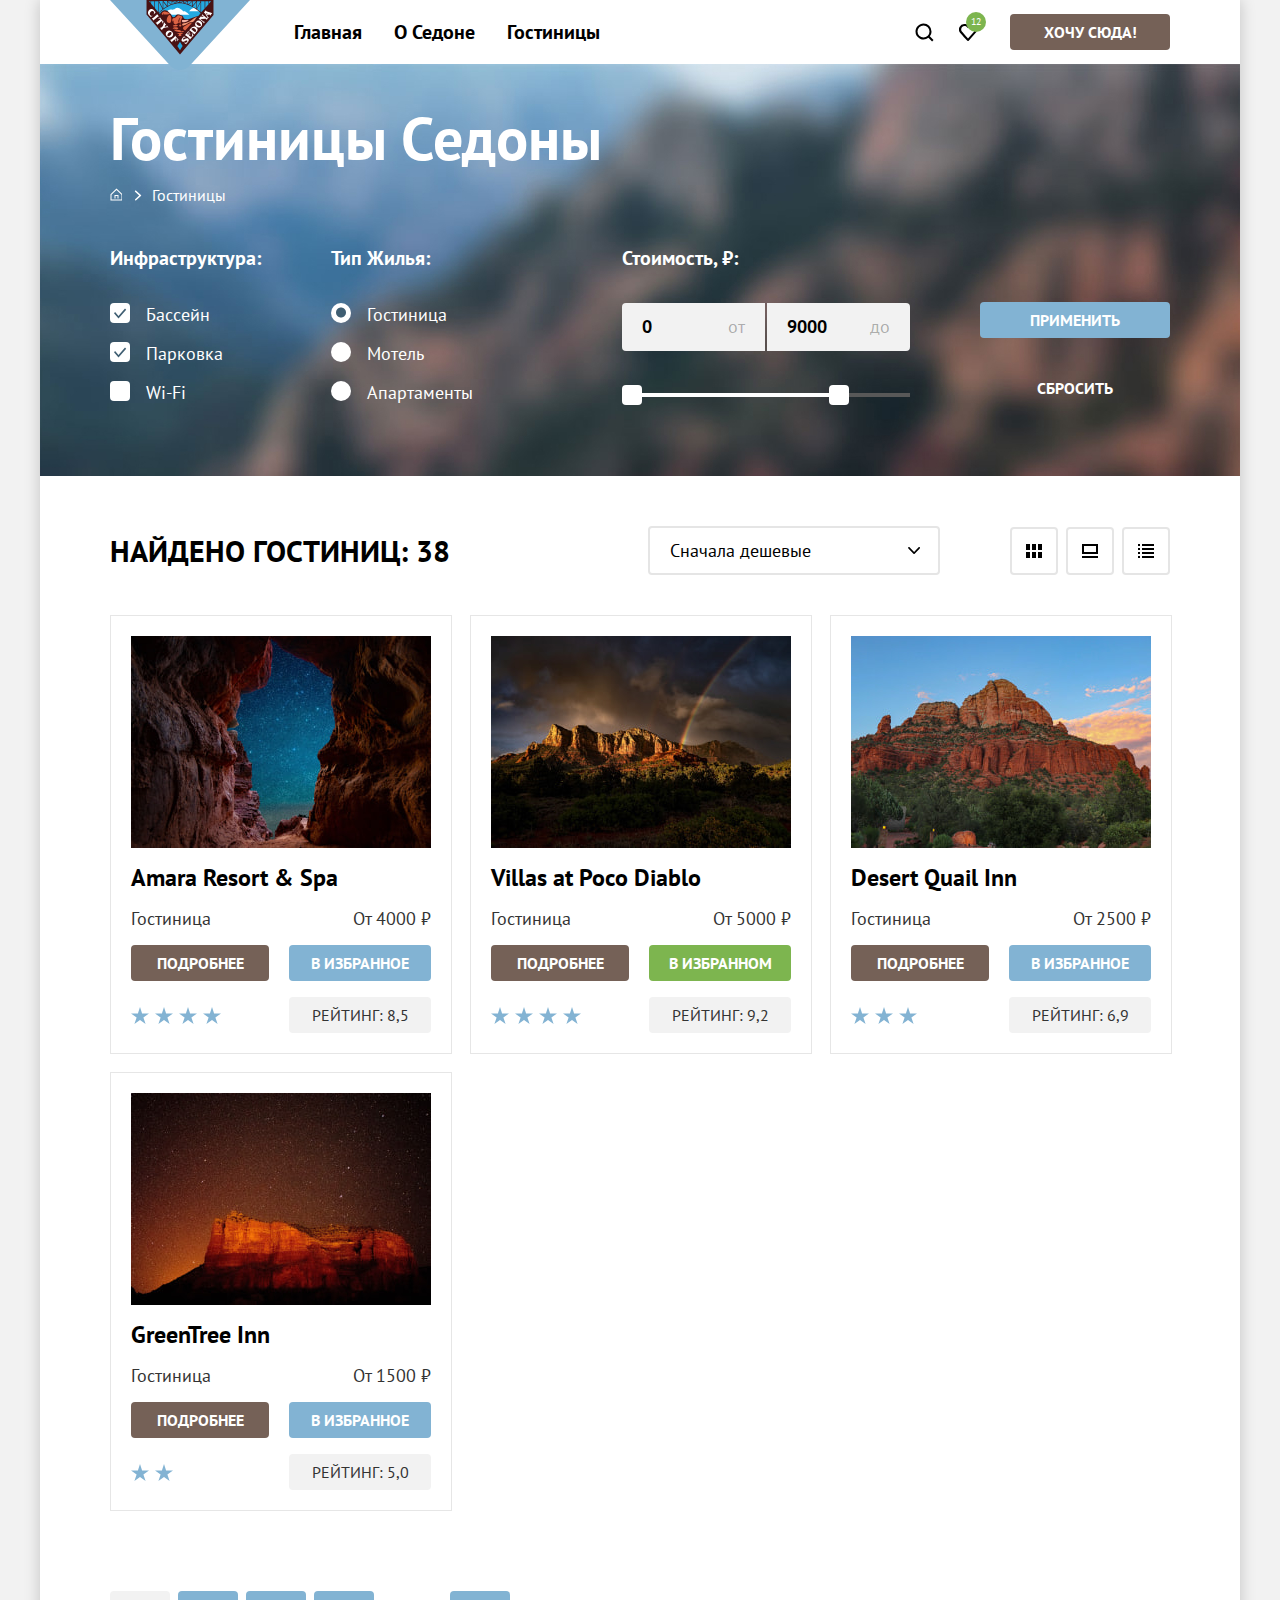
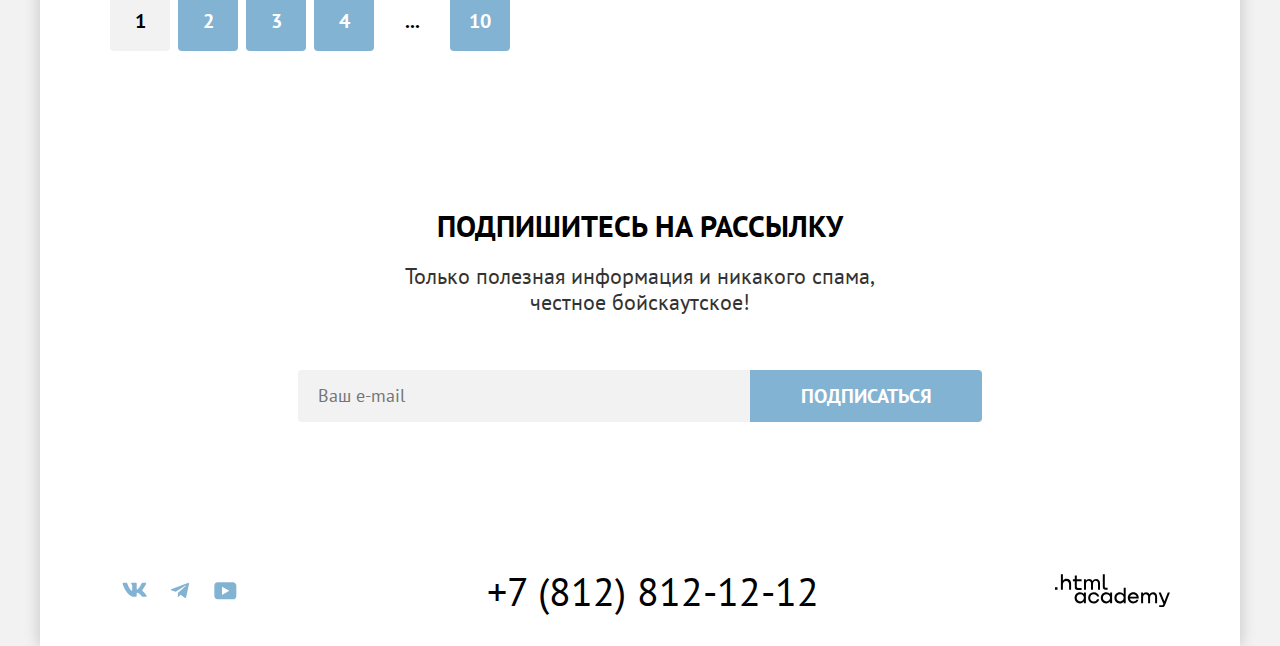
==== commit 5634ff7a: "Готовит проект к защите" ====
--- a/catalog.html
+++ b/catalog.html
@@ -43,7 +43,7 @@
               </a>
             </li>
           </ul>
-          <a class="registration-link bold uppercase" href="modal.html">
+          <a class="registration-link bold uppercase" href="#">
             Хочу сюда!
           </a>
         </nav>
@@ -149,11 +149,9 @@
                     </li>
                   </ul>
                   <div class="range-wrapper">
-                    <input class="price-range-min" type="range" min="1" max="15" value="1">
-                    <span class="range-slider-min"></span>
+                    <button class="range-slider-min"></button>
                     <span class="range-line-min"></span>
-                    <input class="price-range-max" type="range" min="1" max="15" value="11">
-                    <span class="range-slider-max"></span>
+                    <button class="range-slider-max"></button>
                     <span class="range-line-max"></span>
                   </div>
                 </fieldset>
--- a/styles/style.css
+++ b/styles/style.css
@@ -15,7 +15,8 @@
 }
 
 * {
-  box-sizing: border-box;
+  -webkit-box-sizing: border-box;
+          box-sizing: border-box;
 }
 
 html {
@@ -29,18 +30,24 @@
   font-family: "PT Sans", sans-serif;
   font-size: 22px;
   line-height: 118%;
+  color: #333333;
   background-color: #f2f2f2;
-  color: #333333;
 }
 
 .page-container {
-  display: flex;
-  flex-direction: column;
+  display: -webkit-box;
+  display: -ms-flexbox;
+  display: flex;
+  -webkit-box-orient: vertical;
+  -webkit-box-direction: normal;
+      -ms-flex-direction: column;
+          flex-direction: column;
   width: 1200px;
   min-height: 100%;
   margin: 0 auto;
   background-color: #ffffff;
-  box-shadow: 0 0 15px rgba(0, 0, 0, 0.2);
+  -webkit-box-shadow: 0 0 15px rgba(0, 0, 0, 0.2);
+          box-shadow: 0 0 15px rgba(0, 0, 0, 0.2);
 }
 
 .bold {
@@ -68,8 +75,12 @@
 }
 
 .header-nav {
-  display: flex;
-  align-items: center;
+  display: -webkit-box;
+  display: -ms-flexbox;
+  display: flex;
+  -webkit-box-align: center;
+      -ms-flex-align: center;
+          align-items: center;
   min-height: 64px;
 }
 
@@ -83,91 +94,103 @@
 }
 
 .header-logo:focus {
-  outline: none;
   top: -8px;
+  outline: none;
 }
 
 .header-logo:active {
-  outline: none;
   top: -10px;
+  outline: none;
 }
 
 .header-nav-list {
-  display: flex;
-  flex-wrap: wrap;
+  display: -webkit-box;
+  display: -ms-flexbox;
+  display: flex;
+  -ms-flex-wrap: wrap;
+      flex-wrap: wrap;
   max-width: 500px;
-  list-style-type: none;
   margin: 0;
   margin-left: 168px;
   padding: 0;
+  list-style-type: none;
 }
 
 .header-nav-link {
   display: block;
+  padding: 16px;
   font-size: 20px;
   line-height: 120%;
+  color: #000000;
   text-decoration: none;
-  color: #000000;
-  padding: 16px;
-}
-
-.header-nav-link {
-  display: block;
-  font-size: 20px;
-  line-height: 120%;
-  text-decoration: none;
-  color: #000000;
-  padding: 16px;
 }
 
 .header-nav-link:hover {
-  position: relative;
-  text-decoration: underline;
-  text-decoration-color: #756257;
+  -moz-text-decoration-line: underline;
+       text-decoration-line: underline;
+  -moz-text-decoration-color: #756257;
+       text-decoration-color: #756257;
+  -moz-text-decoration-style: solid;
+       text-decoration-style: solid;
   text-underline-offset: 23px;
   text-decoration-thickness: 2px;
 }
 
 .header-nav-link:focus {
-  outline: none;
-  position: relative;
-  text-decoration: underline;
-  text-decoration-color: #756257;
+  -moz-text-decoration-line: underline;
+       text-decoration-line: underline;
+  -moz-text-decoration-color: #756257;
+       text-decoration-color: #756257;
+  -moz-text-decoration-style: solid;
+       text-decoration-style: solid;
   text-underline-offset: 23px;
   text-decoration-thickness: 2px;
+  outline: none;
 }
 
 .header-nav-link:active {
-  position: relative;
-  text-decoration: underline;
-  text-decoration-color: #756257;
+  -moz-text-decoration-line: underline;
+       text-decoration-line: underline;
+  -moz-text-decoration-color: #756257;
+       text-decoration-color: #756257;
+  -moz-text-decoration-style: solid;
+       text-decoration-style: solid;
+  text-decoration-thickness: 4px;
   text-underline-offset: 23px;
-  text-decoration-thickness: 4px;
 }
 
 .header-add-list {
-  display: flex;
-  flex-wrap: wrap;
-  list-style-type: none;
+  display: -webkit-box;
+  display: -ms-flexbox;
+  display: flex;
+  -ms-flex-wrap: wrap;
+      flex-wrap: wrap;
   margin: 0;
   margin-left: auto;
   padding: 0 20px;
+  list-style-type: none;
 }
 
 .header-add-item {
-  display: flex;
-  justify-content: center;
-  align-items: center;
+  display: -webkit-box;
+  display: -ms-flexbox;
+  display: flex;
+  -webkit-box-pack: center;
+      -ms-flex-pack: center;
+          justify-content: center;
+  -webkit-box-align: center;
+      -ms-flex-align: center;
+          align-items: center;
 }
 
 .header-add-link {
+  min-width: 44px;
+  min-height: 44px;
+  padding: 12px;
   font-size: 16px;
   line-height: 100%;
-  min-width: 44px;
-  min-height: 44px;
+  color: #000000;
   text-decoration: none;
-  color: #000000;
-  padding: 12px;
   background-size: auto;
   background-position: center;
   background-repeat: no-repeat;
@@ -187,40 +210,46 @@
 }
 
 .header-add-link:focus {
-  outline: none;
   background-size: 55%;
+  outline: none;
 }
 
 .header-add-link:active {
-  outline: none;
   background-size: 50%;
+  outline: none;
 }
 
 .favorites-number {
-  display: flex;
-  justify-content: center;
-  align-items: center;
   position: absolute;
   top: 2px;
   left: 20px;
+  display: -webkit-box;
+  display: -ms-flexbox;
+  display: flex;
+  -webkit-box-pack: center;
+      -ms-flex-pack: center;
+          justify-content: center;
+  -webkit-box-align: center;
+      -ms-flex-align: center;
+          align-items: center;
+  min-width: 20px;
+  min-height: 20px;
   font-size: 10px;
   line-height: 100%;
-  min-width: 20px;
-  min-height: 20px;
+  color: #ffffff;
+  background-color: #7DB54F;
   border-radius: 50%;
-  background-color: #7DB54F;
-  color: #ffffff;
 }
 
 .registration-link {
   display: block;
   min-width: 160px;
+  padding: 8px 5px;
   font-size: 16px;
   line-height: 125%;
+  color: #ffffff;
   text-decoration: none;
   background-color: #756157;
-  color: #ffffff;
-  padding: 8px 5px;
   border-radius: 4px;
 }
 
@@ -229,13 +258,13 @@
 }
 
 .registration-link:focus {
-  outline: none;
   background-color: #615048;
+  outline: none;
 }
 
 .registration-link:active {
+  color: rgba(255, 255, 255, 0.3);
   background-color: #756157;
-  color: rgba(255, 255, 255, 0.3);
 }
 
 .registration-link:disabled {
@@ -243,35 +272,44 @@
 }
 
 .main-index {
-  flex-grow: 1;
+  -webkit-box-flex: 1;
+      -ms-flex-positive: 1;
+          flex-grow: 1;
   text-align: center;
 }
 
 .hero {
+  padding: 51px 20px 82px;
+  line-height: 0;
+  background-color: #82B3D3;
   background-image: url(../images/hero-background-mask.svg), url(../images/hero-background.jpg);
   background-size: 100%, cover;
   background-position: center bottom, center;
   background-repeat: no-repeat;
-  background-color: #82B3D3;
-  line-height: 0;
-  padding: 51px 20px 82px;
 }
 
 .advantages-promo-wrapper {
-  display: flex;
-  flex-direction: column;
-  justify-content: center;
+  display: -webkit-box;
+  display: -ms-flexbox;
+  display: flex;
+  -webkit-box-orient: vertical;
+  -webkit-box-direction: normal;
+      -ms-flex-direction: column;
+          flex-direction: column;
+  -webkit-box-pack: center;
+      -ms-flex-pack: center;
+          justify-content: center;
   min-height: 261px;
   margin-bottom: 21px;
   padding: 20px;
 }
 
 .advantages-promo {
+  margin: 0;
+  margin-bottom: 26px;
   font-size: 30px;
   line-height: 120%;
   color: #000000;
-  margin: 0;
-  margin-bottom: 25px;
 }
 
 .advantages-promo-description {
@@ -279,32 +317,44 @@
 }
 
 .advantages-list {
-  display: flex;
-  flex-wrap: wrap;
+  display: -webkit-box;
+  display: -ms-flexbox;
+  display: flex;
+  -ms-flex-wrap: wrap;
+      flex-wrap: wrap;
+  margin: 0;
+  padding: 0;
   list-style-type: none;
-  margin: 0;
-  padding: 0;
 }
 
 .advantages-item-dark {
-  display: flex;
+  display: -webkit-box;
+  display: -ms-flexbox;
+  display: flex;
+  color: #ffffff;
   background-color: #82B3D3;
-  color: #ffffff;
 }
 
 .advantages-item-wrapper {
-  display: flex;
-  flex-direction: column;
-  justify-content: center;
+  display: -webkit-box;
+  display: -ms-flexbox;
+  display: flex;
+  -webkit-box-orient: vertical;
+  -webkit-box-direction: normal;
+      -ms-flex-direction: column;
+          flex-direction: column;
+  -webkit-box-pack: center;
+      -ms-flex-pack: center;
+          justify-content: center;
   width: 400px;
   min-height: 385px;
   padding: 20px;
 }
 
 .advantages-item-title {
+  margin: 0;
   font-size: 24px;
   line-height: 117%;
-  margin: 0;
 }
 
 .advantages-item-dark .advantages-item-title::after {
@@ -312,26 +362,27 @@
   display: block;
   width: 60px;
   height: 2px;
+  margin: 30px auto;
   background-image: url(../images/advantages/advantages-rectangle-light.svg);
   background-size: cover;
   background-repeat: no-repeat;
-  margin: 30px auto;
 }
 
 .advantages-description {
+  margin: 0;
   font-size: 18px;
   font-weight: 400;
   line-height: 117%;
-  margin: 0;
 }
 
 .advantages-image {
-  object-fit: cover;
+  -o-object-fit: cover;
+     object-fit: cover;
 }
 
 .advantages-item-light {
+  color: #000000;
   background-color: rgba(131, 179, 211, 0.12);
-  color: #000000;
 }
 
 .advantages-item-light .advantages-item-title::after {
@@ -339,15 +390,15 @@
   display: block;
   width: 60px;
   height: 2px;
+  margin: 30px auto 30px;
   background-image: url(../images/advantages/advantages-rectangle-dark.svg);
   background-size: cover;
   background-repeat: no-repeat;
-  margin: 30px auto 30px;
 }
 
 .advantages-item-medium {
+  color: #000000;
   background-color: rgba(131, 179, 211, 0.2);
-  color: #000000;
 }
 
 .advantages-item-medium .advantages-item-title::after {
@@ -355,26 +406,33 @@
   display: block;
   width: 60px;
   height: 2px;
+  margin: 30px auto 30px;
   background-image: url(../images/advantages/advantages-rectangle-dark.svg);
   background-size: cover;
   background-repeat: no-repeat;
-  margin: 30px auto 30px;
 }
 
 .advantages-invite-wrapper {
-  display: flex;
-  flex-direction: column;
-  justify-content: center;
+  display: -webkit-box;
+  display: -ms-flexbox;
+  display: flex;
+  -webkit-box-orient: vertical;
+  -webkit-box-direction: normal;
+      -ms-flex-direction: column;
+          flex-direction: column;
+  -webkit-box-pack: center;
+      -ms-flex-pack: center;
+          justify-content: center;
   min-height: 246px;
   padding: 20px;
 }
 
 .advantages-invite {
+  margin: 0;
+  margin-bottom: 20px;
   font-size: 30px;
   line-height: 120%;
   color: #000000;
-  margin: 0;
-  margin-bottom: 20px;
 }
 
 .advantages-invite-description {
@@ -382,39 +440,49 @@
 }
 
 .advantages-offer-list {
-  display: flex;
-  flex-wrap: wrap;
+  display: -webkit-box;
+  display: -ms-flexbox;
+  display: flex;
+  -ms-flex-wrap: wrap;
+      flex-wrap: wrap;
+  margin: 0;
+  padding: 0;
   list-style-type: none;
-  margin: 0;
-  padding: 0;
 }
 
 .advantages-offer-item-medium {
+  color: #000000;
   background-color: rgba(131, 179, 211, 0.12);
-  color: #000000;
 }
 
 .advantages-offer-item-wrapper {
-  display: flex;
-  flex-direction: column;
-  justify-content: center;
+  display: -webkit-box;
+  display: -ms-flexbox;
+  display: flex;
+  -webkit-box-orient: vertical;
+  -webkit-box-direction: normal;
+      -ms-flex-direction: column;
+          flex-direction: column;
+  -webkit-box-pack: center;
+      -ms-flex-pack: center;
+          justify-content: center;
   width: 400px;
   min-height: 385px;
   padding: 20px;
 }
 
 .advantages-offer-title {
+  margin: 0;
+  margin-top: 30px;
+  margin-bottom: 30px;
   font-size: 24px;
   line-height: 117%;
-  margin: 0;
-  margin-top: 30px;
-  margin-bottom: 30px;
 }
 
 .advantages-offer-description {
+  margin: 0;
   font-size: 18px;
   line-height: 117%;
-  margin: 0;
 }
 
 .advantages-house::before {
@@ -439,20 +507,29 @@
 }
 
 .search {
-  display: flex;
-  flex-direction: column;
-  justify-content: center;
-  align-items: center;
+  display: -webkit-box;
+  display: -ms-flexbox;
+  display: flex;
+  -webkit-box-orient: vertical;
+  -webkit-box-direction: normal;
+      -ms-flex-direction: column;
+          flex-direction: column;
+  -webkit-box-pack: center;
+      -ms-flex-pack: center;
+          justify-content: center;
+  -webkit-box-align: center;
+      -ms-flex-align: center;
+          align-items: center;
   min-height: 405px;
   padding: 20px;
 }
 
 .search-promo {
+  margin: 0;
+  margin-bottom: 20px;
   font-size: 30px;
   line-height: 120%;
   color: #000000;
-  margin: 0;
-  margin-bottom: 20px;
 }
 
 .search-promo-description {
@@ -462,15 +539,15 @@
 
 .button-search-hotel {
   display: block;
+  min-width: 376px;
+  padding: 8px 5px;
   font-family: inherit;
   font-size: 20px;
   line-height: 180%;
-  min-width: 376px;
+  color: #ffffff;
   background-color: #756157;
-  color: #ffffff;
-  border: none;
-  border-radius: 4px;
-  padding: 8px 5px;
+  border: none;
+  border-radius: 4px;
   cursor: pointer;
 }
 
@@ -479,13 +556,13 @@
 }
 
 .button-search-hotel:focus {
-  outline: none;
   background-color: #615048;
+  outline: none;
 }
 
 .button-search-hotel:active {
+  color: rgba(255, 255, 255, 0.3);
   background-color: #756157;
-  color: rgba(255, 255, 255, 0.3);
 }
 
 .button-search-hotel:disabled {
@@ -493,60 +570,79 @@
 }
 
 .subscribe {
-  display: flex;
-  flex-direction: column;
-  justify-content: center;
-  align-items: center;
+  display: -webkit-box;
+  display: -ms-flexbox;
+  display: flex;
+  -webkit-box-orient: vertical;
+  -webkit-box-direction: normal;
+      -ms-flex-direction: column;
+          flex-direction: column;
+  -webkit-box-pack: center;
+      -ms-flex-pack: center;
+          justify-content: center;
+  -webkit-box-align: center;
+      -ms-flex-align: center;
+          align-items: center;
   min-height: 415px;
+  padding: 20px;
+  background-color: #82B3D3;
   background-image: url(../images/subscribe-background.jpg);
   background-size: cover;
   background-position: center;
   background-repeat: no-repeat;
-  background-color: #82B3D3;
-  padding: 20px;
 }
 
 .subscribe-promo {
+  margin: 0;
+  margin-bottom: 20px;
   font-size: 30px;
   line-height: 115%;
   color: #ffffff;
-  margin: 0;
-  margin-bottom: 20px;
 }
 
 .subscribe-description {
+  margin: 0;
+  margin-bottom: 54px;
   color: #ffffff;
-  margin: 0;
-  margin-bottom: 54px;
 }
 
 .form-subscribe {
+  display: -webkit-box;
+  display: -ms-flexbox;
   display: flex;
 }
 
 .input-subscribe {
   min-width: 452px;
   min-height: 52px;
+  padding: 12px 20px;
   font-family: inherit;
   font-size: 18px;
+  line-height: 133%;
   font-weight: 400;
-  line-height: 133%;
+  color: #000000;
   background-color: #F2F2F2;
-  color: #000000;
-  padding: 12px 20px;
   border: none;
   border-radius: 4px 0 0 4px;
 }
 
+.input-subscribe:hover {
+  outline: 3px solid #83B3D3;
+}
+
+.input-subscribe:focus {
+  outline: 3px solid #83B3D3;
+}
+
 .button-subscribe {
+  min-width: 232px;
+  min-height: 52px;
+  padding: 8px 10px;
   font-family: inherit;
   font-size: 20px;
   line-height: 180%;
+  color: #ffffff;
   background-color: #82B3D3;
-  color: #ffffff;
-  padding: 8px 10px;
-  min-width: 232px;
-  min-height: 52px;
   border: none;
   border-radius: 0 4px 4px 0;
   cursor: pointer;
@@ -557,13 +653,13 @@
 }
 
 .button-subscribe:focus {
-  outline: none;
   background-color: #68A2CA;
+  outline: none;
 }
 
 .button-subscribe:active {
+  color: rgba(255, 255, 255, 0.3);
   background-color: #82B3D3;
-  color: rgba(255, 255, 255, 0.3);
 }
 
 .button-subscribe:disabled {
@@ -571,32 +667,43 @@
 }
 
 .contacts {
-  display: flex;
-  align-items: center;
-  justify-content: space-between;
+  display: -webkit-box;
+  display: -ms-flexbox;
+  display: flex;
+  -webkit-box-pack: justify;
+      -ms-flex-pack: justify;
+          justify-content: space-between;
+  -webkit-box-align: center;
+      -ms-flex-align: center;
+          align-items: center;
   min-height: 120px;
   padding: 40px 70px 30px;
 }
 
 .social-list {
-  display: flex;
-  flex-wrap: wrap;
+  display: -webkit-box;
+  display: -ms-flexbox;
+  display: flex;
+  -ms-flex-wrap: wrap;
+      flex-wrap: wrap;
   width: 183px;
+  margin: 0;
+  padding: 0;
   list-style-type: none;
-  margin: 0;
-  padding: 0;
 }
 
 .social-link {
+  display: -webkit-box;
+  display: -ms-flexbox;
   display: flex;
   min-width: 20px;
   min-height: 20px;
+  margin: 0;
+  padding: 13px 12px;
   font-size: 20px;
   line-height: 100%;
+  color: #000000;
   text-decoration: none;
-  color: #000000;
-  margin: 0;
-  padding: 13px 12px;
 }
 
 .social-link:hover .social-link-icon {
@@ -617,13 +724,13 @@
 
 .phone {
   display: block;
+  padding: 5px 5px;
+  font-style: normal;
   font-size: 40px;
+  line-height: 100%;
   font-weight: 400;
-  line-height: 100%;
   color: #000000;
-  font-style: normal;
   text-decoration: none;
-  padding: 5px 5px;
 }
 
 .phone:hover {
@@ -631,8 +738,8 @@
 }
 
 .phone:focus {
-  outline: none;
   color: #756157;
+  outline: none;
 }
 
 .phone:active {
@@ -642,11 +749,11 @@
 .copyright {
   display: block;
   width: 157px;
-  text-align: end;
+  padding: 8px 0;
   font-size: 2px;
   line-height: 100%;
+  text-align: end;
   text-decoration: none;
-  padding: 8px 0;
 }
 
 .copyright:hover .copyright-logo {
@@ -666,46 +773,50 @@
 }
 
 .main-inner {
-  flex-grow: 1;
+  -webkit-box-flex: 1;
+      -ms-flex-positive: 1;
+          flex-grow: 1;
   text-align: center;
 }
 
 .filter {
+  min-height: 412px;
+  padding: 35px 70px 10px;
   text-align: left;
-  min-height: 412px;
+  background-color: #82B3D3;
   background-image: url(../images/filter-background.jpg);
   background-size: cover;
   background-position: center;
   background-repeat: no-repeat;
-  background-color: #82B3D3;
-  padding: 35px 70px 10px;
 }
 
 .filter-title {
+  margin: 0;
+  margin-bottom: 4px;
   font-size: 60px;
   line-height: 130%;
   color: #ffffff;
-  margin: 0;
-  margin-bottom: 4px;
 }
 
 .breadscrumble-list {
+  display: -webkit-box;
+  display: -ms-flexbox;
   display: flex;
   gap: 10px;
-  list-style-type: none;
   margin: 0;
   margin-bottom: 39px;
   padding: 0;
+  list-style-type: none;
 }
 
 .breadscrumble-link {
-  font-size: 16px;
-  font-weight: 400;
-  line-height: 100%;
-  text-decoration: none;
-  color: #ffffff;
   padding: 8px;
   padding-left: 0;
+  font-size: 16px;
+  line-height: 100%;
+  font-weight: 400;
+  color: #ffffff;
+  text-decoration: none;
 }
 
 .breadscrumble-link:hover {
@@ -713,8 +824,8 @@
 }
 
 .breadscrumble-link:focus {
-  outline: none;
   color: rgba(255, 255, 255, 0.6);
+  outline: none;
 }
 
 .breadscrumble-link:active {
@@ -726,8 +837,8 @@
 }
 
 .breadscrumble-link:focus .breadscrumble-home {
-  outline: none;
   fill: rgba(255, 255, 255, 0.6);
+  outline: none;
 }
 
 .breadscrumble-link:active .breadscrumble-home {
@@ -739,63 +850,68 @@
 }
 
 .hotel-filter-list {
+  display: -ms-grid;
   display: grid;
+  -ms-grid-columns: 221px 291px 358px 190px;
   grid-template-columns: 221px 291px 358px 190px;
+  margin: 0;
+  padding: 0;
   list-style-type: none;
+}
+
+.hotel-filter-group {
+  min-width: 151px;
   margin: 0;
   padding: 0;
-}
-
-.hotel-filter-group {
-  border: none;
-  margin: 0;
+  border: none;
+}
+
+.hotel-filter-title {
+  margin: 0;
+  margin-bottom: 33px;
   padding: 0;
-  min-width: 151px;
-}
-
-.hotel-filter-title {
   font-size: 20px;
   line-height: 120%;
   color: #ffffff;
-  margin: 0;
-  margin-bottom: 33px;
+}
+
+.infrastructure-filter-list {
+  margin: 0;
   padding: 0;
-}
-
-.infrastructure-filter-list {
   list-style-type: none;
-  margin: 0;
-  padding: 0;
 }
 
 .control-item {
+  display: -webkit-box;
+  display: -ms-flexbox;
   display: flex;
   gap: 16px;
   font-size: 18px;
+  line-height: 128%;
   font-weight: 400;
-  line-height: 128%;
   color: #ffffff;
 }
 
 .infrastructure-check {
   position: relative;
   display: block;
-  box-sizing: content-box;
+  -webkit-box-sizing: content-box;
+          box-sizing: content-box;
   width: 20px;
   height: 20px;
+  margin-bottom: 19px;
   background-color: #ffffff;
   border-radius: 4px;
-  margin-bottom: 19px;
   cursor: pointer;
 }
 
 .infrastructure-filter-list input:checked +.infrastructure-check::after {
   content: "";
   position: absolute;
+  top: 0;
+  left: 0;
   width: 100%;
   height: 100%;
-  top: 0;
-  left: 0;
   background-image: url(../images/icons/check.svg);
   background-position: center;
   background-repeat: no-repeat;
@@ -810,46 +926,47 @@
 }
 
 .infrastructure-filter-item .control-input:focus + .infrastructure-check {
+  border-radius: 4px;
   outline: 2px solid #68A2CA;
-  border-radius: 4px;
 }
 
 .infrastructure-filter-item .control-input:active + .infrastructure-check {
   background-color: rgba(255, 255, 255, 0.1);
 }
 
-.infrastructure-filter-item .control-input:active + .infrastructure-check + .infrastructure-name {
+.infrastructure-filter-item .control-input:active ~ .infrastructure-name {
   color: rgba(255, 255, 255, 0.1);
 }
 
 .hoteltype-check {
   position: relative;
   display: block;
+  -webkit-box-sizing: content-box;
+          box-sizing: content-box;
   width: 20px;
   height: 20px;
-  box-sizing: content-box;
+  margin-bottom: 19px;
   background-color: #ffffff;
   border-radius: 50%;
-  margin-bottom: 19px;
   cursor: pointer;
 }
 
 .hoteltype-filter-list input:checked +.hoteltype-check::after {
   content: "";
   position: absolute;
+  top: 0;
+  left: 0;
   width: 100%;
   height: 100%;
-  top: 0;
-  left: 0;
   background-image: url(../images/icons/check-circle.svg);
   background-position: center;
   background-repeat: no-repeat;
 }
 
 .hoteltype-filter-list {
+  margin: 0;
+  padding: 0;
   list-style-type: none;
-  margin: 0;
-  padding: 0;
 }
 
 .hoteltype-filter-list .control-input {
@@ -869,100 +986,92 @@
 }
 
 .hoteltype-filter-item .control-input:focus + .hoteltype-check {
+  border-radius: 50%;
   outline: 2px solid #68A2CA;
-  border-radius: 50%;
 }
 
 .hoteltype-filter-item .control-input:active + .hoteltype-check {
   background-color: rgba(255, 255, 255, 0.1);
 }
 
-.hoteltype-filter-item .control-input:active + .hoteltype-check + .hoteltype-name {
+.hoteltype-filter-item .control-input:active ~ .hoteltype-name {
   color: rgba(255, 255, 255, 0.1);
 }
 
 .price-filter-list {
   position: relative;
+  display: -webkit-box;
+  display: -ms-flexbox;
   display: flex;
   gap: 2px;
   width: 288px;
-  list-style-type: none;
   margin: 0 0 34px;
   padding: 0;
+  list-style-type: none;
 }
 
 .price-min-label {
   position: absolute;
+  top: 12px;
+  left: 106px;
   font-size: 18px;
   line-height: 133%;
   color: rgba(0, 0, 0, 0.3);
-  top: 12px;
-  left: 106px;
 }
 
 .price-max-label {
   position: absolute;
+  top: 12px;
+  right: 20px;
   font-size: 18px;
   line-height: 133%;
   color: rgba(0, 0, 0, 0.3);
-  top: 12px;
-  right: 20px;
 }
 
 .price-filter-min {
+  -webkit-box-sizing: content-box;
+          box-sizing: content-box;
   width: 103px;
   min-height: 24px;
-  box-sizing: content-box;
+  margin: 0;
+  padding: 12px 20px;
   font-family: inherit;
-  margin: 0;
   font-size: 18px;
   line-height: 133%;
+  color: #000000;
   background-color: #f2f2f2;
-  color: #000000;
   border: none;
   border-radius: 4px 0 0 4px;
-  padding: 12px 20px;
 }
 
 .price-filter-min:focus {
+  border-radius: 4px 0 0 4px;
   outline: 3px solid #83B3D3;
-  border-radius: 4px 0 0 4px;
 }
 
 .price-filter-max {
+  -webkit-box-sizing: content-box;
+          box-sizing: content-box;
   width: 103px;
   min-height: 24px;
-  box-sizing: content-box;
+  margin: 0;
+  padding: 12px 20px;
   font-family: inherit;
-  margin: 0;
   font-size: 18px;
   line-height: 133%;
+  color: #000000;
   background-color: #f2f2f2;
-  color: #000000;
   border: none;
   border-radius: 0 4px 4px 0;
-  padding: 12px 20px;
 }
 
 .price-filter-max:focus {
+  border-radius: 0 4px 4px 0;
   outline: 3px solid #83B3D3;
-  border-radius: 0 4px 4px 0;
 }
 
 .range-wrapper {
   position: relative;
-}
-
-.price-range-min {
-  position: absolute;
-  top: 8px;
-  left: 3px;
-  width: 1px;
-  height: 1px;
-}
-
-.price-range-min:focus {
-  outline: none;
 }
 
 .range-line-min {
@@ -977,37 +1086,38 @@
 
 .range-slider-min {
   position: absolute;
-  box-sizing: content-box;
   top: 0;
   left: 0;
   display: block;
+  -webkit-box-sizing: content-box;
+          box-sizing: content-box;
   width: 20px;
   height: 20px;
-  border-radius: 4px;
+  padding: 0;
   background-color: #ffffff;
+  border: none;
+  border-radius: 4px;
   cursor: pointer;
 }
 
-.price-range-min:focus + .range-slider-min {
+.range-slider-min:focus {
+  border-radius: 4px;
   outline: 2px solid #83B3D3;
-  border-radius: 4px;
+}
+
+.range-slider-min:focus + .range-line-min {
+  left: 22px;
+  width: 266px;
 }
 
 .range-slider-min:active {
+  border-radius: 4px;
   outline: 2px solid #83B3D3;
-  border-radius: 4px;
-}
-
-.price-range-max {
-  position: absolute;
-  top: 8px;
-  left: 215px;
-  width: 1px;
-  height: 1px;
-}
-
-.price-range-max:focus {
-  outline: none;
+}
+
+.range-slider-min:active + .range-line-min {
+  left: 22px;
+  width: 266px;
 }
 
 .range-line-max {
@@ -1022,39 +1132,52 @@
 
 .range-slider-max {
   position: absolute;
-  box-sizing: content-box;
   top: 0;
   left: 207px;
+  -webkit-box-sizing: content-box;
+          box-sizing: content-box;
   display: block;
   width: 20px;
   height: 20px;
-  border-radius: 4px;
+  padding: 0;
   background-color: #ffffff;
+  border: none;
+  border-radius: 4px;
   cursor: pointer;
 }
 
-.price-range-max:focus + .range-slider-max {
+.range-slider-max:focus {
+  border-radius: 4px;
   outline: 2px solid #83B3D3;
-  border-radius: 4px;
+}
+
+.range-slider-max:focus + .range-line-max {
+  left: 229px;
+  width: 59px;
 }
 
 .range-slider-max:active {
+  border-radius: 4px;
   outline: 2px solid #83B3D3;
-  border-radius: 4px;
+}
+
+.range-slider-max:active + .range-line-max {
+  left: 229px;
+  width: 59px;
 }
 
 .button-filter-accept {
+  width: 190px;
+  margin-top: 56px;
+  margin-bottom: 32px;
+  padding: 8px 10px;
   font-family: inherit;
   font-size: 16px;
   line-height: 125%;
-  width: 190px;
+  color: #ffffff;
   background-color: #82B3D3;
-  color: #ffffff;
-  padding: 8px 10px;
-  border: none;
-  border-radius: 4px;
-  margin-top: 56px;
-  margin-bottom: 32px;
+  border: none;
+  border-radius: 4px;
   cursor: pointer;
 }
 
@@ -1063,13 +1186,13 @@
 }
 
 .button-filter-accept:focus {
-  outline: none;
   background-color: #68A2CA;
+  outline: none;
 }
 
 .button-filter-accept:active {
+  color: rgba(255, 255, 255, 0.3);
   background-color: #82B3D3;
-  color: rgba(255, 255, 255, 0.3);
 }
 
 .button-filter-accept:disabled {
@@ -1077,15 +1200,16 @@
 }
 
 .button-filter-reset {
-  box-sizing: content-box;
+  -webkit-box-sizing: content-box;
+          box-sizing: content-box;
+  width: 170px;
+  padding: 8px 10px;
   font-family: inherit;
   font-size: 16px;
   line-height: 125%;
-  width: 170px;
+  color: #ffffff;
   background-color: transparent;
-  color: #ffffff;
-  border: none;
-  padding: 8px 10px;
+  border: none;
   cursor: pointer;
 }
 
@@ -1094,13 +1218,13 @@
 }
 
 .button-filter-reset:focus {
+  border-radius: 4px;
   outline: 3px solid #68A2CA;
-  border-radius: 4px;
 }
 
 .button-filter-reset:active {
-  border: none;
   color: rgba(255, 255, 255, 0.3);
+  border: none;
 }
 
 .button-filter-reset:disabled {
@@ -1112,35 +1236,42 @@
 }
 
 .catalog-header {
-  display: flex;
-  align-items: center;
+  display: -webkit-box;
+  display: -ms-flexbox;
+  display: flex;
+  -webkit-box-align: center;
+      -ms-flex-align: center;
+          align-items: center;
   margin-bottom: 40px;
 }
 
 .catalog-title {
+  margin: 0;
+  margin-right: auto;
   font-size: 30px;
   line-height: 120%;
   color: #000000;
-  margin: 0;
-  margin-right: auto;
 }
 
 .catalog-sort {
   position: relative;
+  min-width: 292px;
+  min-height: 48px;
+  margin-right: 70px;
+  padding: 12px 20px;
   font-family: inherit;
   font-size: 18px;
+  line-height: 117%;
   font-weight: 400;
-  line-height: 117%;
-  min-width: 292px;
-  min-height: 48px;
-  border: 2px solid #E5E5E5;
-  border-radius: 4px;
-  margin-right: 70px;
-  padding: 12px 20px;
-  appearance: none;
+  background-color: transparent;
   background-image: url(../images/icons/arrow-down.svg);
   background-repeat: no-repeat;
   background-position: right 18px center;
+  border: 2px solid #E5E5E5;
+  border-radius: 4px;
+  -webkit-appearance: none;
+     -moz-appearance: none;
+          appearance: none;
 }
 
 .catalog-sort:hover {
@@ -1148,8 +1279,8 @@
 }
 
 .catalog-sort:focus {
-  outline: none;
   border-color: #68A2CA;
+  outline: none;
 }
 
 .catalog-sort:disabled {
@@ -1157,11 +1288,13 @@
 }
 
 .viewtype-list {
+  display: -webkit-box;
+  display: -ms-flexbox;
   display: flex;
   gap: 8px;
+  margin: 0;
+  padding: 0;
   list-style-type: none;
-  margin: 0;
-  padding: 0;
 }
 
 .viewtype-item {
@@ -1179,8 +1312,8 @@
 }
 
 .viewtype-item:focus {
-  outline: none;
   border-color: #68A2CA;
+  outline: none;
 }
 
 .viewtype-item:active {
@@ -1206,33 +1339,92 @@
 }
 
 .hotel-list {
+  display: -ms-grid;
   display: grid;
+  -ms-grid-columns: 1fr 18px 1fr 18px 1fr;
   grid-template-columns: 1fr 1fr 1fr;
   gap: 18px;
-  list-style-type: none;
   margin: 0;
   margin-bottom: 80px;
   padding: 0;
+  list-style-type: none;
 }
 
 .hotel-item {
+  display: -ms-grid;
   display: grid;
+  -ms-grid-columns: 142px 16px 142px;
   grid-template-columns: 142px 142px;
+  -ms-grid-rows: auto 16px 1fr 16px auto 16px auto 16px auto;
   grid-template-rows: auto 1fr auto auto auto;
   gap: 16px;
-  align-items: center;
+  -webkit-box-align: center;
+      -ms-flex-align: center;
+          align-items: center;
+  padding: 20px;
   border: 1px solid #E6E6E6;
-  padding: 20px;
+}
+
+.hotel-item > *:nth-child(1) {
+  -ms-grid-row: 1;
+  -ms-grid-column: 1;
+}
+
+.hotel-item > *:nth-child(2) {
+  -ms-grid-row: 1;
+  -ms-grid-column: 3;
+}
+
+.hotel-item > *:nth-child(3) {
+  -ms-grid-row: 3;
+  -ms-grid-column: 1;
+}
+
+.hotel-item > *:nth-child(4) {
+  -ms-grid-row: 3;
+  -ms-grid-column: 3;
+}
+
+.hotel-item > *:nth-child(5) {
+  -ms-grid-row: 5;
+  -ms-grid-column: 1;
+}
+
+.hotel-item > *:nth-child(6) {
+  -ms-grid-row: 5;
+  -ms-grid-column: 3;
+}
+
+.hotel-item > *:nth-child(7) {
+  -ms-grid-row: 7;
+  -ms-grid-column: 1;
+}
+
+.hotel-item > *:nth-child(8) {
+  -ms-grid-row: 7;
+  -ms-grid-column: 3;
+}
+
+.hotel-item > *:nth-child(9) {
+  -ms-grid-row: 9;
+  -ms-grid-column: 1;
+}
+
+.hotel-item > *:nth-child(10) {
+  -ms-grid-row: 9;
+  -ms-grid-column: 3;
 }
 
 .hotel-image {
   display: block;
-  object-fit: cover;
+  -o-object-fit: cover;
+     object-fit: cover;
 }
 
 .hotel-link {
   grid-column: 1 / -1;
-  align-self: start;
+  -ms-grid-row-align: start;
+      align-self: start;
   font-size: 24px;
   line-height: 117%;
   color: #000000;
@@ -1240,38 +1432,38 @@
 }
 
 .hotel-item-title {
-  text-align: left;
   margin: 0;
   font-size: 24px;
   line-height: 117%;
+  text-align: left;
 }
 
 .hotel-type {
+  margin: 0;
+  font-size: 18px;
+  line-height: 117%;
+  font-weight: 400;
   text-align: left;
+}
+
+.hotel-price {
+  margin: 0;
   font-size: 18px;
+  line-height: 117%;
   font-weight: 400;
-  line-height: 117%;
-  margin: 0;
-}
-
-.hotel-price {
   text-align: right;
-  font-size: 18px;
-  font-weight: 400;
-  line-height: 117%;
-  margin: 0;
 }
 
 .moredetails {
   display: block;
+  width: 138px;
+  padding: 8px;
   font-family: inherit;
   font-size: 16px;
   line-height: 125%;
   text-decoration: none;
-  width: 138px;
+  color: #ffffff;
   background-color: #756157;
-  color: #ffffff;
-  padding: 8px;
   border: none;
   border-radius: 4px;
 }
@@ -1281,13 +1473,13 @@
 }
 
 .moredetails:focus {
-  outline: none;
   background-color: #615048;
+  outline: none;
 }
 
 .moredetails:active {
+  color: rgba(255, 255, 255, 0.3);
   background-color: #756157;
-  color: rgba(255, 255, 255, 0.3);
 }
 
 .moredetails:disabled {
@@ -1295,12 +1487,12 @@
 }
 
 .button-favorites-add {
+  padding: 8px;
   font-family: inherit;
   font-size: 16px;
   line-height: 125%;
+  color: #ffffff;
   background-color: #82B3D3;
-  color: #ffffff;
-  padding: 8px;
   border: none;
   border-radius: 4px;
   cursor: pointer;
@@ -1311,13 +1503,13 @@
 }
 
 .button-favorites-add:focus {
-  outline: none;
   background-color: #68A2CA;
+  outline: none;
 }
 
 .button-favorites-add:active {
+  color: rgba(255, 255, 255, 0.3);
   background-color: #82B3D3;
-  color: rgba(255, 255, 255, 0.3);
 }
 
 .button-favorites-add:disabled {
@@ -1325,12 +1517,12 @@
 }
 
 .button-favorites-remove {
+  padding: 8px;
   font-family: inherit;
   font-size: 16px;
   line-height: 125%;
+  color: #ffffff;
   background-color: #7DB54F;
-  color: #ffffff;
-  padding: 8px;
   border: none;
   border-radius: 4px;
   cursor: pointer;
@@ -1341,13 +1533,13 @@
 }
 
 .button-favorites-remove:focus {
-  outline: none;
   background-color: #6C9E42;
+  outline: none;
 }
 
 .button-favorites-remove:active {
+  color: rgba(255, 255, 255, 0.3);
   background-color: #7DB54F;
-  color: rgba(255, 255, 255, 0.3);
 }
 
 .button-favorites-remove:disabled {
@@ -1359,15 +1551,15 @@
 }
 
 .rating {
+  margin: 0;
+  padding: 8px;
   font-size: 16px;
+  line-height: 125%;
   font-weight: 400;
-  line-height: 125%;
   text-align: center;
-  margin: 0;
-  padding: 8px;
+  color: #333333;
   background-color: #f2f2f2;
   border-radius: 4px;
-  color: #333333;
 }
 
 .rating-star {
@@ -1390,24 +1582,32 @@
 }
 
 .pagination-list {
+  display: -webkit-box;
+  display: -ms-flexbox;
   display: flex;
   gap: 8px;
+  margin: 0;
+  padding: 0;
   list-style-type: none;
-  margin: 0;
-  padding: 0;
 }
 
 .pagination-link {
-  display: flex;
-  justify-content: center;
+  display: -webkit-box;
+  display: -ms-flexbox;
+  display: flex;
+  -webkit-box-pack: center;
+      -ms-flex-pack: center;
+          justify-content: center;
+  -webkit-box-align: center;
+      -ms-flex-align: center;
+          align-items: center;
   width: 60px;
   height: 60px;
-  text-decoration: none;
   font-size: 20px;
   line-height: 180%;
-  align-items: center;
+  color: #ffffff;
   background-color: #82B3D3;
-  color: #ffffff;
+  text-decoration: none;
   border-radius: 4px;
 }
 
@@ -1416,8 +1616,8 @@
 }
 
 .pagination-link:not(.pagination-current):not(.pagination-uncover):focus {
-  outline: none;
   background-color: #68A2CA;
+  outline: none;
 }
 
 .pagination-link:not(.pagination-current):not(.pagination-uncover):active {
@@ -1425,13 +1625,13 @@
 }
 
 .pagination-current {
+  color: #000000;
   background-color: #F2F2F2;
+}
+
+.pagination-uncover {
   color: #000000;
-}
-
-.pagination-uncover {
   background-color: #ffffff;
-  color: #000000;
 }
 
 .pagination-uncover:hover {
@@ -1439,8 +1639,8 @@
 }
 
 .pagination-uncover:focus {
-  outline: none;
   background-color: rgba(180, 180, 180, 0.3);
+  outline: none;
 }
 
 .pagination-uncover:active {
@@ -1448,62 +1648,75 @@
 }
 
 .subscribe-inner {
-  display: flex;
-  flex-direction: column;
-  justify-content: center;
-  align-items: center;
+  display: -webkit-box;
+  display: -ms-flexbox;
+  display: flex;
+  -webkit-box-orient: vertical;
+  -webkit-box-direction: normal;
+      -ms-flex-direction: column;
+          flex-direction: column;
+  -webkit-box-pack: center;
+      -ms-flex-pack: center;
+          justify-content: center;
+  -webkit-box-align: center;
+      -ms-flex-align: center;
+          align-items: center;
   min-height: 415px;
+  padding: 96px 20px 104px;
   background-color: #ffffff;
-  padding: 96px 20px 104px;
 }
 
 .subscribe-promo-inner {
+  margin: 0;
+  margin-bottom: 20px;
   font-size: 30px;
   line-height: 120%;
   color: #000000;
-  margin: 0;
-  margin-bottom: 20px;
 }
 
 .subscribe-description-inner {
+  margin: 0;
+  margin-bottom: 54px;
   color: #333333;
-  margin: 0;
-  margin-bottom: 54px;
 }
 
 .modal-container {
   position: fixed;
   top: 0;
   left: 0;
+  display: -webkit-box;
+  display: -ms-flexbox;
   display: flex;
   width: 100%;
   height: 100%;
-  background-color: rgba(255, 255, 255, 0.8)
+  background-color: rgba(255, 255, 255, 0.8);
+  overflow-y: scroll;
 }
 
 .modal {
   position: relative;
+  width: 717px;
   margin: auto;
-  width: 717px;
   padding: 64px 70px;
   background-color: #ffffff;
   border-radius: 30px;
-  box-shadow: 0 25px 50px rgba(0, 0, 0, 0.2);
+  -webkit-box-shadow: 0 25px 50px rgba(0, 0, 0, 0.2);
+          box-shadow: 0 25px 50px rgba(0, 0, 0, 0.2);
 }
 
 .modal-close-button {
   position: absolute;
-  padding: 0;
   top: 64px;
   right: 52px;
   width: 52px;
   height: 52px;
-  border: none;
-  border-radius: 50%;
+  padding: 0;
   background-color: #f2f2f2;
   background-image: url(../images/icons/close.svg);
   background-position: center;
   background-repeat: no-repeat;
+  border: none;
+  border-radius: 50%;
   cursor: pointer;
 }
 
@@ -1516,42 +1729,59 @@
 }
 
 .modal-close-button:active {
-  outline: none;
   opacity: 30%;
+  outline: none;
 }
 
 .modal-search-group {
-  border: none;
   margin: 0;
   margin-bottom: 48px;
   padding: 0;
+  border: none;
 }
 
 .modal-search-title {
   display: block;
   max-width: 500px;
+  margin: 0;
+  margin-bottom: 64px;
   font-size: 30px;
   line-height: 120%;
   color: #000000;
-  margin: 0;
-  margin-bottom: 64px;
 }
 
 .modal-search-container {
+  display: -webkit-box;
+  display: -ms-flexbox;
+  display: flex;
+  -webkit-box-orient: vertical;
+  -webkit-box-direction: normal;
+      -ms-flex-direction: column;
+          flex-direction: column;
+  gap: 4px;
+  -webkit-box-align: center;
+      -ms-flex-align: center;
+          align-items: center;
+}
+
+.modal-date-wrapper {
+  display: -ms-grid;
   display: grid;
-  grid-template-columns: 137px 197px 131px 112px;
+  -ms-grid-columns: 137px 440px;
+  grid-template-columns: 137px 440px;
   row-gap: 4px;
-  align-items: center;
+  -webkit-box-align: center;
+      -ms-flex-align: center;
+          align-items: center;
 }
 
 .modal-search-label {
   position: relative;
-  grid-column: span 1;
+  margin: 0;
+  padding-right: 4px;
   font-size: 20px;
   line-height: 120%;
   color: #000000;
-  margin: 0;
-  padding-right: 4px;
 }
 
 .modal-search-date {
@@ -1561,11 +1791,11 @@
 
 .modal-date-input {
   width: 100%;
+  margin: 0;
+  padding: 12px 20px;
   font-family: inherit;
   font-size: 18px;
   line-height: 133%;
-  margin: 0;
-  padding: 12px 20px;
   color: #000000;
   background-color: #f2f2f2;
   border: none;
@@ -1601,8 +1831,8 @@
 }
 
 .modal-date-input-calendar:focus {
-  outline: none;
   opacity: 70%;
+  outline: none;
 }
 
 .modal-date-input-calendar:active {
@@ -1611,27 +1841,42 @@
 
 .modal-search-date-past {
   grid-column: 2 / -1;
-  align-self: start;
+  -ms-grid-row-align: start;
+      align-self: start;
   min-height: 40px;
+  margin: 0;
+  padding: 1px 21px;
   font-size: 16px;
   line-height: 131%;
   color: #ff5757;
-  margin: 0;
-  padding: 1px 21px;
 }
 
 .modal-search-date-future {
   grid-column: 2 / -1;
-  align-self: start;
+  -ms-grid-row-align: start;
+      align-self: start;
   min-height: 40px;
+  margin: 0;
+  padding: 1px 21px;
   font-size: 16px;
   line-height: 131%;
   color: #333333;
-  margin: 0;
-  padding: 1px 21px;
-}
-
-.modal-old-input {
+}
+
+.modal-search-age {
+  display: -ms-grid;
+  display: grid;
+  -ms-grid-columns: 137px 197px 131px 112px;
+  grid-template-columns: 137px 197px 131px 112px;
+  row-gap: 4px;
+  -webkit-box-align: center;
+      -ms-flex-align: center;
+          align-items: center;
+}
+
+.modal-age-input {
+  display: -webkit-box;
+  display: -ms-flexbox;
   display: flex;
   max-width: 110px;
   background-color: #f2f2f2;
@@ -1639,110 +1884,133 @@
   border-radius: 4px;
 }
 
-.modal-old-container {
-  display: flex;
-  justify-content: center;
-  align-items: center;
+.modal-age-container {
+  display: -webkit-box;
+  display: -ms-flexbox;
+  display: flex;
+  -webkit-box-pack: center;
+      -ms-flex-pack: center;
+          justify-content: center;
+  -webkit-box-align: center;
+      -ms-flex-align: center;
+          align-items: center;
   width: 40px;
   min-height: 48px;
   border: none;
   border-radius: 4px;
 }
 
-.modal-old-minus-button {
+.modal-age-minus-button {
   width: 26px;
   min-height: 26px;
   border: none;
+  background-color: transparent;
   background-image: url("data:image/svg+xml,%3Csvg width='14' height='2' viewBox='0 0 14 2' fill='none' xmlns='http://www.w3.org/2000/svg'%3E%3Cpath d='M0 0L0 2L14 2V0L0 0Z' fill='%23756157' fill-opacity='0.3'/%3E%3C/svg%3E");
   background-position: center;
   background-repeat: no-repeat;
   cursor: pointer;
 }
 
-.modal-old-minus-button:hover {
-  outline: none;
+.modal-age-minus-button:hover {
   background-image: url("data:image/svg+xml,%3Csvg width='14' height='2' viewBox='0 0 14 2' fill='none' xmlns='http://www.w3.org/2000/svg'%3E%3Cpath d='M0 0L0 2L14 2V0L0 0Z' fill='%23000000' fill-opacity='1'/%3E%3C/svg%3E");
-}
-
-.modal-old-minus-button:focus {
-  outline: none;
+  outline: none;
+}
+
+.modal-age-minus-button:focus {
+  background-image: url("data:image/svg+xml,%3Csvg width='14' height='2' viewBox='0 0 14 2' fill='none' xmlns='http://www.w3.org/2000/svg'%3E%3Cpath d='M0 0L0 2L14 2V0L0 0Z' fill='%23000000' fill-opacity='1'/%3E%3C/svg%3E");
   border: 3px solid #83b3d3;
   border-radius: 4px;
-  background-image: url("data:image/svg+xml,%3Csvg width='14' height='2' viewBox='0 0 14 2' fill='none' xmlns='http://www.w3.org/2000/svg'%3E%3Cpath d='M0 0L0 2L14 2V0L0 0Z' fill='%23000000' fill-opacity='1'/%3E%3C/svg%3E");
-}
-
-.modal-old-minus-button:active {
-  outline: none;
+  outline: none;
+}
+
+.modal-age-minus-button:active {
   background-image: url("data:image/svg+xml,%3Csvg width='14' height='2' viewBox='0 0 14 2' fill='none' xmlns='http://www.w3.org/2000/svg'%3E%3Cpath d='M0 0L0 2L14 2V0L0 0Z' fill='%23756157' fill-opacity='0.3'/%3E%3C/svg%3E");
-}
-
-.modal-old-current {
+  outline: none;
+}
+
+.modal-age-current {
+  padding: 15px 10px;
   font-size: 18px;
   line-height: 111%;
-  padding: 15px 10px;
-}
-
-.modal-old-plus-button {
+}
+
+.modal-age-plus-button {
   width: 26px;
   min-height: 26px;
-  border: none;
+  background-color: transparent;
   background-image: url("data:image/svg+xml,%3Csvg width='14' height='14' viewBox='0 0 14 14' fill='none' xmlns='http://www.w3.org/2000/svg'%3E%3Cpath d='M14 6H8V0H6V6H0V8H6V14H8V8H14V6Z' fill='%23756157' fill-opacity='0.3'/%3E%3C/svg%3E");
   background-position: center;
   background-repeat: no-repeat;
+  border: none;
   cursor: pointer;
 }
 
-.modal-old-plus-button:hover {
-  outline: none;
+.modal-age-plus-button:hover {
   background-image: url("data:image/svg+xml,%3Csvg width='14' height='14' viewBox='0 0 14 14' fill='none' xmlns='http://www.w3.org/2000/svg'%3E%3Cpath d='M14 6H8V0H6V6H0V8H6V14H8V8H14V6Z' fill='%23000000' fill-opacity='1'/%3E%3C/svg%3E");
-}
-
-.modal-old-plus-button:focus {
-  outline: none;
+  outline: none;
+}
+
+.modal-age-plus-button:focus {
+  background-image: url("data:image/svg+xml,%3Csvg width='14' height='14' viewBox='0 0 14 14' fill='none' xmlns='http://www.w3.org/2000/svg'%3E%3Cpath d='M14 6H8V0H6V6H0V8H6V14H8V8H14V6Z' fill='%23000000' fill-opacity='1'/%3E%3C/svg%3E");
   border: 3px solid #83b3d3;
   border-radius: 4px;
-  background-image: url("data:image/svg+xml,%3Csvg width='14' height='14' viewBox='0 0 14 14' fill='none' xmlns='http://www.w3.org/2000/svg'%3E%3Cpath d='M14 6H8V0H6V6H0V8H6V14H8V8H14V6Z' fill='%23000000' fill-opacity='1'/%3E%3C/svg%3E");
-}
-
-.modal-old-plus-button:active {
-  outline: none;
+  outline: none;
+}
+
+.modal-age-plus-button:active {
   background-image: url("data:image/svg+xml,%3Csvg width='14' height='14' viewBox='0 0 14 14' fill='none' xmlns='http://www.w3.org/2000/svg'%3E%3Cpath d='M14 6H8V0H6V6H0V8H6V14H8V8H14V6Z' fill='%23756157' fill-opacity='0.3'/%3E%3C/svg%3E");
-}
-
-.modal-old-wrapper {
+  outline: none;
+}
+
+.modal-age-wrapper {
+  display: -webkit-box;
+  display: -ms-flexbox;
   display: flex;
   gap: 10px;
-  align-items: center;
-}
-
-.modal-old-info {
+  -webkit-box-align: center;
+      -ms-flex-align: center;
+          align-items: center;
+}
+
+.label-with-popup {
+  display: block;
+  max-width: 90px;
+  word-wrap: break-word;
+}
+
+.modal-age-info-container {
   position: relative;
+}
+
+.modal-age-info {
   display: block;
   width: 24px;
   height: 24px;
   background-color: #83b3d3;
-  border-radius: 50%;
   background-image: url(../images/icons/info.svg);
   background-position: center;
   background-repeat: no-repeat;
+  border: none;
+  border-radius: 50%;
   cursor: pointer;
 }
 
 .popover {
   position: absolute;
-  display: none;
   top: 41px;
   left: -118px;
+  display: none;
+  width: 256px;
+  min-height: 143px;
+  padding: 20px 18px 18px 22px;
   font-family: inherit;
   font-size: 16px;
   line-height: 125%;
-  width: 256px;
-  min-height: 143px;
-  padding: 15px 18px 18px 22px;
   color: #ffffff;
   background-color: #333333;
   border-radius: 10px;
-  box-shadow: 0 15px 30px rgba(0, 0, 0, 0.3);
+  -webkit-box-shadow: 0 15px 30px rgba(0, 0, 0, 0.3);
+          box-shadow: 0 15px 30px rgba(0, 0, 0, 0.3);
 }
 
 .popover::before {
@@ -1764,18 +2032,26 @@
   line-height: 125%;
 }
 
-.modal-old-info:hover .popover {
+.modal-age-info:hover + .popover {
+  display: block;
+}
+
+.modal-age-info:focus {
+  outline: none;
+}
+
+.modal-age-info:focus + .popover {
   display: block;
 }
 
 .modal-search-button {
+  width: 100%;
+  padding: 18px 10px;
   font-family: inherit;
   font-size: 20px;
   line-height: 120%;
+  color: #ffffff;
   background-color: #82B3D3;
-  color: #ffffff;
-  padding: 18px 10px;
-  width: 100%;
   border: none;
   border-radius: 10px;
   cursor: pointer;
@@ -1786,13 +2062,13 @@
 }
 
 .modal-search-button:focus {
-  outline: none;
   background-color: #68A2CA;
+  outline: none;
 }
 
 .modal-search-button:active {
+  color: rgba(255, 255, 255, 0.3);
   background-color: #82B3D3;
-  color: rgba(255, 255, 255, 0.3);
 }
 
 .modal-search-button:disabled {
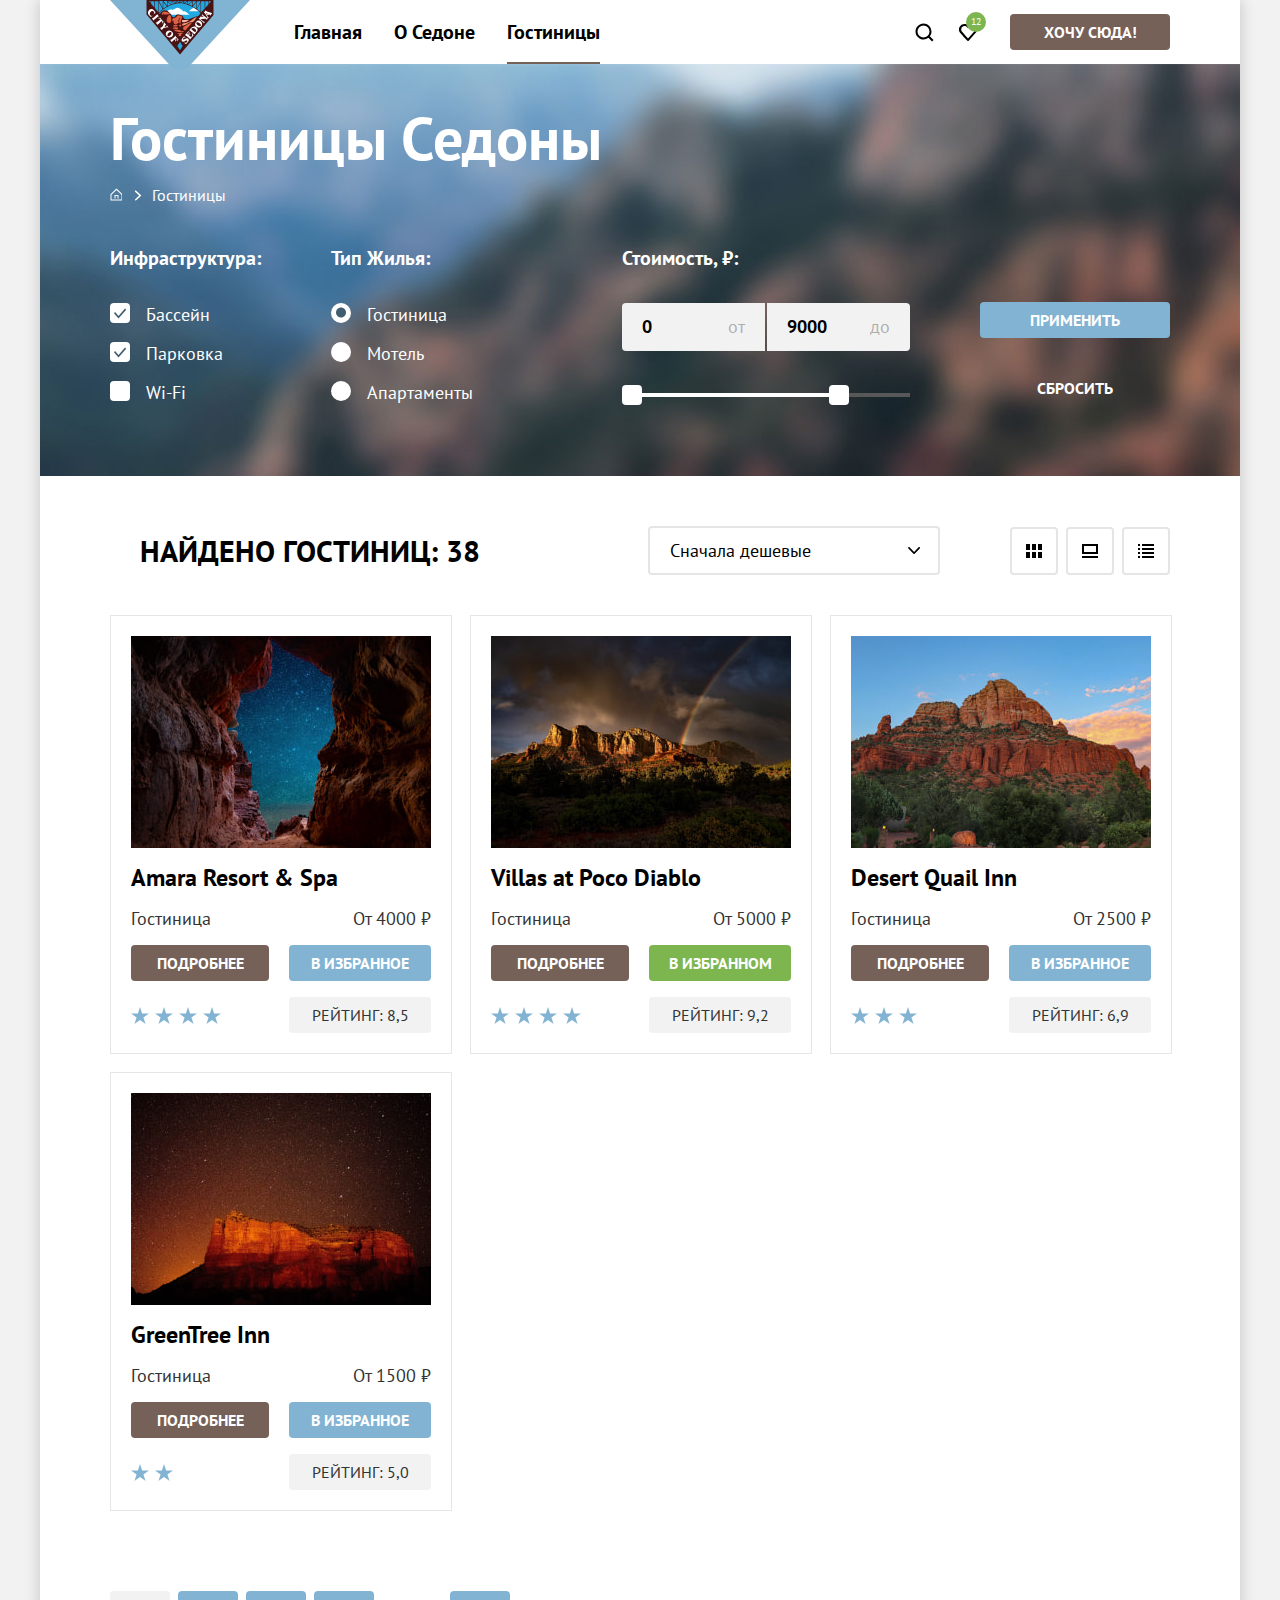
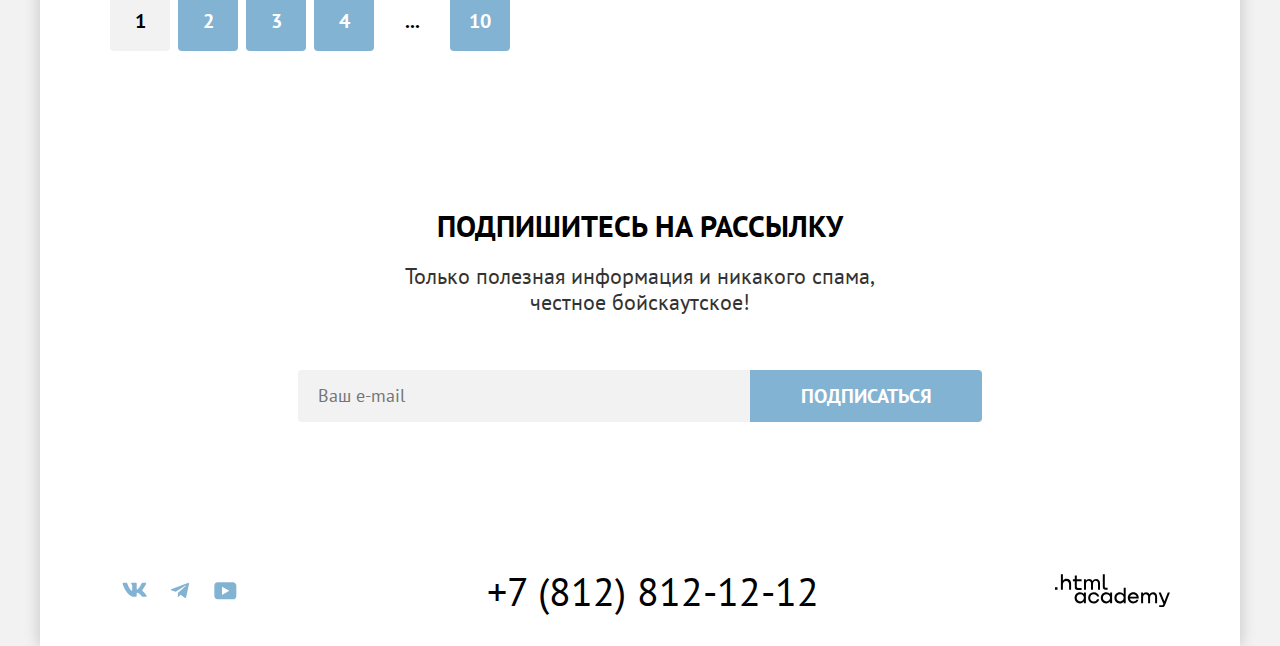
==== commit 8d831123: "Исправляет недостатки" ====
--- a/catalog.html
+++ b/catalog.html
@@ -25,7 +25,7 @@
               </a>
             </li>
             <li class="header-nav-item">
-              <a class="header-nav-link bold" href="#" aria-current="page">
+              <a class="header-nav-link header-nav-link-current bold" href="#" aria-current="page">
                 Гостиницы
               </a>
             </li>
@@ -149,9 +149,13 @@
                     </li>
                   </ul>
                   <div class="range-wrapper">
-                    <button class="range-slider-min"></button>
+                    <button class="range-slider-min" type="button">
+                      <span class="visually-hidden">Минимальная стоимость</span>
+                    </button>
                     <span class="range-line-min"></span>
-                    <button class="range-slider-max"></button>
+                    <button class="range-slider-max" type="button">
+                      <span class="visually-hidden">Максимальная стоимость</span>
+                    </button>
                     <span class="range-line-max"></span>
                   </div>
                 </fieldset>
@@ -179,18 +183,18 @@
             </select>
             <ul class="viewtype-list">
               <li>
-                <span class="visually-hidden">Показать плитками</span>
                 <a class="viewtype-item viewtype-item-tile" href="catalog.html?view=tile">
+                  <span class="visually-hidden">Показать плитками</span>
                 </a>
               </li>
               <li>
-                <span class="visually-hidden">Показать карточками</span>
                 <a class="viewtype-item viewtype-item-card" href="catalog.html?view=card">
+                  <span class="visually-hidden">Показать карточками</span>
                 </a>
               </li>
               <li>
-                <span class="visually-hidden">Показать списком</span>
                 <a class="viewtype-item viewtype-item-list" href="catalog.html?view=list">
+                  <span class="visually-hidden">Показать списком</span>
                 </a>
               </li>
             </ul>
@@ -212,7 +216,7 @@
               <a class="moredetails bold uppercase" href="#">
                 Подробнее
               </a>
-              <button class="button-favorites-add bold uppercase">
+              <button class="button-favorites-add bold uppercase" type="button">
                 В избранное
               </button>
               <p class="rating-star stars-four">
@@ -238,7 +242,7 @@
               <a class="moredetails bold uppercase" href="#">
                 Подробнее
               </a>
-              <button class="button-favorites-remove bold uppercase">
+              <button class="button-favorites-remove bold uppercase" type="button">
                 В избранном
               </button>
               <p class="rating-star stars-four">
@@ -264,7 +268,7 @@
               <a class="moredetails bold uppercase" href="#">
                 Подробнее
               </a>
-              <button class="button-favorites-add bold uppercase">
+              <button class="button-favorites-add bold uppercase" type="button">
                 В избранное
               </button>
               <p class="rating-star stars-three">
@@ -290,7 +294,7 @@
               <a class="moredetails bold uppercase" href="#">
                 Подробнее
               </a>
-              <button class="button-favorites-add bold uppercase">
+              <button class="button-favorites-add bold uppercase" type="button">
                 В избранное
               </button>
               <p class="rating-star stars-two">
@@ -302,32 +306,32 @@
             </li>
           </ul>
           <ul class="pagination-list">
-            <li class="pagination-item">
+            <li>
               <a class="pagination-link pagination-current bold" href="#" tabindex="-1">
                 1
               </a>
             </li>
-            <li class="pagination-item">
+            <li>
               <a class="pagination-link bold" href="#">
                 2
               </a>
             </li>
-            <li class="pagination-item">
+            <li>
               <a class="pagination-link bold" href="#">
                 3
               </a>
             </li>
-            <li class="pagination-item">
+            <li>
               <a class="pagination-link bold" href="#">
                 4
               </a>
             </li>
-            <li class="pagination-item">
+            <li>
               <a class="pagination-link pagination-uncover bold" href="#">
                 ...
               </a>
             </li>
-            <li class="pagination-item">
+            <li>
               <a class="pagination-link bold" href="#">
                 10
               </a>
--- a/styles/style.css
+++ b/styles/style.css
@@ -14,7 +14,9 @@
   font-display: swap;
 }
 
-* {
+*,
+*::before,
+*::after {
   -webkit-box-sizing: border-box;
           box-sizing: border-box;
 }
@@ -156,7 +158,18 @@
   -moz-text-decoration-style: solid;
        text-decoration-style: solid;
   text-decoration-thickness: 4px;
+  text-underline-offset: 21px;
+}
+
+.header-nav-link-current {
+  -moz-text-decoration-line: underline;
+       text-decoration-line: underline;
+  -moz-text-decoration-color: #756257;
+       text-decoration-color: #756257;
+  -moz-text-decoration-style: solid;
+       text-decoration-style: solid;
   text-underline-offset: 23px;
+  text-decoration-thickness: 2px;
 }
 
 .header-add-list {
@@ -197,12 +210,12 @@
 }
 
 .header-add-link-search {
-  background-image: url(../images/icons/header-search.svg);
+  background-image: url("../images/icons/header-search.svg");
 }
 
 .header-add-link-favorites {
   position: relative;
-  background-image: url(../images/icons/header-favorites.svg);
+  background-image: url("../images/icons/header-favorites.svg");
 }
 
 .header-add-link:hover {
@@ -237,7 +250,7 @@
   font-size: 10px;
   line-height: 100%;
   color: #ffffff;
-  background-color: #7DB54F;
+  background-color: #7db54f;
   border-radius: 50%;
 }
 
@@ -281,8 +294,8 @@
 .hero {
   padding: 51px 20px 82px;
   line-height: 0;
-  background-color: #82B3D3;
-  background-image: url(../images/hero-background-mask.svg), url(../images/hero-background.jpg);
+  background-color: #82b3d3;
+  background-image: url("../images/hero-background-mask.svg"), url("../images/hero-background.jpg");
   background-size: 100%, cover;
   background-position: center bottom, center;
   background-repeat: no-repeat;
@@ -332,7 +345,7 @@
   display: -ms-flexbox;
   display: flex;
   color: #ffffff;
-  background-color: #82B3D3;
+  background-color: #82b3d3;
 }
 
 .advantages-item-wrapper {
@@ -363,7 +376,7 @@
   width: 60px;
   height: 2px;
   margin: 30px auto;
-  background-image: url(../images/advantages/advantages-rectangle-light.svg);
+  background-image: url("../images/advantages/advantages-rectangle-light.svg");
   background-size: cover;
   background-repeat: no-repeat;
 }
@@ -381,7 +394,7 @@
 }
 
 .advantages-item-light {
-  color: #000000;
+  color: #333333;
   background-color: rgba(131, 179, 211, 0.12);
 }
 
@@ -391,13 +404,13 @@
   width: 60px;
   height: 2px;
   margin: 30px auto 30px;
-  background-image: url(../images/advantages/advantages-rectangle-dark.svg);
+  background-image: url("../images/advantages/advantages-rectangle-dark.svg");
   background-size: cover;
   background-repeat: no-repeat;
 }
 
 .advantages-item-medium {
-  color: #000000;
+  color: #333333;
   background-color: rgba(131, 179, 211, 0.2);
 }
 
@@ -407,7 +420,7 @@
   width: 60px;
   height: 2px;
   margin: 30px auto 30px;
-  background-image: url(../images/advantages/advantages-rectangle-dark.svg);
+  background-image: url("../images/advantages/advantages-rectangle-dark.svg");
   background-size: cover;
   background-repeat: no-repeat;
 }
@@ -451,7 +464,7 @@
 }
 
 .advantages-offer-item-medium {
-  color: #000000;
+  color: #333333;
   background-color: rgba(131, 179, 211, 0.12);
 }
 
@@ -486,21 +499,21 @@
 }
 
 .advantages-house::before {
-  content: url(../images/advantages/advantages-house.svg);
+  content: url("../images/advantages/advantages-house.svg");
   width: 75px;
   height: 72px;
   margin: 0 auto;
 }
 
 .advantages-food::before {
-  content: url(../images/advantages/advantages-food.svg);
+  content: url("../images/advantages/advantages-food.svg");
   width: 74px;
   height: 70px;
   margin: 0 auto;
 }
 
 .advantages-souvenirs::before {
-  content: url(../images/advantages/advantages-souvenirs.svg);
+  content: url("../images/advantages/advantages-souvenirs.svg");
   width: 64px;
   height: 76px;
   margin: 0 auto;
@@ -540,6 +553,7 @@
 .button-search-hotel {
   display: block;
   min-width: 376px;
+  max-width: 550px;
   padding: 8px 5px;
   font-family: inherit;
   font-size: 20px;
@@ -585,8 +599,8 @@
           align-items: center;
   min-height: 415px;
   padding: 20px;
-  background-color: #82B3D3;
-  background-image: url(../images/subscribe-background.jpg);
+  background-color: rgba(131, 179, 211, 0.7);
+  background-image: url("../images/subscribe-background.jpg");
   background-size: cover;
   background-position: center;
   background-repeat: no-repeat;
@@ -621,17 +635,17 @@
   line-height: 133%;
   font-weight: 400;
   color: #000000;
-  background-color: #F2F2F2;
+  background-color: #f2f2f2;
   border: none;
   border-radius: 4px 0 0 4px;
 }
 
 .input-subscribe:hover {
-  outline: 3px solid #83B3D3;
+  outline: 3px solid #83b3d3;
 }
 
 .input-subscribe:focus {
-  outline: 3px solid #83B3D3;
+  outline: 3px solid #83b3d3;
 }
 
 .button-subscribe {
@@ -642,24 +656,24 @@
   font-size: 20px;
   line-height: 180%;
   color: #ffffff;
-  background-color: #82B3D3;
+  background-color: #82b3d3;
   border: none;
   border-radius: 0 4px 4px 0;
   cursor: pointer;
 }
 
 .button-subscribe:hover {
-  background-color: #68A2CA;
+  background-color: #68a2ca;
 }
 
 .button-subscribe:focus {
-  background-color: #68A2CA;
+  background-color: #68a2ca;
   outline: none;
 }
 
 .button-subscribe:active {
   color: rgba(255, 255, 255, 0.3);
-  background-color: #82B3D3;
+  background-color: #82b3d3;
 }
 
 .button-subscribe:disabled {
@@ -707,11 +721,11 @@
 }
 
 .social-link:hover .social-link-icon {
-  fill: #68A2CA;
+  fill: #68a2ca;
 }
 
 .social-link:focus .social-link-icon {
-  fill: #68A2CA;
+  fill: #68a2ca;
 }
 
 .social-link:focus {
@@ -783,8 +797,8 @@
   min-height: 412px;
   padding: 35px 70px 10px;
   text-align: left;
-  background-color: #82B3D3;
-  background-image: url(../images/filter-background.jpg);
+  background-color: rgba(131, 179, 211, 0.7);
+  background-image: url("../images/filter-background.jpg");
   background-size: cover;
   background-position: center;
   background-repeat: no-repeat;
@@ -846,7 +860,7 @@
 }
 
 .breadscrumble-item:not(:last-child)::after {
-  content: url(../images/icons/arrow-right.svg);
+  content: url("../images/icons/arrow-right.svg");
 }
 
 .hotel-filter-list {
@@ -912,7 +926,7 @@
   left: 0;
   width: 100%;
   height: 100%;
-  background-image: url(../images/icons/check.svg);
+  background-image: url("../images/icons/check.svg");
   background-position: center;
   background-repeat: no-repeat;
 }
@@ -927,7 +941,7 @@
 
 .infrastructure-filter-item .control-input:focus + .infrastructure-check {
   border-radius: 4px;
-  outline: 2px solid #68A2CA;
+  outline: 2px solid #68a2ca;
 }
 
 .infrastructure-filter-item .control-input:active + .infrastructure-check {
@@ -935,6 +949,14 @@
 }
 
 .infrastructure-filter-item .control-input:active ~ .infrastructure-name {
+  color: rgba(255, 255, 255, 0.1);
+}
+
+.infrastructure-filter-item .control-input:disabled + .infrastructure-check {
+  background-color: rgba(255, 255, 255, 0.1);
+}
+
+.infrastructure-filter-item .control-input:disabled ~ .infrastructure-name {
   color: rgba(255, 255, 255, 0.1);
 }
 
@@ -958,7 +980,7 @@
   left: 0;
   width: 100%;
   height: 100%;
-  background-image: url(../images/icons/check-circle.svg);
+  background-image: url("../images/icons/check-circle.svg");
   background-position: center;
   background-repeat: no-repeat;
 }
@@ -987,7 +1009,7 @@
 
 .hoteltype-filter-item .control-input:focus + .hoteltype-check {
   border-radius: 50%;
-  outline: 2px solid #68A2CA;
+  outline: 2px solid #68a2ca;
 }
 
 .hoteltype-filter-item .control-input:active + .hoteltype-check {
@@ -995,6 +1017,14 @@
 }
 
 .hoteltype-filter-item .control-input:active ~ .hoteltype-name {
+  color: rgba(255, 255, 255, 0.1);
+}
+
+.hoteltype-filter-item .control-input:disabled + .hoteltype-check {
+  background-color: rgba(255, 255, 255, 0.1);
+}
+
+.hoteltype-filter-item .control-input:disabled ~ .hoteltype-name {
   color: rgba(255, 255, 255, 0.1);
 }
 
@@ -1046,7 +1076,7 @@
 
 .price-filter-min:focus {
   border-radius: 4px 0 0 4px;
-  outline: 3px solid #83B3D3;
+  outline: 3px solid #83b3d3;
 }
 
 .price-filter-max {
@@ -1067,7 +1097,7 @@
 
 .price-filter-max:focus {
   border-radius: 0 4px 4px 0;
-  outline: 3px solid #83B3D3;
+  outline: 3px solid #83b3d3;
 }
 
 .range-wrapper {
@@ -1102,7 +1132,7 @@
 
 .range-slider-min:focus {
   border-radius: 4px;
-  outline: 2px solid #83B3D3;
+  outline: 2px solid #83b3d3;
 }
 
 .range-slider-min:focus + .range-line-min {
@@ -1112,7 +1142,7 @@
 
 .range-slider-min:active {
   border-radius: 4px;
-  outline: 2px solid #83B3D3;
+  outline: 2px solid #83b3d3;
 }
 
 .range-slider-min:active + .range-line-min {
@@ -1148,7 +1178,7 @@
 
 .range-slider-max:focus {
   border-radius: 4px;
-  outline: 2px solid #83B3D3;
+  outline: 2px solid #83b3d3;
 }
 
 .range-slider-max:focus + .range-line-max {
@@ -1158,7 +1188,7 @@
 
 .range-slider-max:active {
   border-radius: 4px;
-  outline: 2px solid #83B3D3;
+  outline: 2px solid #83b3d3;
 }
 
 .range-slider-max:active + .range-line-max {
@@ -1175,24 +1205,24 @@
   font-size: 16px;
   line-height: 125%;
   color: #ffffff;
-  background-color: #82B3D3;
+  background-color: #82b3d3;
   border: none;
   border-radius: 4px;
   cursor: pointer;
 }
 
 .button-filter-accept:hover {
-  background-color: #68A2CA;
+  background-color: #68a2ca;
 }
 
 .button-filter-accept:focus {
-  background-color: #68A2CA;
+  background-color: #68a2ca;
   outline: none;
 }
 
 .button-filter-accept:active {
   color: rgba(255, 255, 255, 0.3);
-  background-color: #82B3D3;
+  background-color: #82b3d3;
 }
 
 .button-filter-accept:disabled {
@@ -1219,7 +1249,7 @@
 
 .button-filter-reset:focus {
   border-radius: 4px;
-  outline: 3px solid #68A2CA;
+  outline: 3px solid #68a2ca;
 }
 
 .button-filter-reset:active {
@@ -1246,6 +1276,7 @@
 }
 
 .catalog-title {
+  min-width: 400px;
   margin: 0;
   margin-right: auto;
   font-size: 30px;
@@ -1264,10 +1295,10 @@
   line-height: 117%;
   font-weight: 400;
   background-color: transparent;
-  background-image: url(../images/icons/arrow-down.svg);
+  background-image: url("../images/icons/arrow-down.svg");
   background-repeat: no-repeat;
   background-position: right 18px center;
-  border: 2px solid #E5E5E5;
+  border: 2px solid #e5e5e5;
   border-radius: 4px;
   -webkit-appearance: none;
      -moz-appearance: none;
@@ -1275,11 +1306,11 @@
 }
 
 .catalog-sort:hover {
-  border-color: #68A2CA;
+  border-color: #68a2ca;
 }
 
 .catalog-sort:focus {
-  border-color: #68A2CA;
+  border-color: #68a2ca;
   outline: none;
 }
 
@@ -1291,6 +1322,7 @@
   display: -webkit-box;
   display: -ms-flexbox;
   display: flex;
+  flex-wrap: wrap;
   gap: 8px;
   margin: 0;
   padding: 0;
@@ -1303,7 +1335,7 @@
   min-height: 48px;
   margin: 0;
   padding: 9px 14px;
-  border: 2px solid #E5E5E5;
+  border: 2px solid #e5e5e5;
   border-radius: 4px;
 }
 
@@ -1312,7 +1344,7 @@
 }
 
 .viewtype-item:focus {
-  border-color: #68A2CA;
+  border-color: #68a2ca;
   outline: none;
 }
 
@@ -1321,19 +1353,19 @@
 }
 
 .viewtype-item-tile {
-  background-image: url(../images/icons/view-tile.svg);
+  background-image: url("../images/icons/view-tile.svg");
   background-position: center;
   background-repeat: no-repeat;
 }
 
 .viewtype-item-card {
-  background-image: url(../images/icons/view-card.svg);
+  background-image: url("../images/icons/view-card.svg");
   background-position: center;
   background-repeat: no-repeat;
 }
 
 .viewtype-item-list {
-  background-image: url(../images/icons/view-list.svg);
+  background-image: url("../images/icons/view-list.svg");
   background-position: center;
   background-repeat: no-repeat;
 }
@@ -1362,7 +1394,7 @@
       -ms-flex-align: center;
           align-items: center;
   padding: 20px;
-  border: 1px solid #E6E6E6;
+  border: 1px solid #e6e6e6;
 }
 
 .hotel-item > *:nth-child(1) {
@@ -1492,24 +1524,24 @@
   font-size: 16px;
   line-height: 125%;
   color: #ffffff;
-  background-color: #82B3D3;
+  background-color: #82b3d3;
   border: none;
   border-radius: 4px;
   cursor: pointer;
 }
 
 .button-favorites-add:hover {
-  background-color: #68A2CA;
+  background-color: #68a2ca;
 }
 
 .button-favorites-add:focus {
-  background-color: #68A2CA;
+  background-color: #68a2ca;
   outline: none;
 }
 
 .button-favorites-add:active {
   color: rgba(255, 255, 255, 0.3);
-  background-color: #82B3D3;
+  background-color: #82b3d3;
 }
 
 .button-favorites-add:disabled {
@@ -1522,24 +1554,24 @@
   font-size: 16px;
   line-height: 125%;
   color: #ffffff;
-  background-color: #7DB54F;
+  background-color: #7db54f;
   border: none;
   border-radius: 4px;
   cursor: pointer;
 }
 
 .button-favorites-remove:hover {
-  background-color: #6C9E42;
+  background-color: #6c9e42;
 }
 
 .button-favorites-remove:focus {
-  background-color: #6C9E42;
+  background-color: #6c9e42;
   outline: none;
 }
 
 .button-favorites-remove:active {
   color: rgba(255, 255, 255, 0.3);
-  background-color: #7DB54F;
+  background-color: #7db54f;
 }
 
 .button-favorites-remove:disabled {
@@ -1601,32 +1633,33 @@
   -webkit-box-align: center;
       -ms-flex-align: center;
           align-items: center;
-  width: 60px;
+  min-width: 60px;
   height: 60px;
+  padding: 5px;
   font-size: 20px;
   line-height: 180%;
   color: #ffffff;
-  background-color: #82B3D3;
+  background-color: #82b3d3;
   text-decoration: none;
   border-radius: 4px;
 }
 
 .pagination-link:not(.pagination-current):not(.pagination-uncover):hover {
-  background-color: #68A2CA;
+  background-color: #68a2ca;
 }
 
 .pagination-link:not(.pagination-current):not(.pagination-uncover):focus {
-  background-color: #68A2CA;
+  background-color: #68a2ca;
   outline: none;
 }
 
 .pagination-link:not(.pagination-current):not(.pagination-uncover):active {
-  background-color: #82B3D3;
+  background-color: #82b3d3;
 }
 
 .pagination-current {
   color: #000000;
-  background-color: #F2F2F2;
+  background-color: #f2f2f2;
 }
 
 .pagination-uncover {
@@ -1712,7 +1745,7 @@
   height: 52px;
   padding: 0;
   background-color: #f2f2f2;
-  background-image: url(../images/icons/close.svg);
+  background-image: url("../images/icons/close.svg");
   background-position: center;
   background-repeat: no-repeat;
   border: none;
@@ -1820,7 +1853,7 @@
   height: 20px;
   margin: 0;
   padding: 0;
-  background-image: url(../images/icons/calendar.svg);
+  background-image: url("../images/icons/calendar.svg");
   background-repeat: no-repeat;
   opacity: 30%;
   cursor: pointer;
@@ -1929,9 +1962,23 @@
 }
 
 .modal-age-current {
+  max-width: 30px;
   padding: 15px 10px;
+  font-family: inherit;
   font-size: 18px;
   line-height: 111%;
+  background-color: transparent;
+  border: none;
+}
+
+.modal-age-current:hover {
+  background-color: #e6e6e6;
+}
+
+.modal-age-current:focus {
+  border: none;
+  border-radius: 4px;
+  outline: 3px solid #83b3d3;
 }
 
 .modal-age-plus-button {
@@ -1987,7 +2034,7 @@
   width: 24px;
   height: 24px;
   background-color: #83b3d3;
-  background-image: url(../images/icons/info.svg);
+  background-image: url("../images/icons/info.svg");
   background-position: center;
   background-repeat: no-repeat;
   border: none;
@@ -2021,7 +2068,7 @@
   display: block;
   width: 19px;
   height: 9px;
-  background-image: url(../images/icons/popover-triangle.svg);
+  background-image: url("../images/icons/popover-triangle.svg");
   background-size: cover;
   background-repeat: no-repeat;
 }
@@ -2051,24 +2098,24 @@
   font-size: 20px;
   line-height: 120%;
   color: #ffffff;
-  background-color: #82B3D3;
+  background-color: #82b3d3;
   border: none;
   border-radius: 10px;
   cursor: pointer;
 }
 
 .modal-search-button:hover {
-  background-color: #68A2CA;
+  background-color: #68a2ca;
 }
 
 .modal-search-button:focus {
-  background-color: #68A2CA;
+  background-color: #68a2ca;
   outline: none;
 }
 
 .modal-search-button:active {
   color: rgba(255, 255, 255, 0.3);
-  background-color: #82B3D3;
+  background-color: #82b3d3;
 }
 
 .modal-search-button:disabled {
